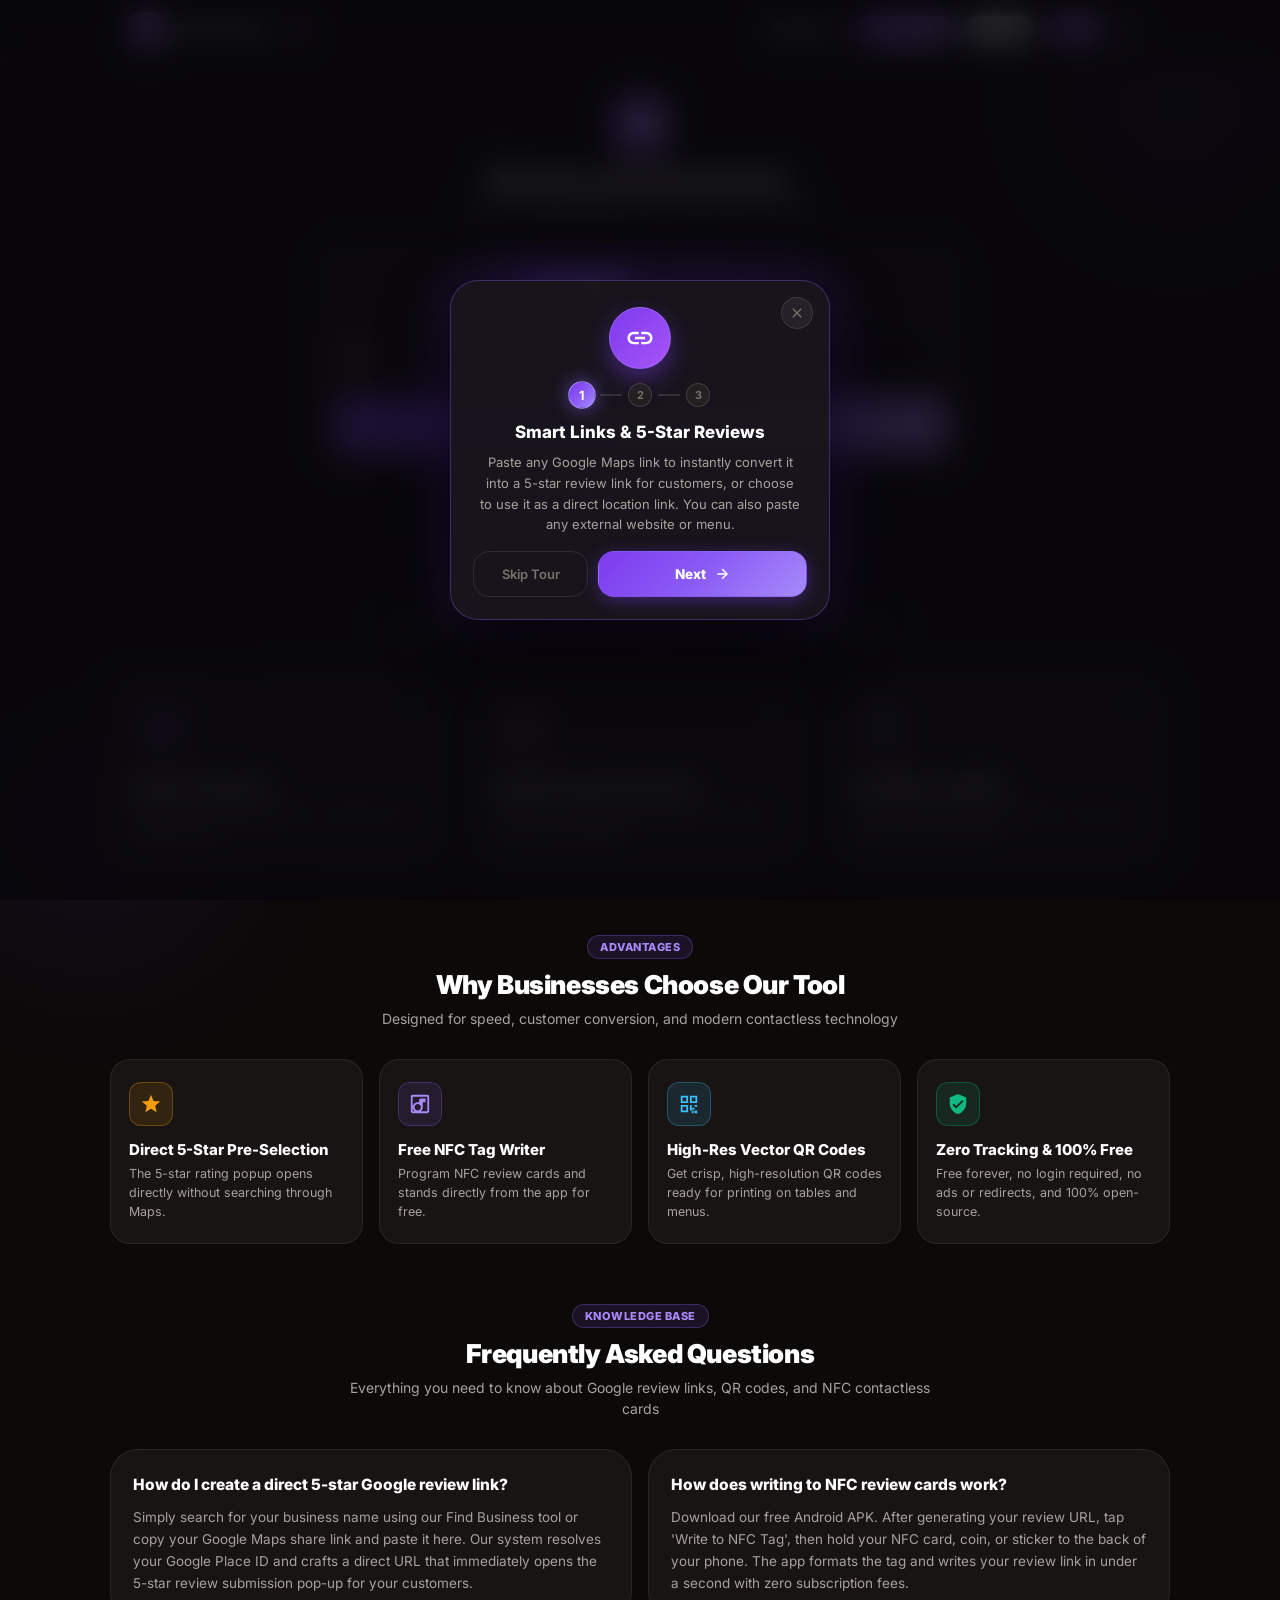
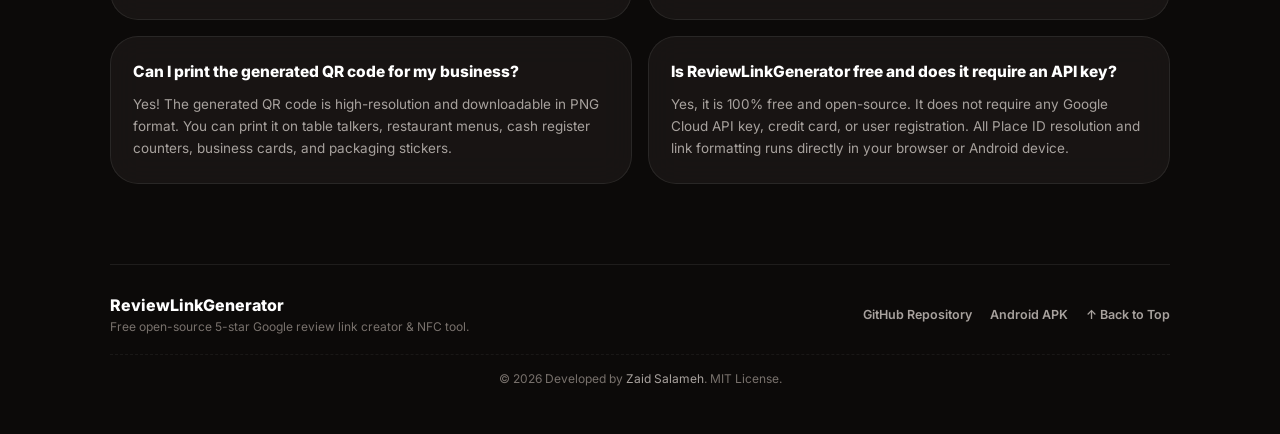
==== index.html @ b3407b0c "Fix dead main-page buttons caused by onboarding slide intercepting taps; isolate onboarding into its" ====
<!DOCTYPE html>
<html lang="en" dir="ltr">
<head>
    <meta name="google-site-verification" content="ryprvQNlRxElwXUHjvS2rnjBGJUtOKJ2hgI6EVrGU4E" />
    <meta charset="UTF-8">
    <meta name="viewport" content="width=device-width, initial-scale=1.0, maximum-scale=1.0, user-scalable=no, viewport-fit=cover">
    <title>ReviewLinkGenerator | رابط تقييم خرائط Google مباشر 5 نجوم & NFC | Direct Google Review Link</title>
    
    <!-- SEO & Metadata -->
    <meta name="description" id="metaDescription" content="Convert any Google Maps link into an instant 5-star review link. Generate QR codes and write to NFC cards. أداة مجانية لتوليد رابط تقييم خرائط Google مباشر 5 نجوم مع رمز QR وكروت NFC.">
    <meta name="keywords" content="رابط تقييم جوجل, تقييم خرائط جوجل 5 نجوم, رابط تقييم مباشر, كروت تقييم nfc, رمز qr تقييم جوجل, انشاء رابط تقييم نشاط تجاري, google review link generator, direct 5 star review link, nfc google review card, qr code review generator, google maps review link, place id review link">
    <meta name="theme-color" content="#7c3aed">
    <link rel="canonical" href="https://zaid-a-salameh.github.io/google-review-link/">
    
    <!-- Open Graph / Social Sharing & Google Rich Results -->
    <meta property="og:title" content="Google Review Link Generator | 5-Star QR & NFC">
    <meta property="og:description" content="Instant 5-star Google Maps review link generator with QR code and NFC tag support.">
    <meta property="og:url" content="https://zaid-a-salameh.github.io/google-review-link/">
    <meta property="og:type" content="website">
    <meta property="og:site_name" content="Review Link Generator">
    <meta property="og:image" content="https://zaid-a-salameh.github.io/google-review-link/og-image.png">
    <meta property="og:image:secure_url" content="https://zaid-a-salameh.github.io/google-review-link/og-image.png">
    <meta property="og:image:type" content="image/png">
    <meta property="og:image:width" content="1200">
    <meta property="og:image:height" content="630">
    <meta property="og:image:alt" content="Review Link Generator Preview">

    <!-- Twitter Card -->
    <meta name="twitter:card" content="summary_large_image">
    <meta name="twitter:title" content="Google Review Link Generator | 5-Star QR & NFC">
    <meta name="twitter:description" content="Instant 5-star Google Maps review link generator with QR code and NFC tag support.">
    <meta name="twitter:image" content="https://zaid-a-salameh.github.io/google-review-link/og-image.png">
    <meta name="thumbnail" content="https://zaid-a-salameh.github.io/google-review-link/favicon-192x192.png">

    <!-- Schema.org JSON-LD Structured Data for Google Search -->
    <script type="application/ld+json">
    [
      {
        "@context": "https://schema.org",
        "@type": "WebSite",
        "name": "Review Link Generator",
        "alternateName": ["ReviewLinkGenerator", "Google Review Link Generator", "مولد رابط تقييم جوجل"],
        "url": "https://zaid-a-salameh.github.io/google-review-link/"
      },
      {
        "@context": "https://schema.org",
        "@type": "WebApplication",
        "name": "Google Review Link Generator",
        "url": "https://zaid-a-salameh.github.io/google-review-link/",
        "image": "https://zaid-a-salameh.github.io/google-review-link/og-image.png",
        "description": "Convert Google Maps links into direct 5-star review URLs, QR codes, and NFC cards.",
        "applicationCategory": "BusinessApplication",
        "operatingSystem": "Web, Android",
        "offers": {
          "@type": "Offer",
          "price": "0",
          "priceCurrency": "USD"
        },
        "author": {
          "@type": "Person",
          "name": "Zaid Salameh",
          "url": "https://github.com/zaid-a-salameh"
        }
      },
      {
        "@context": "https://schema.org",
        "@type": "FAQPage",
        "mainEntity": [
          {
            "@type": "Question",
            "name": "How do I create a direct 5-star Google review link?",
            "acceptedAnswer": {
              "@type": "Answer",
              "text": "Paste your Google Maps business link or search for your place in the app. The tool automatically resolves your Google Place ID and generates a direct review URL that pops open the 5-star rating dialog automatically."
            }
          },
          {
            "@type": "Question",
            "name": "كيف أحصل على رابط تقييم مباشر 5 نجوم لخرائط جوجل؟",
            "acceptedAnswer": {
              "@type": "Answer",
              "text": "ضع رابط نشاطك التجاري من خرائط Google أو ابحث عن اسم المحل، وسيقوم الموقع باستخراج معرّف المكان Place ID وتوليد رابط مباشر يفتح نافذة التقييم الفوري بـ 5 نجوم للعملاء."
            }
          },
          {
            "@type": "Question",
            "name": "How to write Google review links to NFC cards or tags?",
            "acceptedAnswer": {
              "@type": "Answer",
              "text": "Install the free ReviewLinkGenerator Android APK, generate your review link, tap 'Write to NFC Tag', and hold the back of your Android phone against any writable NFC tag (NTAG213, NTAG215, or NTAG216)."
            }
          },
          {
            "@type": "Question",
            "name": "كيف أكتب رابط التقييم على كروت وميداليات NFC؟",
            "acceptedAnswer": {
              "@type": "Answer",
              "text": "حمّل تطبيق الأندرويد المجاني ReviewLinkGenerator، وأنشئ رابط التقييم، ثم اضغط على زر كتابة كارت NFC وقرّب كارت أو استيكر NFC من ظهر الهاتف ليتم قفله وبرمجته فوراً."
            }
          },
          {
            "@type": "Question",
            "name": "Can I generate a printable QR code for Google reviews?",
            "acceptedAnswer": {
              "@type": "Answer",
              "text": "Yes, clicking the QR Code button instantly creates a high-resolution, downloadable QR code image suitable for printing on table tents, storefront stickers, receipts, and marketing stands."
            }
          },
          {
            "@type": "Question",
            "name": "هل يمكن عمل كود QR قابل للطباعة لتقييمات العملاء؟",
            "acceptedAnswer": {
              "@type": "Answer",
              "text": "نعم، يمكنك بنقرة واحدة توليد رمز QR عالي الدقة وتحميله كصورة جاهزة للطباعة على الطاولات، الفواتير، والملصقات في محلك التجاري."
            }
          },
          {
            "@type": "Question",
            "name": "Is ReviewLinkGenerator free and does it require an API key?",
            "acceptedAnswer": {
              "@type": "Answer",
              "text": "Yes, it is 100% free and open-source. It does not require any Google Cloud API key, credit card, or user registration. All Place ID resolution and link formatting runs directly in your browser or Android device."
            }
          },
          {
            "@type": "Question",
            "name": "هل هذه الأداة مجانية وهل تتطلب بطاقة بنكية أو مفتاح API؟",
            "acceptedAnswer": {
              "@type": "Answer",
              "text": "الأداة مجانية ومفتوحة المصدر 100%، ولا تتطلب أي بطاقة بنكية أو حساب Google Cloud أو اشتراكات شهرية، وتعمل بخصوصية تامة دون أي تتبع لروابطك."
            }
          }
        ]
      }
    ]
    </script>

    <!-- Google Search & Browser Favicons (Vector SVG & Static Multi-Resolution) -->
    <link rel="icon" type="image/svg+xml" href="favicon.svg">
    <link rel="icon" type="image/x-icon" href="favicon.ico">
    <link rel="icon" type="image/png" sizes="48x48" href="favicon-48x48.png">
    <link rel="icon" type="image/png" sizes="96x96" href="favicon-96x96.png">
    <link rel="icon" type="image/png" sizes="192x192" href="favicon-192x192.png">
    <link rel="apple-touch-icon" sizes="180x180" href="apple-touch-icon.png">
    
    <link rel="preconnect" href="https://fonts.googleapis.com">
    <link rel="preconnect" href="https://fonts.gstatic.com" crossorigin>
    <link rel="stylesheet" href="https://fonts.googleapis.com/css2?family=Cairo:wght@600;700;800&family=Inter:wght@500;600;700;800&family=JetBrains+Mono:wght@500;600&display=swap" media="print" onload="this.media='all'">
    <noscript>
        <link rel="stylesheet" href="https://fonts.googleapis.com/css2?family=Cairo:wght@600;700;800&family=Inter:wght@500;600;700;800&family=JetBrains+Mono:wght@500;600&display=swap">
    </noscript>

    <!-- QR Code Engine (Local bundled with defer) -->
    <script src="qrcode.min.js" defer></script>

    <!-- Modular Stylesheets (Web) -->
    <link rel="stylesheet" href="src/css/variables.css">
    <link rel="stylesheet" href="src/css/base.css">
    <link rel="stylesheet" href="src/css/components.css">
    <link rel="stylesheet" href="src/css/search-dropdown.css">
    <link rel="stylesheet" href="src/css/modals.css">
    <link rel="stylesheet" href="src/css/onboarding.css">
    <link rel="stylesheet" href="src/css/toast.css">
    <link rel="stylesheet" href="src/css/marketing.css">
</head>
<body>

    <!-- Ambient Lights (Electric Violet) -->
    <div class="ambient-glow glow-top"></div>
    <div class="ambient-glow glow-bottom"></div>

    <!-- Desktop Sticky Navigation Bar -->
    <nav class="desktop-navbar" id="desktopNavbar">
        <div class="navbar-inner">
            <a href="#" class="navbar-brand">
                <div class="brand-logo-mini">
                    <svg viewBox="0 0 24 24">
                        <path fill-rule="evenodd" clip-rule="evenodd" d="M10.5 2C6.91 2 4 4.91 4 8.5c0 4.89 6.5 12.5 6.5 12.5s6.5-7.61 6.5-12.5C17 4.91 14.09 2 10.5 2zm0 10a3.5 3.5 0 1 0 0-7 3.5 3.5 0 0 0 0 7z" fill="#ffffff"/>
                        <path d="M10.5 5.8l.68 1.38 1.53.22-1.11 1.08.26 1.52-1.36-.72-1.36.72.26-1.52-1.11-1.08 1.53-.22z" fill="#ffffff"/>
                        <path d="M17.5 4.5c1.7 1.1 2.8 2.9 2.8 5s-1.1 3.9-2.8 5" fill="none" stroke="#ffffff" stroke-width="1.8" stroke-linecap="round"/>
                        <path d="M20 2c2.6 1.6 4 4.2 4 7.5s-1.4 5.9-4 7.5" fill="none" stroke="#ffffff" stroke-width="1.8" stroke-linecap="round"/>
                    </svg>
                </div>
                <span class="brand-name">ReviewLink</span>
                <span class="brand-badge" id="navBrandBadge" role="button" title="Latest Release v1.2.1">v1.2.1</span>
            </a>
            
            <div class="navbar-actions">
                <!-- GitHub Repository Link -->
                <a href="https://github.com/zaid-a-salameh/google-review-link" target="_blank" rel="noopener noreferrer" class="nav-link-btn btn-nav-github" title="View Source on GitHub">
                    <svg viewBox="0 0 24 24"><path d="M12 0C5.37 0 0 5.37 0 12c0 5.31 3.435 9.795 8.205 11.385.6.105.825-.255.825-.57 0-.285-.015-1.23-.015-2.235-3.015.555-3.795-.735-4.035-1.41-.135-.345-.72-1.41-1.23-1.695-.42-.225-1.02-.78-.015-.795.945-.015 1.62.87 1.845 1.23 1.08 1.815 2.805 1.305 3.495.99.105-.78.42-1.305.765-1.605-2.67-.3-5.46-1.335-5.46-5.925 0-1.305.465-2.385 1.23-3.225-.12-.3-.54-1.53.12-3.18 0 0 1.005-.315 3.3 1.23.96-.27 1.98-.405 3-.405s2.04.135 3 .405c2.295-1.56 3.3-1.23 3.3-1.23.66 1.65.24 2.88.12 3.18.765.84 1.23 1.905 1.23 3.225 0 4.605-2.805 5.625-5.475 5.925.435.375.81 1.095.81 2.22 0 1.605-.015 2.895-.015 3.3 0 .315.225.69.825.57A12.02 12.02 0 0024 12c0-6.63-5.37-12-12-12z"/></svg>
                    <span id="navGithubLabel">GitHub</span>
                </a>

                <!-- Download Android APK -->
                <a href="ReviewLinkGenerator.apk" download="ReviewLinkGenerator.apk" class="nav-link-btn btn-nav-apk" id="navApkBtn">
                    <svg viewBox="0 0 24 24"><path d="M19.35 10.04C18.67 6.59 15.64 4 12 4 9.11 4 6.6 5.64 5.35 8.04 2.34 8.36 0 10.91 0 14c0 3.31 2.69 6 6 6h13c2.76 0 5-2.24 5-5 0-2.64-2.05-4.78-4.65-4.96zM17 13l-5 5-5-5h3V9h4v4h3z"/></svg>
                    <span id="navApkLabel">Get APK</span>
                </a>

                <!-- User Guide / Feature Tour -->
                <button type="button" class="nav-link-btn btn-nav-guide" id="btnNavHelp" title="User Guide / دليل الاستخدام">
                    <svg viewBox="0 0 24 24"><path d="M11 18h2v-2h-2v2zm1-16C6.48 2 2 6.48 2 12s4.48 10 10 10 10-4.48 10-10S17.52 2 12 2zm0 18c-4.41 0-8-3.59-8-8s3.59-8 8-8 8 3.59 8 8-3.59 8-8 8zm0-14c-2.21 0-4 1.79-4 4h2c0-1.1.9-2 2-2s2 .9 2 2c0 2-3 1.75-3 5h2c0-2.25 3-2.5 3-5 0-2.21-1.79-4-4-4z"/></svg>
                    <span id="navHelpLabel">Guide</span>
                </button>

                <!-- Language Toggle Pill -->
                <div class="lang-pill-container" id="navLangPill">
                    <button type="button" class="lang-btn active" id="navBtnEn">EN</button>
                    <button type="button" class="lang-btn" id="navBtnAr">عربي</button>
                    <div class="lang-slider" id="navLangSlider"></div>
                </div>
            </div>
        </div>
    </nav>

    <!-- Main Content Wrapper -->
    <main class="main-wrapper" id="mainWrapper">
        <div class="app-container" id="appContainer">
        
        <!-- Top Bar with APK Download & Language Toggle -->
        <div class="top-bar">
            <a href="ReviewLinkGenerator.apk" download="ReviewLinkGenerator.apk" class="btn-download-apk" id="apkDownloadBtn">
                <svg viewBox="0 0 24 24"><path d="M19.35 10.04C18.67 6.59 15.64 4 12 4 9.11 4 6.6 5.64 5.35 8.04 2.34 8.36 0 10.91 0 14c0 3.31 2.69 6 6 6h13c2.76 0 5-2.24 5-5 0-2.64-2.05-4.78-4.65-4.96zM17 13l-5 5-5-5h3V9h4v4h3z"/></svg>
                <span id="apkDownloadLabel">Get Android App</span>
            </a>
            <div class="top-bar-right">
                <button type="button" class="btn-help-guide" id="btnOpenHelpGuide" title="دليل الاستخدام / User Guide" aria-label="Help Guide">
                    <svg viewBox="0 0 24 24"><path d="M11 18h2v-2h-2v2zm1-16C6.48 2 2 6.48 2 12s4.48 10 10 10 10-4.48 10-10S17.52 2 12 2zm0 18c-4.41 0-8-3.59-8-8s3.59-8 8-8 8 3.59 8 8-3.59 8-8 8zm0-14c-2.21 0-4 1.79-4 4h2c0-1.1.9-2 2-2s2 .9 2 2c0 2-3 1.75-3 5h2c0-2.25 3-2.5 3-5 0-2.21-1.79-4-4-4z"/></svg>
                </button>
                <button type="button" class="btn-version-pill" id="btnCheckUpdate" title="Check for Updates">
                    <span class="version-dot" id="updateDot"></span>
                    <span id="appVersionText">v1.2.1</span>
                </button>
                <div class="lang-pill-container">
                    <button type="button" class="lang-btn active" id="btnEn">EN</button>
                    <button type="button" class="lang-btn" id="btnAr">عربي</button>
                    <div class="lang-slider" id="langSlider"></div>
                </div>
            </div>
        </div>
        <!-- Header -->
        <header>
            <div class="app-icon">
                <svg viewBox="0 0 24 24">
                    <path fill-rule="evenodd" clip-rule="evenodd" d="M10.5 2C6.91 2 4 4.91 4 8.5c0 4.89 6.5 12.5 6.5 12.5s6.5-7.61 6.5-12.5C17 4.91 14.09 2 10.5 2zm0 10a3.5 3.5 0 1 0 0-7 3.5 3.5 0 0 0 0 7z" fill="#ffffff"/>
                    <path d="M10.5 5.8l.68 1.38 1.53.22-1.11 1.08.26 1.52-1.36-.72-1.36.72.26-1.52-1.11-1.08 1.53-.22z" fill="#ffffff"/>
                    <path d="M17.5 4.5c1.7 1.1 2.8 2.9 2.8 5s-1.1 3.9-2.8 5" fill="none" stroke="#ffffff" stroke-width="1.8" stroke-linecap="round"/>
                    <path d="M20 2c2.6 1.6 4 4.2 4 7.5s-1.4 5.9-4 7.5" fill="none" stroke="#ffffff" stroke-width="1.8" stroke-linecap="round"/>
                </svg>
            </div>
            <h1 id="appTitle">Review Link Generator</h1>
            <p id="appSubtitle">Convert Google Maps links to instant review links</p>
        </header>

        <!-- Main Input Card -->
        <div class="glass-card main-input-card" id="mainInputCard">
            
            <!-- Mode Switcher Tabs -->
            <div class="mode-switcher-container">
                <div class="mode-tabs">
                    <div class="mode-tab-slider" id="modeTabSlider"></div>
                    <button type="button" class="mode-tab active" id="tabLinkMode" data-mode="link">
                        <svg viewBox="0 0 24 24"><path d="M3.9 12c0-1.71 1.39-3.1 3.1-3.1h4V7H7c-2.76 0-5 2.24-5 5s2.24 5 5 5h4v-1.9H7c-1.71 0-3.1-1.39-3.1-3.1zM8 13h8v-2H8v2zm9-6h-4v1.9h4c1.71 0 3.1 1.39 3.1 3.1s-1.39 3.1-3.1 3.1h-4V17h4c2.76 0 5-2.24 5-5s-2.24-5-5-5z"/></svg>
                        <span id="tabLinkLabel">Direct Link</span>
                    </button>
                    <button type="button" class="mode-tab" id="tabSearchMode" data-mode="search">
                        <svg viewBox="0 0 24 24"><path d="M15.5 14h-.79l-.28-.27A6.471 6.471 0 0 0 16 9.5 6.5 6.5 0 1 0 9.5 16c1.61 0 3.09-.59 4.23-1.57l.27.28v.79l5 4.99L20.49 19l-4.99-5zm-6 0C7.01 14 5 11.99 5 9.5S7.01 5 9.5 5 14 7.01 14 9.5 11.99 14 9.5 14z"/></svg>
                        <span id="tabSearchLabel">Find Business</span>
                    </button>
                </div>
            </div>

            <!-- Mode Stage Viewport -->
            <div class="mode-stage" id="modeStage">
                <!-- MODE 1: Direct Link Mode Content -->
                <div class="mode-content active" id="modeLinkContent">
                <div class="input-row">
                    <button type="button" class="tool-btn btn-trash" id="clearBtn" title="Clear text">
                        <svg viewBox="0 0 24 24"><path d="M6 19c0 1.1.9 2 2 2h8c1.1 0 2-.9 2-2V7H6v12zM19 4h-3.5l-1-1h-5l-1 1H5v2h14V4z"/></svg>
                    </button>

                    <div class="input-box-wrapper">
                        <input 
                            type="url" 
                            id="urlInput" 
                            class="url-input" 
                            placeholder="Paste link here..." 
                            autocomplete="off" 
                            spellcheck="false"
                        >
                    </div>

                    <button type="button" class="tool-btn btn-paste" id="pasteBtn" title="Paste from clipboard">
                        <svg viewBox="0 0 24 24"><path d="M19 2h-4.18C14.4.84 13.3 0 12 0c-1.3 0-2.4.84-2.82 2H5c-1.1 0-2 .9-2 2v16c0 1.1.9 2 2 2h14c1.1 0 2-.9 2-2V4c0-1.1-.9-2-2-2zm-7 0c.55 0 1 .45 1 1s-.45 1-1 1-1-.45-1-1 .45-1 1-1zm7 18H5V4h2v3h10V4h2v16z"/></svg>
                        <span id="pasteBtnLabel">Paste</span>
                    </button>
                </div>

                <!-- Convert Button -->
                <button type="button" class="btn-convert" id="convertBtn">
                    <div class="spinner" id="btnSpinner"></div>
                    <svg id="btnIcon" viewBox="0 0 24 24"><path d="M12 2l3.09 6.26L22 9.27l-5 4.87 1.18 6.88L12 17.77l-6.18 3.25L7 14.14 2 9.27l6.91-1.01L12 2z"/></svg>
                    <span id="btnText">Convert Link</span>
                </button>
            </div>

            <!-- MODE 2: Search Business Mode Content -->
            <div class="mode-content" id="modeSearchContent">
                <div class="search-field-wrapper" id="searchFieldWrapper">
                    <svg class="search-field-icon" viewBox="0 0 24 24"><path d="M15.5 14h-.79l-.28-.27A6.471 6.471 0 0 0 16 9.5 6.5 6.5 0 1 0 9.5 16c1.61 0 3.09-.59 4.23-1.57l.27.28v.79l5 4.99L20.49 19l-4.99-5zm-6 0C7.01 14 5 11.99 5 9.5S7.01 5 9.5 5 14 7.01 14 9.5 11.99 14 9.5 14z"/></svg>
                    <input 
                        type="text" 
                        id="businessSearchInput" 
                        class="search-input" 
                        placeholder="Search place name & city..." 
                        autocomplete="off"
                        spellcheck="false"
                    >
                    <div class="search-loading-spinner" id="searchSpinner"></div>
                    <button type="button" class="search-clear-btn" id="searchClearBtn" title="Clear">
                        <svg viewBox="0 0 24 24"><path d="M19 6.41L17.59 5 12 10.59 6.41 5 5 6.41 10.59 12 5 17.59 6.41 19 12 13.41 17.59 19 19 17.59 13.41 12z"/></svg>
                    </button>
                    <!-- Floating Places Autocomplete Dropdown -->
                    <div class="places-dropdown" id="placesDropdown" role="listbox"></div>
                </div>
            </div>
            </div>

        </div>

        <!-- Result Card (3 Buttons only) -->
        <div class="glass-card result-section" id="resultCard">
            <div class="result-label">
                <svg viewBox="0 0 24 24"><path d="M9 16.17L4.83 12l-1.42 1.41L9 19 21 7l-1.41-1.41L9 16.17z"/></svg>
                <span id="resultLabelText">Direct Review Link:</span>
            </div>

            <div class="result-link-box" id="resultLinkText"></div>

            <!-- Link Type Segmented Selector (Direct 5-Star Review vs Map Location) -->
            <div class="link-type-selector-wrapper" id="linkTypeSelectorWrapper" style="display: none;">
                <div class="link-type-selector-header">
                    <span id="linkTypeSelectorLabel">نوع الرابط المطلوب برمجته:</span>
                </div>
                <div class="link-type-segmented" id="linkTypeSegmented">
                    <button type="button" class="btn-link-type active" id="btnTypeReview" data-type="review">
                        <svg viewBox="0 0 24 24"><path d="M12 17.27L18.18 21l-1.64-7.03L22 9.24l-7.19-.61L12 2 9.19 8.63 2 9.24l5.46 4.73L5.82 21z"/></svg>
                        <span id="btnTypeReviewLabel">تقييم 5 نجوم</span>
                    </button>
                    <button type="button" class="btn-link-type" id="btnTypeLocation" data-type="location">
                        <svg viewBox="0 0 24 24"><path d="M12 2C8.13 2 5 5.13 5 9c0 5.25 7 13 7 13s7-7.75 7-13c0-3.87-3.13-7-7-7zm0 9.5c-1.38 0-2.5-1.12-2.5-2.5s1.12-2.5 2.5-2.5 2.5 1.12 2.5 2.5-1.12 2.5-2.5 2.5z"/></svg>
                        <span id="btnTypeLocationLabel">الموقع على الخريطة</span>
                    </button>
                </div>
            </div>

            <!-- The Action Buttons (Reordered: 1. NFC, 2. Open, 3. Copy, 4. Share, 5. QR) -->
            <div class="actions-stack">
                <!-- 1. NFC Write Button -->
                <button type="button" class="btn-action btn-nfc" id="nfcBtn">
                    <svg viewBox="0 0 24 24"><path d="M20 2H4c-1.1 0-2 .9-2 2v16c0 1.1.9 2 2 2h16c1.1 0 2-.9 2-2V4c0-1.1-.9-2-2-2zm0 18H4V4h16v16zM18 6h-5c-1.1 0-2 .9-2 2v2.15c-.47-.09-.97-.15-1.5-.15-3.03 0-5.5 2.47-5.5 5.5s2.47 5.5 5.5 5.5c3.03 0 5.5-2.47 5.5-5.5V10h3V6zm-8.5 13c-1.93 0-3.5-1.57-3.5-3.5s1.57-3.5 3.5-3.5 3.5 1.57 3.5 3.5-1.57 3.5-3.5 3.5z"/></svg>
                    <span id="nfcBtnLabel">Write to NFC Tag</span>
                </button>

                <!-- 2. Open Button -->
                <button type="button" class="btn-action btn-open" id="openBtn">
                    <svg viewBox="0 0 24 24"><path d="M19 19H5V5h7V3H5c-1.11 0-2 .9-2 2v14c0 1.1.89 2 2 2h14c1.1 0 2-.9 2-2v-7h-2v7zM14 3v2h3.59l-9.83 9.83 1.41 1.41L19 6.41V10h2V3h-7z"/></svg>
                    <span id="openBtnLabel">Open Link</span>
                </button>

                <!-- 3. Copy Button -->
                <button type="button" class="btn-action btn-copy" id="copyBtn">
                    <svg viewBox="0 0 24 24"><path d="M16 1H4c-1.1 0-2 .9-2 2v14h2V3h12V1zm3 4H8c-1.1 0-2 .9-2 2v14c0 1.1.9 2 2 2h11c1.1 0 2-.9 2-2V7c0-1.1-.9-2-2-2zm0 16H8V7h11v14z"/></svg>
                    <span id="copyBtnLabel">Copy Link</span>
                </button>

                <!-- 4. Share Button -->
                <button type="button" class="btn-action btn-share" id="shareBtn">
                    <svg viewBox="0 0 24 24"><path d="M18 16.08c-.76 0-1.44.3-1.96.77L8.91 12.7c.05-.23.09-.46.09-.7s-.04-.47-.09-.7l7.05-4.11c.54.5 1.25.81 2.04.81 1.66 0 3-1.34 3-3s-1.34-3-3-3-3 1.34-3 3c0 .24.04.47.09.7L8.04 9.81C7.5 9.31 6.79 9 6 9c-1.66 0-3 1.34-3 3s1.34 3 3 3c.79 0 1.5-.31 2.04-.81l7.12 4.16c-.05.21-.08.43-.08.65 0 1.61 1.31 2.92 2.92 2.92s2.92-1.31 2.92-2.92-1.31-2.92-2.92-2.92z"/></svg>
                    <span id="shareBtnLabel">Share Link</span>
                </button>

                <!-- 5. QR Code Button -->
                <button type="button" class="btn-action btn-qr" id="qrBtn">
                    <svg viewBox="0 0 24 24"><path d="M3 3h8v8H3V3zm2 2v4h4V5H5zm8-2h8v8h-8V3zm2 2v4h4V5h-4zM3 13h8v8H3v-8zm2 2v4h4v-4H5zm13-2h3v2h-3v-2zm-5 0h2v3h-2v-3zm2 3h3v2h-3v-2zm3 3h3v3h-3v-3zm-3 0h2v3h-2v-3zm-2-3h2v3h-2v-3z"/></svg>
                    <span id="qrBtnLabel">Generate QR Code</span>
                </button>
            </div>
        </div>

    </div> <!-- /appContainer -->

    <!-- Desktop Marketing & Informational Sections (Web only) -->
    <div class="desktop-marketing" id="desktopMarketing">
        
        <!-- How It Works Section -->
        <section class="marketing-section" id="howItWorksSection">
            <div class="section-header">
                <span class="section-badge" id="tagHowItWorks">Workflow</span>
                <h2 class="section-title" id="titleHowItWorks">How It Works in 3 Simple Steps</h2>
                <p class="section-subtitle" id="subHowItWorks">Generate frictionless review links that skyrocket your 5-star customer feedback</p>
            </div>

            <div class="steps-grid">
                <!-- Step 1 -->
                <div class="step-card">
                    <span class="step-card-num">01</span>
                    <div class="step-illustration-box">
                        <svg viewBox="0 0 40 40" fill="none">
                            <circle cx="20" cy="20" r="16" fill="rgba(139, 92, 246, 0.15)"/>
                            <path d="M20 9C15.58 9 12 12.58 12 17c0 5.25 8 14 8 14s8-8.75 8-14c0-4.42-3.58-8-8-8zm0 11c-1.66 0-3-1.34-3-3s1.34-3 3-3 3 1.34 3 3-1.34 3-3 3z" fill="#8b5cf6"/>
                            <circle cx="27" cy="27" r="4.5" fill="#181412" stroke="#a78bfa" stroke-width="1.8"/>
                            <path d="M30 30l3 3" stroke="#a78bfa" stroke-width="1.8" stroke-linecap="round"/>
                        </svg>
                    </div>
                    <h3 class="step-card-heading" id="step1Title">Copy or Find Link</h3>
                    <p class="step-card-text" id="step1Desc">Copy your Google Maps link or search for your place directly.</p>
                </div>

                <!-- Step 2 -->
                <div class="step-card">
                    <span class="step-card-num">02</span>
                    <div class="step-illustration-box">
                        <svg viewBox="0 0 40 40" fill="none">
                            <circle cx="20" cy="20" r="16" fill="rgba(139, 92, 246, 0.15)"/>
                            <path d="M20 11l2.47 5.01 5.53.8-4 3.9 0.94 5.5-4.94-2.6-4.94 2.6 0.94-5.5-4-3.9 5.53-.8L20 11z" fill="#f59e0b"/>
                            <path d="M10 14l1 2 2.2.3-1.6 1.6.4 2.2-2-1-2 1 .4-2.2-1.6-1.6 2.2-.3 1-2z" fill="#fbbf24" opacity="0.85"/>
                            <path d="M30 14l1 2 2.2.3-1.6 1.6.4 2.2-2-1-2 1 .4-2.2-1.6-1.6 2.2-.3 1-2z" fill="#fbbf24" opacity="0.85"/>
                            <circle cx="29" cy="28" r="1.5" fill="#ffffff"/>
                            <circle cx="11" cy="28" r="1.2" fill="#ffffff"/>
                        </svg>
                    </div>
                    <h3 class="step-card-heading" id="step2Title">Instant 5-Star Conversion</h3>
                    <p class="step-card-text" id="step2Desc">The link automatically converts into an instant 5-star review prompt.</p>
                </div>

                <!-- Step 3 -->
                <div class="step-card">
                    <span class="step-card-num">03</span>
                    <div class="step-illustration-box">
                        <svg viewBox="0 0 40 40" fill="none">
                            <circle cx="20" cy="20" r="16" fill="rgba(139, 92, 246, 0.15)"/>
                            <rect x="10" y="12" width="12" height="12" rx="2" fill="#1c1917" stroke="#a78bfa" stroke-width="1.5"/>
                            <rect x="12" y="14" width="3" height="3" fill="#a78bfa"/>
                            <rect x="17" y="14" width="3" height="3" fill="#a78bfa"/>
                            <rect x="12" y="19" width="3" height="3" fill="#a78bfa"/>
                            <rect x="17" y="19" width="1.5" height="1.5" fill="#a78bfa"/>
                            <path d="M25 15c2.2 1.5 3.5 3.8 3.5 6.5s-1.3 5-3.5 6.5" stroke="#8b5cf6" stroke-width="1.8" stroke-linecap="round"/>
                            <path d="M28 12c3.5 2.2 5.5 5.8 5.5 9.5s-2 7.3-5.5 9.5" stroke="#a78bfa" stroke-width="1.8" stroke-linecap="round" opacity="0.8"/>
                        </svg>
                    </div>
                    <h3 class="step-card-heading" id="step3Title">Print QR or Tap NFC</h3>
                    <p class="step-card-text" id="step3Desc">Download a print-ready QR code or write to an NFC card with one tap.</p>
                </div>
            </div>
        </section>

        <!-- Features Highlights Grid -->
        <section class="marketing-section" id="featuresSection">
            <div class="section-header">
                <span class="section-badge" id="tagFeatures">Advantages</span>
                <h2 class="section-title" id="titleFeatures">Why Businesses Choose Our Tool</h2>
                <p class="section-subtitle" id="subFeatures">Designed for speed, customer conversion, and modern contactless technology</p>
            </div>

            <div class="features-grid">
                <div class="feat-card">
                    <div class="feat-icon-badge feat-badge-star">
                        <svg viewBox="0 0 24 24"><path d="M12 17.27L18.18 21l-1.64-7.03L22 9.24l-7.19-.61L12 2 9.19 8.63 2 9.24l5.46 4.73L5.82 21z"/></svg>
                    </div>
                    <h4 class="feat-card-title" id="feat1Title">Direct 5-Star Pre-Selection</h4>
                    <p class="feat-card-text" id="feat1Desc">The 5-star rating popup opens directly without searching through Maps.</p>
                </div>
                <div class="feat-card">
                    <div class="feat-icon-badge feat-badge-nfc">
                        <svg viewBox="0 0 24 24"><path d="M20 2H4c-1.1 0-2 .9-2 2v16c0 1.1.9 2 2 2h16c1.1 0 2-.9 2-2V4c0-1.1-.9-2-2-2zm0 18H4V4h16v16zM18 6h-5c-1.1 0-2 .9-2 2v2.15c-.47-.09-.97-.15-1.5-.15-3.03 0-5.5 2.47-5.5 5.5s2.47 5.5 5.5 5.5c3.03 0 5.5-2.47 5.5-5.5V10h3V6zm-8.5 13c-1.93 0-3.5-1.57-3.5-3.5s1.57-3.5 3.5-3.5 3.5 1.57 3.5 3.5-1.57 3.5-3.5 3.5z"/></svg>
                    </div>
                    <h4 class="feat-card-title" id="feat2Title">Free NFC Tag Writer</h4>
                    <p class="feat-card-text" id="feat2Desc">Program NFC review cards and stands directly from the app for free.</p>
                </div>
                <div class="feat-card">
                    <div class="feat-icon-badge feat-badge-qr">
                        <svg viewBox="0 0 24 24"><path d="M3 3h8v8H3V3zm2 2v4h4V5H5zm8-2h8v8h-8V3zm2 2v4h4V5h-4zM3 13h8v8H3v-8zm2 2v4h4v-4H5zm13-2h3v2h-3v-2zm-5 0h2v3h-2v-3zm2 3h3v2h-3v-2zm3 3h3v3h-3v-3zm-3 0h2v3h-2v-3zm-2-3h2v3h-2v-3z"/></svg>
                    </div>
                    <h4 class="feat-card-title" id="feat3Title">High-Res Vector QR Codes</h4>
                    <p class="feat-card-text" id="feat3Desc">Get crisp, high-resolution QR codes ready for printing on tables and menus.</p>
                </div>
                <div class="feat-card">
                    <div class="feat-icon-badge feat-badge-shield">
                        <svg viewBox="0 0 24 24"><path d="M12 1L3 5v6c0 5.55 3.84 10.74 9 12 5.16-1.26 9-6.45 9-12V5l-9-4zm-2 16l-4-4 1.41-1.41L10 14.17l6.59-6.59L18 9l-8 8z"/></svg>
                    </div>
                    <h4 class="feat-card-title" id="feat4Title">Zero Tracking & 100% Free</h4>
                    <p class="feat-card-text" id="feat4Desc">Free forever, no login required, no ads or redirects, and 100% open-source.</p>
                </div>
            </div>
        </section>

        <!-- FAQ Knowledge Base Section (SEO & Rich Content) -->
        <section class="marketing-section" id="faqSection">
            <div class="section-header">
                <span class="section-badge" id="tagFaq">Knowledge Base</span>
                <h2 class="section-title" id="titleFaq">Frequently Asked Questions</h2>
                <p class="section-subtitle" id="subFaq">Everything you need to know about Google review links, QR codes, and NFC contactless cards</p>
            </div>

            <div class="faq-grid">
                <div class="faq-item">
                    <h3 class="faq-question" id="faq1Q">How do I create a direct 5-star Google review link?</h3>
                    <p class="faq-answer" id="faq1A">Simply search for your business name using our Find Business tool or copy your Google Maps share link and paste it here. Our system resolves your Google Place ID and crafts a direct URL that immediately opens the 5-star review submission pop-up for your customers.</p>
                </div>
                <div class="faq-item">
                    <h3 class="faq-question" id="faq2Q">How does writing to NFC review cards work?</h3>
                    <p class="faq-answer" id="faq2A">Download our free Android APK. After generating your review URL, tap 'Write to NFC Tag', then hold your NFC card, coin, or sticker to the back of your phone. The app formats the tag and writes your review link in under a second with zero subscription fees.</p>
                </div>
                <div class="faq-item">
                    <h3 class="faq-question" id="faq3Q">Can I print the generated QR code for my business?</h3>
                    <p class="faq-answer" id="faq3A">Yes! The generated QR code is high-resolution and downloadable in PNG format. You can print it on table talkers, restaurant menus, cash register counters, business cards, and packaging stickers.</p>
                </div>
                <div class="faq-item">
                    <h3 class="faq-question" id="faq4Q">Is ReviewLinkGenerator free and does it require an API key?</h3>
                    <p class="faq-answer" id="faq4A">Yes, it is 100% free and open-source. It does not require any Google Cloud API key, credit card, or user registration. All Place ID resolution and link formatting runs directly in your browser or Android device.</p>
                </div>
            </div>
        </section>

        <!-- Footer -->
        <footer class="app-footer">
            <div class="footer-inner">
                <div class="footer-brand-info">
                    <div class="footer-brand-title">ReviewLinkGenerator</div>
                    <p class="footer-brand-desc" id="footerTagline">Free open-source 5-star Google review link creator & NFC tool.</p>
                </div>
                <div class="footer-nav-links">
                    <a href="https://github.com/zaid-a-salameh/google-review-link" target="_blank" rel="noopener noreferrer" id="footerGithubLink">GitHub Repository</a>
                    <a href="ReviewLinkGenerator.apk" download="ReviewLinkGenerator.apk" id="footerApkLink">Android APK</a>
                    <a href="#appContainer" id="footerBackToTop">↑ Back to Top</a>
                </div>
            </div>
            <div class="footer-bottom">
                <p id="footerCopyright">© 2026 Developed by <a href="https://github.com/zaid-a-salameh" target="_blank" rel="noopener noreferrer">Zaid Salameh</a>. MIT License.</p>
            </div>
        </footer>
    </div> <!-- /desktopMarketing -->


</main> <!-- /main-wrapper -->


    <!-- QR Code Modal Dialog -->
    <div class="qr-overlay" id="qrOverlay">
        <div class="qr-modal" id="qrModalBox">
            <div class="qr-title" id="qrModalTitle">Google Review QR Code</div>
            <div class="qr-desc" id="qrModalDesc">Scan with any smartphone camera to leave a review directly</div>
            <div class="qr-box-wrapper">
                <div id="qrCodeContainer"></div>
            </div>
            <div class="qr-actions-row">
                <button type="button" class="btn-qr-download" id="qrDownloadBtn">
                    <svg viewBox="0 0 24 24"><path d="M19 9h-4V3H9v6H5l7 7 7-7zM5 18v2h14v-2H5z"/></svg>
                    <span id="qrDownloadBtnLabel">Download QR Image</span>
                </button>
                <button type="button" class="btn-qr-close" id="qrCloseBtn">Close</button>
            </div>
        </div>
    </div>

    <!-- Onboarding / Welcome Guide Overlay -->
    <div class="onboarding-overlay" id="onboardingOverlay">
        <div class="onboarding-modal" id="onboardingModalBox">
            <button type="button" class="btn-onboarding-close" id="onboardingCloseBtn" aria-label="Close" title="إغلاق">
                <svg viewBox="0 0 24 24"><path d="M19 6.41L17.59 5 12 10.59 6.41 5 5 6.41 10.59 12 5 17.59 6.41 19 12 13.41 17.59 19 19 17.59 13.41 12z"/></svg>
            </button>

            <!-- Top Icon Circle (Smooth Morph / Switch) -->
            <div class="onboarding-icon-wrap theme-purple" id="obTopIconWrap">
                <svg id="obIcon1" class="active" viewBox="0 0 24 24"><path d="M3.9 12c0-1.71 1.39-3.1 3.1-3.1h4V7H7c-2.76 0-5 2.24-5 5s2.24 5 5 5h4v-1.9H7c-1.71 0-3.1-1.39-3.1-3.1zM8 13h8v-2H8v2zm9-6h-4v1.9h4c1.71 0 3.1 1.39 3.1 3.1s-1.39 3.1-3.1 3.1h-4V17h4c2.76 0 5-2.24 5-5s-2.24-5-5-5z"/></svg>
                <svg id="obIcon2" viewBox="0 0 24 24"><path d="M15.5 14h-.79l-.28-.27A6.471 6.471 0 0 0 16 9.5 6.5 6.5 0 1 0 9.5 16c1.61 0 3.09-.59 4.23-1.57l.27.28v.79l5 4.99L20.49 19l-4.99-5zm-6 0C7.01 14 5 11.99 5 9.5S7.01 5 9.5 5 14 7.01 14 9.5 11.99 14 9.5 14z"/></svg>
                <svg id="obIcon3" viewBox="0 0 24 24"><path d="M20 2H4c-1.1 0-2 .9-2 2v16c0 1.1.9 2 2 2h16c1.1 0 2-.9 2-2V4c0-1.1-.9-2-2-2zm0 18H4V4h16v16zM18 6h-5c-1.1 0-2 .9-2 2v2.15c-.47-.09-.97-.15-1.5-.15-3.03 0-5.5 2.47-5.5 5.5s2.47 5.5 5.5 5.5c3.03 0 5.5-2.47 5.5-5.5V10h3V6zm-8.5 13c-1.93 0-3.5-1.57-3.5-3.5s1.57-3.5 3.5-3.5 3.5 1.57 3.5 3.5-1.57 3.5-3.5 3.5z"/></svg>
            </div>

            <!-- Wizard Progress Indicator (1) —— (2) —— (3) -->
            <div class="onboarding-steps-indicator" id="onboardingStepsIndicator">
                <div class="onboarding-step-item active" data-step="1">
                    <span class="onboarding-step-lbl">1</span>
                </div>
                <div class="onboarding-step-line"></div>
                <div class="onboarding-step-item" data-step="2">
                    <span class="onboarding-step-lbl">2</span>
                </div>
                <div class="onboarding-step-line"></div>
                <div class="onboarding-step-item" data-step="3">
                    <span class="onboarding-step-lbl">3</span>
                </div>
            </div>

            <!-- Slides Track (Smooth Directional Carousel Panes) -->
            <div class="onboarding-track" id="onboardingTrack">
                <!-- Slide 1: Direct Link -->
                <div class="onboarding-slide active" data-slide="1">
                    <h3 class="onboarding-title" id="obStep1Title">نظام الروابط والتقييم الذكي</h3>
                    <p class="onboarding-desc" id="obStep1Desc">
                        الصق أي رابط من خرائط Google لتحويله فوراً إلى رابط تقييم مباشر 5 نجوم، أو اختر استخدامه كرابط موقع لفتح المكان على الخريطة. يمكنك أيضاً وضع أي رابط خارجي (موقع، منيو، سوشيال ميديا).
                    </p>
                </div>

                <!-- Slide 2: Search Business -->
                <div class="onboarding-slide slide-next" data-slide="2">
                    <h3 class="onboarding-title" id="obStep2Title">البحث المباشر عن الأنشطة</h3>
                    <p class="onboarding-desc" id="obStep2Desc">
                        لا داعي لفتح تطبيق خرائط Google يدوياً! انتقل لتبويب "بحث عن موقع" واكتب اسم محلك ومدينتك، ثم اختر نشاطك من القائمة ليتم توليد الرابط فوراً بضغطة زر واحدة.
                    </p>
                </div>

                <!-- Slide 3: NFC & Wi-Fi -->
                <div class="onboarding-slide slide-next" data-slide="3">
                    <h3 class="onboarding-title" id="obStep3Title">كروت NFC والـ Wi-Fi والأمان</h3>
                    <p class="onboarding-desc" id="obStep3Desc">
                        اكتب روابطك على بطاقات واستيكرات NFC بملامسة ظهر هاتفك. انسخ واكتب كروت Wi-Fi لضيوفك وزبائنك بكل سهولة، واحمي بطاقاتك بقفل PIN أو قفل عتادي دائم.
                    </p>
                </div>
            </div>

            <!-- Actions Row -->
            <div class="onboarding-actions" id="onboardingActions">
                <button type="button" class="btn-ob-skip" id="btnObSkip">تخطي الشرح</button>
                <button type="button" class="btn-ob-next" id="btnObNext">
                    <span id="btnObNextLabel">التالي</span>
                    <svg class="ob-next-arrow" viewBox="0 0 24 24"><path d="M5 13h11.86l-5.43 5.43 1.42 1.42L21.14 12l-8.29-8.29-1.42 1.42L16.86 11H5v2z"/></svg>
                </button>
            </div>
        </div>
    </div>

    <!-- Toast Notification -->
    <div class="toast" id="toast">
        <span class="toast-icon" id="toastIcon"></span>
        <span class="toast-text" id="toastText"></span>
    </div>


    <!-- Modular Scripts (Web) -->
    <script src="src/js/core/i18n.js" defer></script>
    <script src="src/js/core/toast.js" defer></script>
    <script src="src/js/core/converter.js" defer></script>
    <script src="src/js/core/places.js" defer></script>
    <script src="src/js/core/qr.js" defer></script>
    <script src="src/js/core/onboarding.js" defer></script>
    <script src="src/js/web/marketing.js" defer></script>
    <script src="src/js/web-main.js" defer></script>
</body>
</html>
---- src/css/variables.css ----
/* Design Tokens & Root Variables */
        :root {
            --bg: #0c0a09;
            --card: rgba(28, 25, 23, 0.75);
            --card-elevated: rgba(41, 37, 36, 0.85);
            --border: rgba(255, 255, 255, 0.08);
            --border-glow: rgba(139, 92, 246, 0.45);
            
            --primary: #8b5cf6;
            --primary-light: #a78bfa;
            --primary-gradient: linear-gradient(135deg, #7c3aed, #8b5cf6, #a78bfa);
            --success: #10b981;
            --danger: #ef4444;
            
            --text: #fafaf9;
            --text-sub: #a8a29e;
            --text-muted: #78716c;
            
            --radius-app: 28px;
            --radius-btn: 16px;
            --radius-input: 16px;
            
            --shadow-glass: 0 16px 40px -10px rgba(0, 0, 0, 0.7), inset 0 1px 1px rgba(255, 255, 255, 0.1);
        }

        * {
            margin: 0;
            padding: 0;
            box-sizing: border-box;
            -webkit-tap-highlight-color: transparent;
        }
        /* Custom Text Selection Highlight: Violet text on crisp white background */
        ::selection {
            background-color: #ffffff !important;
            color: #7c3aed !important;
            text-shadow: none !important;
        }
        ::-moz-selection {
            background-color: #ffffff !important;
            color: #7c3aed !important;
            text-shadow: none !important;
        }
        input::selection,
        textarea::selection {
            background-color: #ffffff !important;
            color: #7c3aed !important;
            text-shadow: none !important;
        }


        body {
            font-family: 'Inter', system-ui, -apple-system, BlinkMacSystemFont, 'Segoe UI', Roboto, sans-serif;
            background-color: var(--bg);
            color: var(--text);
            min-height: 100vh;
            min-height: -webkit-fill-available;
            display: flex;
            flex-direction: column;
            align-items: center;
            justify-content: flex-start;
            padding: 0;
            margin: 0;
            position: relative;
            overflow-x: hidden;
            transition: opacity 0.2s ease;
        }

        body.is-native-app {
            padding: 14px 16px 20px;
        }

        html[lang="ar"] body,
        [dir="rtl"] body {
            font-family: 'Cairo', system-ui, -apple-system, BlinkMacSystemFont, 'Segoe UI', Roboto, 'Noto Sans Arabic', 'Tahoma', sans-serif;
        }


        /* Ambient Lighting (GPU-Friendly Radial Gradients without Expensive Blur Filter) */
        .ambient-glow {
            position: fixed;
            width: 520px;
            height: 520px;
            border-radius: 50%;
            pointer-events: none;
            z-index: 0;
            opacity: 0.42;
            transform: translateZ(0);
        }
        .glow-top {
            background: radial-gradient(circle, rgba(139, 92, 246, 0.28) 0%, rgba(139, 92, 246, 0.09) 38%, rgba(139, 92, 246, 0) 70%);
            top: -160px;
            right: -160px;
        }
        .glow-bottom {
            background: radial-gradient(circle, rgba(124, 58, 237, 0.22) 0%, rgba(124, 58, 237, 0.07) 38%, rgba(124, 58, 237, 0) 70%);
            bottom: -180px;
            left: -170px;
        }


        /* ======================================================== */
        /* Language Text Continuous Vertical Roll Animation         */
        /* ======================================================== */
        .lang-slide-text,
        #appTitle,
        #appSubtitle,
        .mode-tab span,
        .btn-card-tool span,
        .result-label,
        .btn-action span,
        .tool-btn span,
        .fab-github-label,
        .qr-title,
        .qr-desc,
        .nfc-title,
        .nfc-desc,
        .perm-lock-modal .qr-title,
        .perm-lock-modal .qr-desc,
        .perm-lock-actions button,
        .btn-qr-download span,
        .btn-qr-close,
        .update-title,
        .update-desc,
        .update-actions button,
        .hero-title,
        .hero-subtitle,
        .feature-card h3,
        .feature-card p,
        .faq-question span,
        .faq-answer p {
            transition: transform 0.22s cubic-bezier(0.22, 1, 0.36, 1), 
                        opacity 0.2s cubic-bezier(0.22, 1, 0.36, 1);
            backface-visibility: hidden;
        }

        body.is-lang-animating .lang-slide-text,
        body.is-lang-animating #appTitle,
        body.is-lang-animating #appSubtitle,
        body.is-lang-animating .mode-tab span,
        body.is-lang-animating .btn-card-tool span,
        body.is-lang-animating .result-label,
        body.is-lang-animating .btn-action span,
        body.is-lang-animating .tool-btn span,
        body.is-lang-animating .fab-github-label {
            will-change: transform, opacity;
        }

        /* Phase 1 (Exit): Outgoing text slides UP and fades out */
        body.is-lang-switching .lang-slide-text,
        body.is-lang-switching #appTitle,
        body.is-lang-switching #appSubtitle,
        body.is-lang-switching .mode-tab span,
        body.is-lang-switching .btn-card-tool span,
        body.is-lang-switching .result-label,
        body.is-lang-switching .btn-action span,
        body.is-lang-switching .tool-btn span,
        body.is-lang-switching .fab-github-label,
        body.is-lang-switching .qr-title,
        body.is-lang-switching .qr-desc,
        body.is-lang-switching .nfc-title,
        body.is-lang-switching .nfc-desc,
        body.is-lang-switching .perm-lock-modal .qr-title,
        body.is-lang-switching .perm-lock-modal .qr-desc,
        body.is-lang-switching .perm-lock-actions button,
        body.is-lang-switching .btn-qr-download span,
        body.is-lang-switching .btn-qr-close,
        body.is-lang-switching .update-title,
        body.is-lang-switching .update-desc,
        body.is-lang-switching .update-actions button,
        body.is-lang-switching .hero-title,
        body.is-lang-switching .hero-subtitle,
        body.is-lang-switching .feature-card h3,
        body.is-lang-switching .feature-card p,
        body.is-lang-switching .faq-question span,
        body.is-lang-switching .faq-answer p {
            opacity: 0 !important;
            transform: translate3d(0, -9px, 0) !important;
            transition: transform 0.11s cubic-bezier(0.4, 0, 1, 1), 
                        opacity 0.11s cubic-bezier(0.4, 0, 1, 1) !important;
        }

        /* Phase 2 (Prepare Incoming): New text positioned BELOW without transition */
        body.is-lang-entering .lang-slide-text,
        body.is-lang-entering #appTitle,
        body.is-lang-entering #appSubtitle,
        body.is-lang-entering .mode-tab span,
        body.is-lang-entering .btn-card-tool span,
        body.is-lang-entering .result-label,
        body.is-lang-entering .btn-action span,
        body.is-lang-entering .tool-btn span,
        body.is-lang-entering .fab-github-label,
        body.is-lang-entering .qr-title,
        body.is-lang-entering .qr-desc,
        body.is-lang-entering .nfc-title,
        body.is-lang-entering .nfc-desc,
        body.is-lang-entering .perm-lock-modal .qr-title,
        body.is-lang-entering .perm-lock-modal .qr-desc,
        body.is-lang-entering .perm-lock-actions button,
        body.is-lang-entering .btn-qr-download span,
        body.is-lang-entering .btn-qr-close,
        body.is-lang-entering .update-title,
        body.is-lang-entering .update-desc,
        body.is-lang-entering .update-actions button,
        body.is-lang-entering .hero-title,
        body.is-lang-entering .hero-subtitle,
        body.is-lang-entering .feature-card h3,
        body.is-lang-entering .feature-card p,
        body.is-lang-entering .faq-question span,
        body.is-lang-entering .faq-answer p {
            opacity: 0 !important;
            transform: translate3d(0, 9px, 0) !important;
            transition: none !important;
        }

        /* Input Placeholders Transition */
        input::placeholder {
            transition: opacity 0.2s ease;
        }
        body.is-lang-switching input::placeholder,
        body.is-lang-entering input::placeholder {
            opacity: 0 !important;
            transition: opacity 0.1s ease !important;
        }


        /* ======================================================== */
        /* Page Opening & Entrance Animations (Smooth GPU Cascade)  */
        /* ======================================================== */
        @keyframes pageGlowBloom {
            0% {
                opacity: 0;
                transform: scale3d(0.85, 0.85, 1);
            }
            100% {
                opacity: 0.42;
                transform: scale3d(1, 1, 1);
            }
        }

        @keyframes pageNavSlideDown {
            0% {
                opacity: 0;
                transform: translate3d(0, -14px, 0);
            }
            100% {
                opacity: 1;
                transform: translate3d(0, 0, 0);
            }
        }

        @keyframes pageFadeSlideUp {
            0% {
                opacity: 0;
                transform: translate3d(0, 12px, 0);
            }
            100% {
                opacity: 1;
                transform: translate3d(0, 0, 0);
            }
        }

        @keyframes pageIconSpring {
            0% {
                opacity: 0;
                transform: scale3d(0.84, 0.84, 1);
            }
            100% {
                opacity: 1;
                transform: scale3d(1, 1, 1);
            }
        }

        @keyframes pageCardFloat {
            0% {
                opacity: 0;
                transform: translate3d(0, 16px, 0) scale3d(0.985, 0.985, 1);
            }
            100% {
                opacity: 1;
                transform: translate3d(0, 0, 0) scale3d(1, 1, 1);
            }
        }

        @keyframes pageSectionCascade {
            0% {
                opacity: 0;
                transform: translate3d(0, 18px, 0);
            }
            100% {
                opacity: 1;
                transform: translate3d(0, 0, 0);
            }
        }

        /* Entrance Assignments with Orchestrated Delays */
        .ambient-glow {
            animation: pageGlowBloom 0.7s cubic-bezier(0.22, 1, 0.36, 1) backwards;
        }

        .desktop-navbar {
            animation: pageNavSlideDown 0.45s cubic-bezier(0.22, 1, 0.36, 1) backwards;
        }

        .top-bar {
            animation: pageFadeSlideUp 0.42s cubic-bezier(0.22, 1, 0.36, 1) 0.03s backwards;
        }

        header {
            animation: pageFadeSlideUp 0.46s cubic-bezier(0.22, 1, 0.36, 1) 0.06s backwards;
        }

        .app-icon {
            animation: pageIconSpring 0.5s cubic-bezier(0.22, 1, 0.36, 1) 0.08s backwards;
        }

        .main-input-card {
            animation: pageCardFloat 0.5s cubic-bezier(0.22, 1, 0.36, 1) 0.11s backwards;
        }

        #howItWorksSection {
            animation: pageSectionCascade 0.55s cubic-bezier(0.22, 1, 0.36, 1) 0.18s backwards;
        }

        #featuresSection {
            animation: pageSectionCascade 0.55s cubic-bezier(0.22, 1, 0.36, 1) 0.24s backwards;
        }

        #faqSection {
            animation: pageSectionCascade 0.55s cubic-bezier(0.22, 1, 0.36, 1) 0.3s backwards;
        }

        .app-footer {
            animation: pageSectionCascade 0.55s cubic-bezier(0.22, 1, 0.36, 1) 0.36s backwards;
        }

        /* Seamless Interruption Handling: When switching languages, cancel entrance keyframes */
        body.is-lang-switching .ambient-glow,
        body.is-lang-switching .desktop-navbar,
        body.is-lang-switching .top-bar,
        body.is-lang-switching header,
        body.is-lang-switching .app-icon,
        body.is-lang-switching .main-input-card,
        body.is-lang-switching .glass-card,
        body.is-lang-switching .marketing-section,
        body.is-lang-switching #faqSection,
        body.is-lang-switching .app-footer {
            animation: none !important;
        }

        /* Accessibility: Respect Reduced Motion Preferences */
        @media (prefers-reduced-motion: reduce) {
            .ambient-glow,
            .desktop-navbar,
            .top-bar,
            header,
            .app-icon,
            .glass-card,
            .marketing-section,
            .app-footer {
                animation: none !important;
                opacity: 1 !important;
                transform: none !important;
                filter: none !important;
            }
        }
---- src/css/base.css ----
/* Base Layout, Containers & Typography */
        /* Custom Dark Scrollbar */
        ::-webkit-scrollbar {
            width: 8px;
            height: 8px;
        }
        ::-webkit-scrollbar-track {
            background: #0d0b0a;
        }
        ::-webkit-scrollbar-thumb {
            background: rgba(139, 92, 246, 0.4);
            border-radius: 8px;
            border: 1px solid rgba(13, 11, 10, 0.8);
        }
        ::-webkit-scrollbar-thumb:hover {
            background: rgba(139, 92, 246, 0.75);
        }
        * {
            scrollbar-width: thin;
            scrollbar-color: rgba(139, 92, 246, 0.4) #0d0b0a;
        }

        /* Main Page Wrapper */
        .main-wrapper {
            width: 100%;
            display: flex;
            flex-direction: column;
            align-items: center;
            padding: 32px 16px 48px;
            position: relative;
            z-index: 10;
        }
        body.is-native-app .main-wrapper {
            padding: 0;
        }

        /* Screen Container */
        .app-container {
            width: 100%;
            max-width: 450px;
            position: relative;
            z-index: 10;
            margin: 0 auto;
        }
        .app-container:has(.places-dropdown.show),
        .app-container.has-dropdown-open {
            z-index: 2000;
        }
        @media (min-width: 768px) {
            .app-container {
                max-width: 660px;
            }
        }
        body.is-native-app .app-container {
            max-width: 450px !important;
        }

        /* Top Bar with Language Switcher & APK Download (Mobile/Native) */
        .top-bar {
            display: none;
            align-items: center;
            justify-content: space-between;
            margin-bottom: 14px;
            width: 100%;
            direction: ltr !important;
        }
        body.is-native-app .top-bar {
            display: flex;
        }


        /* Language Toggle Pill */
        .lang-pill-container {
            position: relative;
            display: inline-flex;
            align-items: center;
            background: rgba(28, 25, 23, 0.92);
            border: 1px solid var(--border);
            border-radius: 50px;
            padding: 3px;
            box-shadow: 0 4px 15px rgba(0, 0, 0, 0.3);
            direction: ltr !important;
            unicode-bidi: isolate;
        }
        .lang-btn {
            position: relative;
            z-index: 2;
            background: transparent;
            border: none;
            color: var(--text-sub);
            font-family: 'Inter', 'Cairo', sans-serif;
            font-size: 11px;
            font-weight: 700;
            width: 48px;
            height: 26px;
            display: flex;
            align-items: center;
            justify-content: center;
            border-radius: 50px;
            cursor: pointer;
            transition: color 0.22s ease, transform 0.12s ease;
            user-select: none;
            -webkit-tap-highlight-color: transparent;
        }
        .lang-btn:active {
            transform: scale(0.92);
        }
        .lang-btn.active {
            color: #ffffff;
            font-weight: 800;
        }
        .lang-slider {
            position: absolute;
            top: 3px;
            left: 3px;
            width: 48px;
            height: 26px;
            background: var(--primary-gradient);
            border-radius: 50px;
            box-shadow: 0 2px 10px rgba(124, 58, 237, 0.45);
            transition: transform 0.26s cubic-bezier(0.22, 1, 0.36, 1);
            z-index: 1;
            pointer-events: none;
        }


        /* Header */
        header {
            text-align: center;
            margin-top: 4px;
            margin-bottom: 22px;
        }
        .app-icon {
            width: 56px;
            height: 56px;
            margin: 0 auto 12px;
            border-radius: 18px;
            background: var(--primary-gradient);
            display: flex;
            align-items: center;
            justify-content: center;
            box-shadow: 0 8px 24px -4px rgba(124, 58, 237, 0.5), inset 0 1px 1px rgba(255, 255, 255, 0.4);
            border: 1px solid rgba(255, 255, 255, 0.15);
        }
        .app-icon svg {
            width: 32px;
            height: 32px;
        }
        header h1 {
            font-size: 22px;
            font-weight: 900;
            letter-spacing: -0.3px;
            color: #ffffff;
            margin-bottom: 4px;
        }
        header p {
            font-size: 13px;
            color: var(--text-sub);
            font-weight: 600;
        }

        /* Glass Cards */
        .glass-card {
            position: relative;
            z-index: 20;
            background: var(--card);
            backdrop-filter: blur(24px) saturate(180%);
            -webkit-backdrop-filter: blur(24px) saturate(180%);
            border: 1px solid var(--border);
            border-radius: var(--radius-app);
            padding: 20px 16px;
            box-shadow: var(--shadow-glass);
            margin-bottom: 16px;
        }
        body.is-native-app .glass-card {
            background: linear-gradient(180deg, rgba(31, 28, 26, 0.96) 0%, rgba(22, 19, 18, 0.97) 100%);
            backdrop-filter: none;
            -webkit-backdrop-filter: none;
        }

        .main-input-card {
            z-index: 50;
        }
        .main-input-card:has(.places-dropdown.show),
        .main-input-card.has-dropdown-open {
            z-index: 2000;
        }


        /* App Version & Update Pill in Top Bar */
        .btn-version-pill {
            display: inline-flex;
            align-items: center;
            gap: 6px;
            padding: 5px 12px;
            background: rgba(28, 25, 23, 0.9);
            border: 1px solid var(--border);
            border-radius: 50px;
            color: var(--text-muted);
            font-family: 'Inter', 'Cairo', sans-serif;
            font-size: 11.5px;
            font-weight: 600;
            cursor: pointer;
            transition: transform 0.16s cubic-bezier(0.22, 1, 0.36, 1), background 0.2s ease, border-color 0.2s ease, color 0.2s ease;
            user-select: none;
        }
        @media (hover: hover) and (pointer: fine) {
            .btn-version-pill:hover {
                background: rgba(139, 92, 246, 0.12);
                border-color: rgba(139, 92, 246, 0.4);
                color: #c4b5fd;
                transform: translateY(-1px);
            }
        }
        .btn-version-pill:active {
            transform: scale3d(0.95, 0.95, 1);
        }
        .btn-version-pill.has-update {
            background: linear-gradient(135deg, rgba(34, 197, 94, 0.22) 0%, rgba(16, 185, 129, 0.35) 100%);
            border: 1.5px solid #22c55e;
            color: #ffffff;
            font-weight: 800;
            box-shadow: 0 0 16px rgba(34, 197, 94, 0.45), 0 2px 8px rgba(0, 0, 0, 0.4);
            animation: badge-attention-glow 2.4s ease-in-out infinite;
        }
        .btn-version-pill.has-update::after {
            content: 'New';
            font-size: 9.5px;
            font-weight: 800;
            background: #22c55e;
            color: #0c0a09;
            padding: 1px 6px;
            border-radius: 20px;
            margin-left: 4px;
            letter-spacing: 0.2px;
            display: inline-block;
        }
        [dir="rtl"] .btn-version-pill.has-update::after,
        html[lang="ar"] .btn-version-pill.has-update::after {
            content: 'تحديث';
            margin-left: 0;
            margin-right: 4px;
        }
        .version-dot {
            width: 7px;
            height: 7px;
            border-radius: 50%;
            background: #78716c;
            display: inline-block;
            transition: background 0.3s;
        }
        .btn-version-pill.has-update .version-dot {
            background: #4ade80;
            box-shadow: 0 0 10px #4ade80;
            animation: ping-radar 1.6s cubic-bezier(0, 0, 0.2, 1) infinite;
        }
        @keyframes ping-radar {
            0% {
                transform: scale(0.9);
                box-shadow: 0 0 0 0 rgba(74, 222, 128, 0.8);
            }
            70% {
                transform: scale(1.25);
                box-shadow: 0 0 0 7px rgba(74, 222, 128, 0);
            }
            100% {
                transform: scale(0.9);
                box-shadow: 0 0 0 0 rgba(74, 222, 128, 0);
            }
        }
        @keyframes badge-attention-glow {
            0%, 100% {
                box-shadow: 0 0 12px rgba(34, 197, 94, 0.35), inset 0 0 6px rgba(34, 197, 94, 0.2);
                border-color: rgba(34, 197, 94, 0.6);
            }
            50% {
                box-shadow: 0 0 22px rgba(34, 197, 94, 0.75), inset 0 0 10px rgba(34, 197, 94, 0.4);
                border-color: #4ade80;
            }
        }

        /* Brand Badge (Navbar) clickable */
        .brand-badge {
            cursor: pointer;
            transition: all 0.2s ease;
        }
        .brand-badge:hover {
            transform: scale(1.05);
            background: rgba(139, 92, 246, 0.25);
            border-color: rgba(139, 92, 246, 0.5);
            color: #c4b5fd;
        }
        .brand-badge.has-update {
            background: linear-gradient(135deg, rgba(34, 197, 94, 0.22) 0%, rgba(16, 185, 129, 0.35) 100%);
            border: 1.5px solid #22c55e;
            color: #ffffff;
            font-weight: 800;
            box-shadow: 0 0 16px rgba(34, 197, 94, 0.45);
            animation: badge-attention-glow 2.4s ease-in-out infinite;
        }
        .brand-badge.has-update::after {
            content: 'New';
            font-size: 9px;
            font-weight: 800;
            background: #22c55e;
            color: #0c0a09;
            padding: 1px 5px;
            border-radius: 20px;
            margin-left: 4px;
        }
        [dir="rtl"] .brand-badge.has-update::after,
        html[lang="ar"] .brand-badge.has-update::after {
            content: 'تحديث';
            margin-left: 0;
            margin-right: 4px;
        }


        /* Responsive adjustments for compact screens */
        @media (max-width: 380px) {
            body {
                padding: 12px 10px 92px;
            }
            body.is-native-app {
                padding: 12px 12px 20px;
            }
            .glass-card {
                padding: 16px 12px;
            }
            .mode-tab {
                padding: 6px 10px;
                font-size: 11.5px;
                gap: 5px;
            }
            .mode-tab svg {
                width: 14px;
                height: 14px;
            }
            .input-row {
                gap: 5px;
            }
            .btn-trash {
                width: 38px;
                min-width: 38px;
            }
            .btn-paste {
                padding: 0 8px;
                font-size: 11px;
            }
            .url-input {
                padding: 0 8px;
            }
            .url-input::placeholder {
                font-size: 10.5px;
            }
            .search-input::placeholder {
                font-size: 11px;
            }
        }
---- src/css/components.css ----
/* Form Controls, Buttons, Tabs & Result Card */
        /* Mode Switcher Tabs */
        .mode-switcher-container {
            display: flex;
            justify-content: center;
            margin-bottom: 20px;
        }
        .mode-tabs {
            position: relative;
            display: inline-flex;
            max-width: 100%;
            background: rgba(18, 16, 15, 0.95);
            border: 1px solid var(--border);
            border-radius: 50px;
            padding: 4px;
            box-shadow: 0 4px 15px rgba(0, 0, 0, 0.3);
        }
        .mode-tab-slider {
            position: absolute;
            top: 4px;
            bottom: 4px;
            left: 0;
            border-radius: 50px;
            background: var(--primary-gradient);
            box-shadow: 0 4px 14px rgba(124, 58, 237, 0.45);
            transition: transform 0.24s cubic-bezier(0.16, 1, 0.3, 1), 
                        width 0.24s cubic-bezier(0.16, 1, 0.3, 1);
            z-index: 1;
            pointer-events: none;
            will-change: transform, width;
            transform: translate3d(0, 0, 0);
        }
        .mode-tab {
            position: relative;
            z-index: 2;
            display: inline-flex;
            align-items: center;
            justify-content: center;
            gap: 6px;
            padding: 7px 14px;
            border-radius: 50px;
            background: transparent !important;
            border: none;
            color: var(--text-sub);
            font-family: inherit;
            font-size: 12.5px;
            font-weight: 700;
            white-space: nowrap;
            flex-shrink: 0;
            cursor: pointer;
            transition: color 0.25s cubic-bezier(0.16, 1, 0.3, 1);
            user-select: none;
        }
        .mode-tab span {
            white-space: nowrap;
        }
        @media (hover: hover) and (pointer: fine) {
            .mode-tab:hover {
                color: #ffffff;
            }
        }
        .mode-tab.active {
            color: #ffffff;
            background: transparent !important;
            box-shadow: none !important;
        }
        .mode-tab svg {
            width: 15px;
            height: 15px;
            fill: currentColor;
            flex-shrink: 0;
        }

        /* Mode Stage & Hardware-Accelerated Sliding Content */
        .mode-stage {
            position: relative;
            display: grid;
            grid-template-columns: 100%;
            grid-template-rows: auto;
            width: 100%;
            z-index: 50;
        }
        .mode-stage:has(.places-dropdown.show),
        .mode-stage:has(.has-dropdown-open),
        .mode-stage.has-dropdown-open {
            z-index: 2001;
        }

        .mode-content {
            grid-column: 1 / 2;
            grid-row: 1 / 2;
            position: relative;
            width: 100%;
            opacity: 0;
            visibility: hidden;
            pointer-events: none;
            transition: opacity 0.18s cubic-bezier(0.22, 1, 0.36, 1), 
                        transform 0.22s cubic-bezier(0.22, 1, 0.36, 1),
                        visibility 0s linear 0.22s;
            -webkit-backface-visibility: hidden;
            backface-visibility: hidden;
        }

        .mode-content:not(.active) {
            position: absolute;
            top: 0;
            left: 0;
            right: 0;
        }
        .mode-content:not(.active),
        .mode-content:not(.active) * {
            pointer-events: none !important;
        }

        /* LTR Slide Offsets */
        #modeLinkContent {
            transform: translate3d(-16px, 0, 0);
        }
        #modeSearchContent {
            transform: translate3d(16px, 0, 0);
        }

        /* RTL Slide Offsets (Arabic Mode) */
        html[lang="ar"] #modeLinkContent,
        [dir="rtl"] #modeLinkContent {
            transform: translate3d(16px, 0, 0);
        }
        html[lang="ar"] #modeSearchContent,
        [dir="rtl"] #modeSearchContent {
            transform: translate3d(-16px, 0, 0);
        }

        /* Active State */
        .mode-content.active {
            opacity: 1;
            visibility: visible;
            pointer-events: auto;
            transform: translate3d(0, 0, 0) !important;
            transition: opacity 0.22s cubic-bezier(0.22, 1, 0.36, 1), 
                        transform 0.24s cubic-bezier(0.22, 1, 0.36, 1),
                        visibility 0s linear 0s;
        }

        .mode-content:has(.places-dropdown.show),
        .mode-content.has-dropdown-open {
            z-index: 2001;
        }


        /* Input Controls Row */
        .input-row {
            display: flex;
            align-items: stretch;
            gap: 6px;
            margin-bottom: 0;
            width: 100%;
        }

        .input-box-wrapper {
            flex: 1;
            min-width: 0;
            height: 52px;
            background: rgba(18, 16, 15, 0.85);
            border: 1.5px solid var(--border);
            border-radius: var(--radius-input);
            display: flex;
            align-items: center;
            transition: all 0.25s ease;
            overflow: hidden;
            box-sizing: border-box;
        }
        .input-box-wrapper:focus-within {
            border-color: var(--primary);
            box-shadow: 0 0 0 4px rgba(139, 92, 246, 0.2);
            background: rgba(18, 16, 15, 0.98);
        }
        .url-input {
            width: 100%;
            min-width: 0;
            height: 100%;
            padding: 0 12px;
            background: transparent;
            border: none;
            outline: none;
            color: #ffffff;
            font-family: 'JetBrains Mono', monospace;
            font-size: 13px;
            font-weight: 500;
            direction: ltr;
            text-align: left;
            line-height: normal;
        }
        .url-input::placeholder {
            font-family: 'Inter', 'Cairo', system-ui, -apple-system, BlinkMacSystemFont, sans-serif;
            color: var(--text-muted);
            font-size: 11.5px;
            font-weight: 400;
            letter-spacing: -0.1px;
            text-overflow: ellipsis;
            white-space: nowrap;
            overflow: hidden;
            opacity: 0.85;
            line-height: normal;
        }
        html[lang="ar"] .url-input::placeholder {
            direction: rtl;
            text-align: right;
            font-family: 'Cairo', system-ui, -apple-system, BlinkMacSystemFont, sans-serif;
        }
        html[lang="en"] .url-input::placeholder {
            direction: ltr;
            text-align: left;
            font-family: 'Inter', system-ui, -apple-system, BlinkMacSystemFont, sans-serif;
        }

        /* Tool Buttons (Trash & Paste) */
        .tool-btn {
            height: 52px;
            border-radius: var(--radius-input);
            font-family: inherit;
            font-size: 12.5px;
            font-weight: 700;
            cursor: pointer;
            display: flex;
            align-items: center;
            justify-content: center;
            gap: 5px;
            flex-shrink: 0;
            transition: all 0.2s ease;
            border: 1.5px solid var(--border);
            box-sizing: border-box;
            margin: 0;
            padding: 0;
        }
        .tool-btn:active {
            transform: scale(0.94);
        }

        /* Trash/Clear Button */
        .btn-trash {
            width: 42px;
            min-width: 42px;
            background: rgba(239, 68, 68, 0.1);
            border-color: rgba(239, 68, 68, 0.25);
            color: #f87171;
        }
        .btn-trash:active {
            background: rgba(239, 68, 68, 0.25);
        }
        .btn-trash svg {
            width: 18px;
            height: 18px;
            fill: currentColor;
            display: block;
        }

        /* Paste Button (Exclusive to Android Native APK) */
        .btn-paste {
            display: none;
            padding: 0 12px;
            background: rgba(139, 92, 246, 0.14);
            border: 1.5px solid rgba(139, 92, 246, 0.35);
            color: #c4b5fd;
            font-size: 12.5px;
            font-weight: 700;
            gap: 5px;
            line-height: 1;
        }
        body.is-native-app .btn-paste {
            display: inline-flex;
            align-items: center;
            justify-content: center;
        }
        .btn-paste:active {
            background: rgba(139, 92, 246, 0.28);
        }
        .btn-paste svg {
            width: 16px;
            height: 16px;
            fill: currentColor;
            flex-shrink: 0;
            display: block;
        }
        .btn-paste span {
            display: inline-flex;
            align-items: center;
            line-height: 1;
        }

        /* Convert Button */
        .btn-convert {
            width: 100%;
            height: 52px;
            margin-top: 14px;
            background: var(--primary-gradient);
            border: none;
            border-radius: var(--radius-btn);
            color: #ffffff;
            font-family: inherit;
            font-size: 15px;
            font-weight: 800;
            cursor: pointer;
            display: flex;
            align-items: center;
            justify-content: center;
            gap: 8px;
            box-shadow: 0 8px 24px -4px rgba(124, 58, 237, 0.45);
            transition: all 0.2s ease;
        }
        .btn-convert:active {
            transform: scale(0.98);
            filter: brightness(0.92);
        }
        .btn-convert:disabled {
            opacity: 0.7;
            cursor: wait;
        }
        .btn-convert svg {
            width: 18px;
            height: 18px;
            fill: currentColor;
        }
        
        .spinner {
            display: none;
            width: 18px;
            height: 18px;
            border: 2px solid rgba(255, 255, 255, 0.3);
            border-top-color: #ffffff;
            border-radius: 50%;
            animation: spin 0.7s linear infinite;
        }
        @keyframes spin {
            to { transform: rotate(360deg); }
        }


        /* Result Section */
        .result-section {
            display: none;
            position: relative;
            z-index: 10;
        }
        .result-section.active {
            display: block;
            animation: resultCardSlideUp 0.22s cubic-bezier(0.16, 1, 0.3, 1) forwards;
            will-change: transform, opacity;
        }
        @keyframes resultCardSlideUp {
            from { opacity: 0; transform: translate3d(0, 8px, 0); }
            to { opacity: 1; transform: translate3d(0, 0, 0); }
        }

        .result-label {
            font-size: 12px;
            font-weight: 700;
            color: var(--primary-light);
            margin-bottom: 8px;
            display: flex;
            align-items: center;
            gap: 6px;
        }
        .result-label svg {
            width: 15px;
            height: 15px;
            fill: var(--primary-light);
        }

        .result-link-box {
            background: rgba(18, 16, 15, 0.9);
            border: 1px solid var(--border);
            border-radius: var(--radius-input);
            padding: 14px 16px;
            margin-bottom: 16px;
            direction: ltr;
            text-align: left;
            word-break: break-all;
            font-family: 'JetBrains Mono', monospace;
            font-size: 12px;
            color: #ffffff;
            line-height: 1.6;
        }

        /* The 3 Action Buttons */
        .actions-stack {
            display: flex;
            flex-direction: column;
            gap: 10px;
        }
        .btn-action {
            width: 100%;
            height: 48px;
            border-radius: var(--radius-btn);
            font-family: inherit;
            font-size: 14px;
            font-weight: 700;
            cursor: pointer;
            display: flex;
            align-items: center;
            justify-content: center;
            gap: 8px;
            transition: all 0.2s ease;
        }
        .btn-action:active {
            transform: scale(0.97);
        }
        .btn-action svg {
            width: 18px;
            height: 18px;
            fill: currentColor;
        }

        /* Button 1: Copy */
        .btn-copy {
            background: rgba(255, 255, 255, 0.05);
            border: 1px solid var(--border);
            color: #ffffff;
        }
        .btn-copy.copied {
            background: rgba(16, 185, 129, 0.2) !important;
            border-color: var(--success) !important;
            color: var(--success) !important;
        }

        /* Button 2: Open */
        .btn-open {
            background: rgba(255, 255, 255, 0.05);
            border: 1px solid var(--border);
            color: #ffffff;
        }

        /* Button 3: Share */
        .btn-share {
            background: rgba(255, 255, 255, 0.05);
            border: 1px solid var(--border);
            color: #ffffff;
        }

        /* Button 4: QR Code */
        .btn-qr {
            background: rgba(255, 255, 255, 0.04);
            border: 1px solid var(--border);
            color: #ffffff;
        }

        /* Button 1 (Hero): Write to NFC (Exclusive to Android Native APK) */
        .btn-nfc {
            display: none;
            background: linear-gradient(135deg, rgba(124, 58, 237, 0.25) 0%, rgba(194, 65, 12, 0.35) 100%);
            border: 1.5px solid rgba(139, 92, 246, 0.6);
            color: #ffedd5;
            box-shadow: 0 4px 18px rgba(124, 58, 237, 0.25);
        }
        body.is-native-app .btn-nfc {
            display: flex;
        }
        .btn-nfc:active {
            box-shadow: 0 2px 10px rgba(124, 58, 237, 0.4);
        }

        /* Bottom Docked Rectangular GitHub Button (App Exclusive) */
        .bottom-github-dock {
            display: none !important;
        }
        body.is-native-app .bottom-github-dock {
            display: flex !important;
            position: relative;
            width: 100%;
            justify-content: center;
            margin: 0 0 20px 0;
            padding: 0;
            background: transparent;
            pointer-events: auto;
            z-index: 20;
            transition: opacity 0.2s ease, transform 0.2s ease;
        }
        body.is-native-app.keyboard-open .bottom-github-dock {
            display: none !important;
        }
        body.is-native-app.keyboard-open .bottom-github-dock * {
            pointer-events: none !important;
        }
        .fab-github {
            pointer-events: auto;
            width: 100%;
            max-width: 450px;
            height: 48px;
            padding: 0 18px;
            border-radius: var(--radius-btn);
            background: linear-gradient(135deg, rgba(34, 30, 28, 0.96) 0%, rgba(22, 19, 18, 0.98) 100%);
            border: 1px solid rgba(255, 255, 255, 0.14);
            color: #fafaf9;
            display: flex;
            align-items: center;
            justify-content: center;
            gap: 10px;
            text-decoration: none;
            font-family: inherit;
            font-size: 13.5px;
            font-weight: 700;
            box-shadow: 0 4px 16px rgba(0, 0, 0, 0.4), inset 0 1px 0 rgba(255, 255, 255, 0.08);
            transition: transform 0.16s cubic-bezier(0.22, 1, 0.36, 1), background 0.2s ease, border-color 0.2s ease, box-shadow 0.2s ease;
            cursor: pointer;
            user-select: none;
            -webkit-tap-highlight-color: transparent;
        }
        .fab-github-logo {
            width: 20px;
            height: 20px;
            fill: currentColor;
            flex-shrink: 0;
            transition: transform 0.2s ease;
        }
        .fab-github-label {
            white-space: nowrap;
            overflow: hidden;
            text-overflow: ellipsis;
        }
        .fab-github-ext {
            width: 15px;
            height: 15px;
            fill: var(--text-sub);
            flex-shrink: 0;
            opacity: 0.78;
            transition: transform 0.2s ease, opacity 0.2s ease, fill 0.2s ease;
        }
        @media (hover: hover) and (pointer: fine) {
            .fab-github:hover {
                transform: translate3d(0, -1px, 0);
                background: linear-gradient(135deg, rgba(44, 39, 36, 0.98) 0%, rgba(28, 25, 23, 0.99) 100%);
                border-color: rgba(167, 139, 250, 0.45);
                box-shadow: 0 10px 28px rgba(0, 0, 0, 0.65), 0 0 18px rgba(139, 92, 246, 0.18);
            }
            .fab-github:hover .fab-github-ext {
                opacity: 1;
                fill: #c4b5fd;
                transform: translate3d(1px, -1px, 0);
            }
        }
        .fab-github:active {
            transform: scale3d(0.975, 0.975, 1);
            border-color: rgba(139, 92, 246, 0.5);
            background: rgba(20, 18, 16, 0.99);
        }

        /* Standalone NFC Card Action Tools */
        .card-tools-row {
            display: grid;
            grid-template-columns: repeat(2, 1fr);
            gap: 10px;
            margin-top: 14px;
            margin-bottom: 2px;
            width: 100%;
            transition: opacity 0.2s ease, transform 0.2s ease;
        }
        .btn-card-tool {
            display: flex;
            flex-direction: column;
            align-items: center;
            justify-content: center;
            gap: 6px;
            background: rgba(18, 16, 15, 0.88);
            border: 1px solid var(--border);
            border-radius: 14px;
            padding: 10px 8px;
            color: var(--text-sub);
            font-size: 11.5px;
            font-weight: 700;
            font-family: inherit;
            cursor: pointer;
            transition: transform 0.16s cubic-bezier(0.22, 1, 0.36, 1), background 0.2s ease, border-color 0.2s ease, color 0.2s ease;
            text-align: center;
            line-height: 1.25;
            min-height: 62px;
            user-select: none;
        }
        @media (hover: hover) and (pointer: fine) {
            .btn-card-tool:hover {
                background: rgba(124, 58, 237, 0.16);
                border-color: rgba(139, 92, 246, 0.45);
                color: #ffffff;
                transform: translate3d(0, -1px, 0);
            }
            .btn-card-tool:hover svg {
                fill: #ffffff;
                transform: scale3d(1.08, 1.08, 1);
            }
            .btn-card-tool.btn-tool-danger:hover {
                background: rgba(245, 39, 125, 0.14);
                border-color: rgba(245, 39, 125, 0.55);
                color: #ffffff;
            }
            .btn-card-tool.btn-tool-wifi:hover {
                background: rgba(245, 158, 11, 0.14);
                border-color: rgba(245, 158, 11, 0.55);
                color: #ffffff;
            }
            .btn-card-tool.btn-tool-wifi:hover svg {
                fill: #fbbf24;
            }
        }
        .btn-card-tool:active {
            background: rgba(124, 58, 237, 0.18);
            border-color: rgba(139, 92, 246, 0.5);
            color: #ffffff;
            transform: scale3d(0.95, 0.95, 1);
        }
        .btn-card-tool svg {
            width: 19px;
            height: 19px;
            fill: #a78bfa;
            transition: transform 0.18s ease, fill 0.18s ease;
            flex-shrink: 0;
        }
        .btn-card-tool.btn-tool-wifi {
            border-color: rgba(245, 158, 11, 0.28);
        }
        .btn-card-tool.btn-tool-wifi:active {
            background: rgba(245, 158, 11, 0.22);
            border-color: rgba(245, 158, 11, 0.65);
            color: #ffffff;
        }
        .btn-card-tool.btn-tool-wifi svg {
            fill: #f59e0b;
        }
        .btn-card-tool.btn-tool-danger {
            border-color: rgba(245, 39, 125, 0.25);
        }
        .btn-card-tool.btn-tool-danger:active {
            background: rgba(245, 39, 125, 0.16);
            border-color: rgba(245, 39, 125, 0.55);
            color: #ffffff;
        }
        .btn-card-tool.btn-tool-danger svg {
            fill: #F5277D;
        }
        .btn-card-tool.morph-active-btn {
            transform: scale3d(0.95, 0.95, 1) !important;
            opacity: 0.78 !important;
            transition: transform 0.18s cubic-bezier(0.22, 1, 0.36, 1), opacity 0.18s ease;
        }
---- src/css/search-dropdown.css ----
/* Places Autocomplete & Search Mode */
        /* Mode 2: Search Business Field & Helper */
        .search-field-wrapper {
            position: relative;
            z-index: 60;
            display: flex;
            align-items: center;
            height: 52px;
            background: rgba(18, 16, 15, 0.85);
            border: 1.5px solid var(--border);
            border-radius: var(--radius-input);
            padding: 0 14px;
            transition: border-color 0.22s ease, box-shadow 0.22s ease, background 0.22s ease;
            margin-bottom: 0;
            box-sizing: border-box;
        }
        #modeSearchContent .search-field-wrapper {
            margin-bottom: 0;
        }
        .search-field-wrapper:has(.places-dropdown.show),
        .search-field-wrapper.has-dropdown-open,
        .search-field-wrapper:focus-within {
            border-color: var(--primary);
            box-shadow: 0 0 0 4px rgba(139, 92, 246, 0.2);
            background: rgba(18, 16, 15, 0.98);
            z-index: 2002;
        }
        .search-field-icon {
            width: 20px;
            height: 20px;
            fill: var(--text-muted);
            flex-shrink: 0;
            margin-right: 10px;
        }
        html[lang="ar"] .search-field-icon {
            margin-right: 0;
            margin-left: 10px;
        }
        .search-input {
            flex: 1;
            min-width: 0;
            height: 100%;
            background: transparent;
            border: none;
            outline: none;
            color: #ffffff;
            font-family: inherit;
            font-size: 13px;
            font-weight: 500;
        }
        .search-input::placeholder {
            color: var(--text-muted);
            font-size: 12px;
            text-overflow: ellipsis;
            white-space: nowrap;
            overflow: hidden;
            opacity: 0.85;
        }
        html[lang="ar"] .search-input::placeholder {
            direction: rtl;
            text-align: right;
            font-family: 'Cairo', system-ui, -apple-system, BlinkMacSystemFont, sans-serif;
        }
        html[lang="en"] .search-input::placeholder {
            direction: ltr;
            text-align: left;
            font-family: 'Inter', system-ui, -apple-system, BlinkMacSystemFont, sans-serif;
        }
        .search-clear-btn {
            background: transparent;
            border: none;
            color: var(--text-muted);
            cursor: pointer;
            display: none;
            align-items: center;
            justify-content: center;
            padding: 4px;
            transition: color 0.2s;
        }
        .search-clear-btn:hover {
            color: #ffffff;
        }
        .search-clear-btn.visible {
            display: flex;
        }
        .search-clear-btn svg {
            width: 16px;
            height: 16px;
            fill: currentColor;
        }

        /* Search Guide Card */
        .search-helper-card {
            background: rgba(41, 37, 36, 0.4);
            border: 1px dashed rgba(139, 92, 246, 0.35);
            border-radius: var(--radius-btn);
            padding: 16px;
            display: flex;
            flex-direction: column;
            gap: 14px;
        }
        .search-steps-list {
            display: flex;
            flex-direction: column;
            gap: 9px;
            font-size: 12.5px;
            color: var(--text-sub);
        }
        .search-step-item {
            display: flex;
            align-items: center;
            gap: 9px;
        }
        .step-num-pill {
            width: 22px;
            height: 22px;
            border-radius: 50%;
            background: rgba(139, 92, 246, 0.2);
            color: #a78bfa;
            font-size: 11px;
            font-weight: 800;
            display: flex;
            align-items: center;
            justify-content: center;
            flex-shrink: 0;
        }
        .search-actions-grid {
            display: grid;
            grid-template-columns: 1fr 1fr;
            gap: 10px;
        }
        @media (max-width: 480px) {
            .search-actions-grid {
                grid-template-columns: 1fr;
            }
        }
        .btn-maps-search {
            height: 48px;
            border-radius: var(--radius-btn);
            background: rgba(255, 255, 255, 0.07);
            border: 1px solid var(--border);
            color: #ffffff;
            font-family: inherit;
            font-size: 13px;
            font-weight: 700;
            cursor: pointer;
            display: flex;
            align-items: center;
            justify-content: center;
            gap: 7px;
            transition: all 0.2s;
        }
        .btn-maps-search:hover {
            background: rgba(255, 255, 255, 0.12);
            border-color: rgba(255, 255, 255, 0.25);
            transform: translateY(-1px);
        }
        .btn-maps-search svg {
            width: 17px;
            height: 17px;
            fill: #38bdf8;
        }
        .btn-autopaste-convert {
            height: 48px;
            border-radius: var(--radius-btn);
            background: var(--primary-gradient);
            border: none;
            color: #ffffff;
            font-family: inherit;
            font-size: 13px;
            font-weight: 800;
            cursor: pointer;
            display: flex;
            align-items: center;
            justify-content: center;
            gap: 7px;
            box-shadow: 0 4px 15px rgba(124, 58, 237, 0.35);
            transition: all 0.2s;
        }
        .btn-autopaste-convert:hover {
            filter: brightness(1.08);
            transform: translateY(-1px);
        }
        .btn-autopaste-convert svg {
            width: 17px;
            height: 17px;
            fill: currentColor;
        }

        /* Mode 2: Real-time Autocomplete Dropdown & Key Settings */
        .search-loading-spinner {
            width: 18px;
            height: 18px;
            border: 2px solid rgba(139, 92, 246, 0.25);
            border-top-color: var(--primary);
            border-radius: 50%;
            animation: spin 0.7s linear infinite;
            display: none;
            margin-right: 8px;
            flex-shrink: 0;
        }
        html[lang="ar"] .search-loading-spinner {
            margin-right: 0;
            margin-left: 8px;
        }
        .search-loading-spinner.active {
            display: block;
        }
        .places-dropdown {
            position: absolute;
            top: calc(100% + 6px);
            left: 0;
            right: 0;
            z-index: 99999;
            background: rgba(24, 20, 18, 0.98);
            backdrop-filter: blur(24px) saturate(180%);
            -webkit-backdrop-filter: blur(24px) saturate(180%);
            border: 1px solid rgba(139, 92, 246, 0.35);
            border-radius: var(--radius-btn);
            box-shadow: 0 16px 40px rgba(0, 0, 0, 0.75), 0 0 25px rgba(139, 92, 246, 0.12);
            max-height: 290px;
            overflow-y: auto;
            display: none;
            flex-direction: column;
            overscroll-behavior: contain;
            scrollbar-width: thin;
            scrollbar-color: rgba(139, 92, 246, 0.45) rgba(18, 16, 15, 0.7);
        }
        .places-dropdown::-webkit-scrollbar {
            width: 6px;
        }
        .places-dropdown::-webkit-scrollbar-track {
            background: rgba(18, 16, 15, 0.7);
            border-radius: 6px;
            margin: 6px 0;
        }
        .places-dropdown::-webkit-scrollbar-thumb {
            background: rgba(139, 92, 246, 0.45);
            border-radius: 6px;
            transition: background 0.2s ease;
        }
        .places-dropdown::-webkit-scrollbar-thumb:hover {
            background: rgba(139, 92, 246, 0.75);
        }
        body.is-native-app .places-dropdown {
            background: #181412;
            backdrop-filter: none;
            -webkit-backdrop-filter: none;
        }
        .places-dropdown.show {
            display: flex;
            animation: dropdownExpandAnim 0.22s cubic-bezier(0.22, 1, 0.36, 1) forwards;
            transform-origin: top center;
        }
        @keyframes dropdownExpandAnim {
            0% {
                opacity: 0;
                transform: translateY(-8px) scaleY(0.94);
            }
            100% {
                opacity: 1;
                transform: translateY(0) scaleY(1);
            }
        }
        .places-dropdown.show .place-suggestion-item {
            animation: suggestionItemFade 0.2s cubic-bezier(0.16, 1, 0.3, 1) both;
        }
        @keyframes suggestionItemFade {
            0% { opacity: 0; transform: translateY(-4px); }
            100% { opacity: 1; transform: translateY(0); }
        }
        .place-suggestion-item {
            display: flex;
            align-items: center;
            gap: 12px;
            padding: 12px 14px;
            cursor: pointer;
            border-bottom: 1px solid rgba(255, 255, 255, 0.05);
            transition: background 0.15s ease;
            text-align: left;
        }
        html[lang="ar"] .place-suggestion-item {
            text-align: right;
        }
        .place-suggestion-item:last-of-type {
            border-bottom: none;
        }
        .place-suggestion-item.selected {
            background: rgba(139, 92, 246, 0.16);
        }
        .place-suggestion-item:active {
            background: rgba(139, 92, 246, 0.22);
        }
        @media (hover: hover) and (pointer: fine) {
            .place-suggestion-item:hover {
                background: rgba(139, 92, 246, 0.16);
            }
        }
        .place-icon {
            width: 30px;
            height: 30px;
            border-radius: 9px;
            background: rgba(139, 92, 246, 0.14);
            border: 1px solid rgba(139, 92, 246, 0.25);
            display: flex;
            align-items: center;
            justify-content: center;
            flex-shrink: 0;
        }
        .place-icon svg {
            width: 16px;
            height: 16px;
            fill: #a78bfa;
        }
        .place-text {
            flex: 1;
            min-width: 0;
            display: flex;
            flex-direction: column;
            gap: 2px;
        }
        .place-main {
            font-size: 13.5px;
            font-weight: 700;
            color: #ffffff;
            white-space: nowrap;
            overflow: hidden;
            text-overflow: ellipsis;
        }
        .place-secondary {
            font-size: 11.5px;
            color: var(--text-muted);
            white-space: nowrap;
            overflow: hidden;
            text-overflow: ellipsis;
        }
        .places-attribution {
            display: flex;
            align-items: center;
            justify-content: flex-end;
            padding: 8px 14px;
            background: rgba(0, 0, 0, 0.25);
            border-top: 1px solid rgba(255, 255, 255, 0.05);
            font-size: 10px;
            color: var(--text-muted);
            gap: 6px;
        }
        html[lang="ar"] .places-attribution {
            justify-content: flex-start;
        }
        .places-attribution svg {
            height: 14px;
            width: auto;
        }

        /* API Key Status Bar */
        .api-key-bar {
            display: flex;
            align-items: center;
            justify-content: space-between;
            padding: 7px 12px;
            background: rgba(41, 37, 36, 0.35);
            border: 1px solid rgba(255, 255, 255, 0.07);
            border-radius: 12px;
            margin-bottom: 14px;
            font-size: 11.5px;
        }
        .api-key-status {
            display: flex;
            align-items: center;
            gap: 8px;
            color: var(--text-sub);
            font-weight: 600;
        }
        .status-dot {
            width: 8px;
            height: 8px;
            border-radius: 50%;
            background: #94a3b8;
            flex-shrink: 0;
            transition: background 0.3s ease;
        }
        .status-dot.connected {
            background: #10b981;
            box-shadow: 0 0 8px rgba(16, 185, 129, 0.6);
        }
        .status-dot.demo {
            background: #38bdf8;
            box-shadow: 0 0 8px rgba(56, 189, 248, 0.6);
        }
        .status-dot.warning {
            background: #f59e0b;
        }
        .btn-key-settings {
            background: transparent;
            border: none;
            color: #a78bfa;
            font-family: inherit;
            font-size: 11.5px;
            font-weight: 700;
            cursor: pointer;
            display: flex;
            align-items: center;
            gap: 5px;
            padding: 4px 8px;
            border-radius: 8px;
            transition: all 0.2s;
        }
        .btn-key-settings:hover {
            background: rgba(139, 92, 246, 0.15);
        }
        .btn-key-settings svg {
            width: 14px;
            height: 14px;
            fill: currentColor;
        }

        /* Google Maps API Key Modal */
        .gmp-key-overlay {
            position: fixed;
            inset: 0;
            background: rgba(0, 0, 0, 0.78);
            backdrop-filter: blur(16px);
            -webkit-backdrop-filter: blur(16px);
            z-index: 1000;
            display: flex;
            align-items: center;
            justify-content: center;
            padding: 20px;
            opacity: 0;
            pointer-events: none;
            visibility: hidden;
            transition: opacity 0.24s cubic-bezier(0.22, 1, 0.36, 1), visibility 0s linear 0.24s;
        }
        body.is-native-app .gmp-key-overlay {
            background: rgba(8, 7, 6, 0.88);
            backdrop-filter: blur(5px);
            -webkit-backdrop-filter: blur(5px);
        }
        .gmp-key-overlay.active {
            opacity: 1;
            pointer-events: auto;
            visibility: visible;
            transition: opacity 0.24s cubic-bezier(0.22, 1, 0.36, 1), visibility 0s;
        }
        .gmp-key-modal {
            width: 100%;
            max-width: 440px;
            background: rgba(28, 25, 23, 0.98);
            border: 1px solid rgba(139, 92, 246, 0.4);
            border-radius: 24px;
            padding: 24px;
            box-shadow: 0 20px 50px rgba(0, 0, 0, 0.85), 0 0 35px rgba(124, 58, 237, 0.2);
            transform: translate3d(0, 14px, 0) scale3d(0.95, 0.95, 1);
            opacity: 0;
            transition: transform 0.28s cubic-bezier(0.22, 1, 0.36, 1), opacity 0.22s ease;
            display: flex;
            flex-direction: column;
            gap: 16px;
        }
        .gmp-key-overlay.active .gmp-key-modal {
            transform: translate3d(0, 0, 0) scale3d(1, 1, 1);
            opacity: 1;
        }
        .gmp-key-header {
            display: flex;
            align-items: center;
            justify-content: space-between;
        }
        .gmp-key-title-row {
            display: flex;
            align-items: center;
            gap: 10px;
        }
        .gmp-key-header-icon {
            width: 22px;
            height: 22px;
            fill: #a78bfa;
        }
        .gmp-key-title {
            font-size: 17px;
            font-weight: 800;
            color: #ffffff;
        }
        .btn-gmp-key-close {
            background: transparent;
            border: none;
            color: var(--text-muted);
            font-size: 24px;
            line-height: 1;
            cursor: pointer;
            padding: 2px 6px;
            transition: color 0.2s;
        }
        .btn-gmp-key-close:hover {
            color: #ffffff;
        }
        .gmp-key-body {
            display: flex;
            flex-direction: column;
            gap: 14px;
        }
        .gmp-key-desc {
            font-size: 12.5px;
            color: var(--text-sub);
            line-height: 1.5;
        }
        .gmp-demo-box {
            background: rgba(56, 189, 248, 0.08);
            border: 1px solid rgba(56, 189, 248, 0.25);
            border-radius: 14px;
            padding: 12px 14px;
            display: flex;
            gap: 10px;
            align-items: flex-start;
        }
        .gmp-demo-icon {
            width: 20px;
            height: 20px;
            fill: #38bdf8;
            flex-shrink: 0;
            margin-top: 1px;
        }
        .gmp-demo-icon svg {
            width: 100%;
            height: 100%;
            fill: currentColor;
        }
        .gmp-demo-content {
            display: flex;
            flex-direction: column;
            gap: 4px;
            font-size: 11.5px;
        }
        .gmp-demo-headline {
            font-weight: 700;
            color: #e0f2fe;
        }
        .gmp-demo-sub {
            color: #94a3b8;
            line-height: 1.4;
        }
        .gmp-demo-link {
            color: #38bdf8;
            font-weight: 700;
            text-decoration: underline;
            margin-top: 3px;
            align-self: flex-start;
        }
        .gmp-input-group {
            display: flex;
            flex-direction: column;
            gap: 6px;
        }
        .gmp-input-group label {
            font-size: 12px;
            font-weight: 700;
            color: var(--text-sub);
        }
        .gmp-input-field {
            height: 46px;
            background: rgba(18, 16, 15, 0.95);
            border: 1.5px solid var(--border);
            border-radius: 12px;
            padding: 0 14px;
            color: #ffffff;
            font-family: monospace;
            font-size: 13px;
            outline: none;
            transition: all 0.2s;
        }
        .gmp-input-field:focus {
            border-color: var(--primary);
            box-shadow: 0 0 0 3px rgba(139, 92, 246, 0.2);
        }
        .gmp-safety-box {
            background: rgba(16, 185, 129, 0.08);
            border: 1px solid rgba(16, 185, 129, 0.25);
            border-radius: 12px;
            padding: 10px 12px;
            display: flex;
            flex-direction: column;
            gap: 6px;
            font-size: 11px;
            color: #d1fae5;
        }
        .gmp-safety-item {
            display: flex;
            align-items: center;
            gap: 6px;
        }
        .safety-check {
            color: #10b981;
            font-weight: bold;
        }
        .gmp-key-actions {
            display: flex;
            gap: 10px;
            margin-top: 4px;
        }
        .btn-gmp-key-clear {
            flex: 1;
            height: 44px;
            background: rgba(255, 255, 255, 0.06);
            border: 1px solid var(--border);
            border-radius: 12px;
            color: var(--text-muted);
            font-family: inherit;
            font-size: 12.5px;
            font-weight: 700;
            cursor: pointer;
            transition: all 0.2s;
        }
        .btn-gmp-key-clear:hover {
            background: rgba(239, 68, 68, 0.15);
            color: #f87171;
            border-color: rgba(239, 68, 68, 0.3);
        }
        .btn-gmp-key-save {
            flex: 2;
            height: 44px;
            background: var(--primary-gradient);
            border: none;
            border-radius: 12px;
            color: #ffffff;
            font-family: inherit;
            font-size: 13px;
            font-weight: 800;
            cursor: pointer;
            box-shadow: 0 4px 15px rgba(124, 58, 237, 0.35);
            transition: all 0.2s;
        }
        .btn-gmp-key-save:hover {
            filter: brightness(1.08);
            transform: translateY(-1px);
        }
---- src/css/modals.css ----
/* Modals: NFC, QR Code & App Update */
        /* NFC Modal / Overlay */
        .nfc-overlay {
            position: fixed;
            top: 0;
            left: 0;
            right: 0;
            bottom: -260px;
            background: rgba(8, 7, 6, 0.82);
            backdrop-filter: blur(12px);
            -webkit-backdrop-filter: blur(12px);
            z-index: 1000;
            display: flex;
            align-items: center;
            justify-content: center;
            padding: 24px 24px 284px;
            opacity: 0;
            visibility: hidden;
            pointer-events: none;
            transform: translate3d(0, var(--kb-shift, 0px), 0);
            transition: opacity 0.19s cubic-bezier(0.4, 0, 0.2, 1), visibility 0s linear 0.19s, transform 0.22s cubic-bezier(0.22, 1, 0.36, 1);
            -webkit-backface-visibility: hidden;
            backface-visibility: hidden;
        }
        body.is-native-app .nfc-overlay,
        body.is-native-app .qr-overlay,
        body.is-native-app .update-overlay,
        body.is-native-app .pwd-overlay,
        body.is-native-app .perm-lock-overlay {
            background: rgba(8, 7, 6, 0.85);
            backdrop-filter: blur(5px);
            -webkit-backdrop-filter: blur(5px);
        }
        .nfc-overlay.active {
            opacity: 1;
            visibility: visible;
            pointer-events: auto;
            transition: opacity 0.22s cubic-bezier(0.22, 1, 0.36, 1), visibility 0s linear 0s, transform 0.22s cubic-bezier(0.22, 1, 0.36, 1);
        }
        .nfc-modal {
            width: 100%;
            max-width: 340px;
            min-height: 336px;
            background: rgba(28, 25, 23, 0.98);
            border: 1px solid rgba(139, 92, 246, 0.4);
            border-radius: 28px;
            padding: 24px 22px 22px;
            text-align: center;
            box-shadow: 0 20px 50px rgba(0, 0, 0, 0.8), 0 0 40px rgba(124, 58, 237, 0.2);
            opacity: 0;
            transform: translate3d(0, 14px, 0) scale3d(0.92, 0.92, 1);
            transition: transform 0.24s cubic-bezier(0.22, 1, 0.36, 1), opacity 0.19s ease, border-color 0.28s ease, box-shadow 0.28s ease;
            -webkit-backface-visibility: hidden;
            backface-visibility: hidden;
            contain: layout style;
            display: grid;
            grid-template-columns: 100%;
            align-items: center;
            position: relative;
            box-sizing: border-box;
            overflow: hidden;
        }
        .nfc-overlay.active .nfc-modal {
            opacity: 1;
            transform: translate3d(0, 0, 0) scale3d(1, 1, 1);
        }
        /* Internal sub-views for seamless in-place view morphing without overlay blinking */
        .nfc-view {
            grid-area: 1 / 1;
            width: 100%;
            opacity: 0;
            visibility: hidden;
            pointer-events: none;
            transform: translate3d(0, 10px, 0) scale3d(0.96, 0.96, 1);
            transition: opacity 0.20s cubic-bezier(0.22, 1, 0.36, 1),
                        transform 0.24s cubic-bezier(0.22, 1, 0.36, 1),
                        visibility 0s linear 0.24s;
            will-change: transform, opacity;
            box-sizing: border-box;
            -webkit-backface-visibility: hidden;
            backface-visibility: hidden;
        }
        .nfc-view.active {
            opacity: 1;
            visibility: inherit;
            pointer-events: none;
            transform: translate3d(0, 0, 0) scale3d(1, 1, 1);
            transition: opacity 0.22s cubic-bezier(0.22, 1, 0.36, 1) 0.02s,
                        transform 0.26s cubic-bezier(0.22, 1, 0.36, 1) 0.02s,
                        visibility 0s linear 0s;
            z-index: 2;
        }
        .nfc-overlay.active .nfc-view.active {
            pointer-events: auto;
        }
        .nfc-view:not(.active),
        .nfc-view:not(.active) * {
            pointer-events: none !important;
        }
        .nfc-overlay:not(.active),
        .nfc-overlay:not(.active) *,
        .qr-overlay:not(.active),
        .qr-overlay:not(.active) *,
        .update-overlay:not(.active),
        .update-overlay:not(.active) *,
        .pwd-overlay:not(.active),
        .pwd-overlay:not(.active) *,
        .perm-lock-overlay:not(.active),
        .perm-lock-overlay:not(.active) * {
            pointer-events: none !important;
        }
        .nfc-view.view-exit {
            opacity: 0;
            visibility: hidden;
            pointer-events: none;
            transform: translate3d(0, -10px, 0) scale3d(0.96, 0.96, 1);
            transition: opacity 0.17s cubic-bezier(0.4, 0, 0.2, 1),
                        transform 0.21s cubic-bezier(0.4, 0, 0.2, 1),
                        visibility 0s linear 0.21s;
            z-index: 1;
        }
        .nfc-wave-container {
            position: relative;
            width: 84px;
            height: 84px;
            margin: 0 auto 22px;
            display: flex;
            align-items: center;
            justify-content: center;
        }
        .nfc-wave-ring {
            position: absolute;
            inset: -8px;
            border-radius: 50%;
            border: 2px solid rgba(139, 92, 246, 0.5);
            animation: nfcPulse 1.8s cubic-bezier(0.25, 0.46, 0.45, 0.94) infinite;
            transform: translateZ(0);
            transition: opacity 0.24s ease, border-color 0.24s ease;
        }
        .nfc-overlay:not(.active) .nfc-wave-ring {
            animation-play-state: paused;
        }
        .nfc-wave-ring:nth-child(2) {
            animation-delay: 0.6s;
        }
        @keyframes nfcPulse {
            0% { transform: scale3d(0.72, 0.72, 1); opacity: 0.88; }
            100% { transform: scale3d(1.58, 1.58, 1); opacity: 0; }
        }
        .nfc-icon-circle {
            position: relative;
            z-index: 2;
            width: 72px;
            height: 72px;
            border-radius: 50%;
            background: var(--primary-gradient);
            border: 2px solid transparent;
            display: flex;
            align-items: center;
            justify-content: center;
            box-shadow: 0 8px 24px rgba(124, 58, 237, 0.5);
            transition: transform 0.24s cubic-bezier(0.22, 1, 0.36, 1), box-shadow 0.25s ease, border-color 0.25s ease, opacity 0.25s ease;
            outline: none;
            -webkit-tap-highlight-color: transparent;
        }
        .nfc-icon-circle svg {
            width: 36px;
            height: 36px;
            fill: #ffffff;
            transition: transform 0.24s cubic-bezier(0.22, 1, 0.36, 1), fill 0.24s ease, opacity 0.24s ease;
        }
        .nfc-modal.success,
        .nfc-modal.perm-lock-thump {
            animation: modalHapticThump 0.42s cubic-bezier(0.22, 1, 0.36, 1);
        }
        @keyframes modalHapticThump {
            0% { transform: scale3d(1, 1, 1); }
            30% { transform: scale3d(1.03, 1.03, 1) translate3d(0, -2px, 0); }
            60% { transform: scale3d(0.99, 0.99, 1) translate3d(0, 1px, 0); }
            100% { transform: scale3d(1, 1, 1); }
        }
        .nfc-modal.success .nfc-wave-ring {
            opacity: 0;
            animation-play-state: paused;
        }
        .nfc-modal.perm-lock-standby {
            border-color: rgba(16, 185, 129, 0.4);
            box-shadow: 0 20px 50px rgba(0, 0, 0, 0.8), 0 0 32px rgba(16, 185, 129, 0.16);
        }
        .nfc-modal.perm-lock-standby .nfc-wave-container {
            cursor: pointer;
        }
        .nfc-modal.perm-lock-standby .nfc-wave-ring {
            opacity: 0;
            animation-play-state: paused;
        }
        .nfc-modal.perm-lock-standby .nfc-icon-circle {
            background: rgba(34, 30, 28, 0.96) !important;
            border: 2px dashed rgba(168, 162, 158, 0.42);
            box-shadow: inset 0 2px 10px rgba(0, 0, 0, 0.65), 0 4px 14px rgba(0, 0, 0, 0.35) !important;
            transform: scale3d(0.95, 0.95, 1);
            cursor: pointer;
        }
        .nfc-modal.perm-lock-standby .nfc-icon-circle svg {
            fill: #a8a29e;
            opacity: 0.48;
            transform: scale3d(0.92, 0.92, 1);
        }
        .nfc-modal.perm-lock-standby .nfc-wave-container:active .nfc-icon-circle {
            transform: scale3d(0.88, 0.88, 1);
            border-color: rgba(245, 39, 125, 0.65);
        }
        .nfc-modal.success .nfc-icon-circle {
            animation: iconCheckPopIn 0.5s cubic-bezier(0.175, 0.885, 0.32, 1.275);
            transform: scale(1.08);
        }
        @keyframes iconCheckPopIn {
            0% { transform: scale(0.5) rotate(-20deg); opacity: 0; }
            65% { transform: scale(1.22) rotate(4deg); opacity: 1; }
            100% { transform: scale(1.08) rotate(0deg); opacity: 1; }
        }
        .nfc-modal.success .nfc-icon-circle svg {
            animation: checkmarkScaleIn 0.4s cubic-bezier(0.16, 1, 0.3, 1);
        }
        @keyframes checkmarkScaleIn {
            0% { transform: scale(0.4); opacity: 0; }
            70% { transform: scale(1.15); opacity: 1; }
            100% { transform: scale(1); opacity: 1; }
        }

        /* ── Per-Theme Success Checkmark & Aura Styling ── */

        /* 1. Review Link Write (Purple Theme) */
        .nfc-modal.theme-link.success,
        .nfc-modal.success:not(.theme-lock):not(.theme-unlock):not(.theme-wifi) {
            border-color: rgba(124, 58, 237, 0.45);
            box-shadow: 0 20px 50px rgba(0, 0, 0, 0.8), 0 0 40px rgba(124, 58, 237, 0.25);
        }
        .nfc-modal.theme-link.success .nfc-icon-circle,
        .nfc-modal.success:not(.theme-lock):not(.theme-unlock):not(.theme-wifi) .nfc-icon-circle {
            background: var(--primary-gradient);
            box-shadow: 0 10px 30px rgba(124, 58, 237, 0.65), 0 0 25px rgba(124, 58, 237, 0.45);
        }
        .nfc-modal.theme-link.success .nfc-icon-circle svg,
        .nfc-modal.success:not(.theme-lock):not(.theme-unlock):not(.theme-wifi) .nfc-icon-circle svg {
            fill: #ffffff;
        }
        .nfc-modal.theme-link .nfc-counter-badge,
        .nfc-modal.success:not(.theme-lock):not(.theme-unlock):not(.theme-wifi) .nfc-counter-badge {
            background: rgba(124, 58, 237, 0.15);
            border-color: rgba(124, 58, 237, 0.4);
            color: #c4b5fd;
        }
        .nfc-modal.theme-link .nfc-counter-dot,
        .nfc-modal.success:not(.theme-lock):not(.theme-unlock):not(.theme-wifi) .nfc-counter-dot {
            background: #a78bfa;
            box-shadow: 0 0 8px rgba(167, 139, 250, 0.85);
        }

        /* 2. Password Lock & Permanent Lock (Pink Theme) */
        .nfc-modal.theme-lock.success {
            border-color: rgba(245, 39, 125, 0.45);
            box-shadow: 0 20px 50px rgba(0, 0, 0, 0.8), 0 0 40px rgba(245, 39, 125, 0.25);
        }
        .nfc-modal.theme-lock.success .nfc-icon-circle {
            background: linear-gradient(135deg, #F5277D 0%, #D81B60 100%);
            box-shadow: 0 10px 30px rgba(245, 39, 125, 0.6), 0 0 25px rgba(245, 39, 125, 0.4);
        }
        .nfc-modal.theme-lock.success .nfc-icon-circle svg {
            fill: #ffffff;
        }
        .nfc-modal.theme-lock .nfc-counter-badge {
            background: rgba(245, 39, 125, 0.15);
            border-color: rgba(245, 39, 125, 0.4);
            color: #fda4af;
        }
        .nfc-modal.theme-lock .nfc-counter-dot {
            background: #f43f5e;
            box-shadow: 0 0 8px rgba(244, 63, 94, 0.85);
        }

        /* 3. Password Unlock (Emerald Green Theme) */
        .nfc-modal.theme-unlock.success {
            border-color: rgba(16, 185, 129, 0.45);
            box-shadow: 0 20px 50px rgba(0, 0, 0, 0.8), 0 0 40px rgba(16, 185, 129, 0.25);
        }
        .nfc-modal.theme-unlock.success .nfc-icon-circle {
            background: linear-gradient(135deg, #10b981 0%, #059669 100%);
            box-shadow: 0 10px 30px rgba(16, 185, 129, 0.6), 0 0 25px rgba(16, 185, 129, 0.35);
        }
        .nfc-modal.theme-unlock.success .nfc-icon-circle svg {
            fill: #ffffff;
        }
        .nfc-modal.theme-unlock .nfc-counter-badge {
            background: rgba(16, 185, 129, 0.15);
            border-color: rgba(16, 185, 129, 0.35);
            color: #34d399;
        }
        .nfc-modal.theme-unlock .nfc-counter-dot {
            background: #10b981;
            box-shadow: 0 0 8px rgba(16, 185, 129, 0.8);
        }

        /* 4. Wi-Fi Card Write (Amber / Yellow Theme) */
        .nfc-modal.theme-wifi.success {
            border-color: rgba(245, 158, 11, 0.45);
            box-shadow: 0 20px 50px rgba(0, 0, 0, 0.8), 0 0 40px rgba(245, 158, 11, 0.25);
        }
        .nfc-modal.theme-wifi.success .nfc-icon-circle {
            background: linear-gradient(135deg, #f59e0b 0%, #d97706 100%);
            box-shadow: 0 10px 30px rgba(245, 158, 11, 0.65), 0 0 25px rgba(245, 158, 11, 0.4);
        }
        .nfc-modal.theme-wifi.success .nfc-icon-circle svg {
            fill: #ffffff;
        }
        .nfc-modal.theme-wifi .nfc-counter-badge {
            background: rgba(245, 158, 11, 0.15);
            border-color: rgba(245, 158, 11, 0.4);
            color: #fbbf24;
        }
        .nfc-modal.theme-wifi .nfc-counter-dot {
            background: #f59e0b;
            box-shadow: 0 0 8px rgba(245, 158, 11, 0.85);
        }

        /* Error state animation inside NFC modal */
        .nfc-modal.error {
            animation: modalErrorShake 0.45s cubic-bezier(0.36, 0.07, 0.19, 0.97);
            border-color: rgba(245, 39, 125, 0.45);
            box-shadow: 0 20px 50px rgba(0, 0, 0, 0.8), 0 0 35px rgba(245, 39, 125, 0.25);
        }
        @keyframes modalErrorShake {
            0%, 100% { transform: scale(1) translateX(0); }
            20%, 60% { transform: scale(1.02) translateX(-6px); }
            40%, 80% { transform: scale(0.99) translateX(6px); }
        }
        .nfc-modal.error .nfc-wave-ring {
            opacity: 0;
            animation-play-state: paused;
        }
        .nfc-modal.error .nfc-icon-circle {
            background: linear-gradient(135deg, #F5277D 0%, #D81B60 100%);
            box-shadow: 0 10px 30px rgba(245, 39, 125, 0.55), 0 0 25px rgba(245, 39, 125, 0.35);
            animation: iconErrorPopIn 0.5s cubic-bezier(0.175, 0.885, 0.32, 1.275);
            transform: scale(1.08);
        }
        @keyframes iconErrorPopIn {
            0% { transform: scale(0.5) rotate(20deg); opacity: 0; }
            65% { transform: scale(1.22) rotate(-4deg); opacity: 1; }
            100% { transform: scale(1.08) rotate(0deg); opacity: 1; }
        }
        .nfc-modal.error .nfc-icon-circle svg {
            animation: checkmarkScaleIn 0.4s cubic-bezier(0.16, 1, 0.3, 1);
        }
        .nfc-modal.morph-to-ready .nfc-icon-circle {
            animation: iconCheckMorphExit 0.35s cubic-bezier(0.4, 0, 0.2, 1) forwards;
        }
        @keyframes iconCheckMorphExit {
            0% { transform: scale(1.08); opacity: 1; }
            50% { transform: scale(0.85); opacity: 0.6; }
            100% { transform: scale(1); opacity: 1; }
        }

        /* Smooth Morph Transition from Read to Wi-Fi */
        .nfc-modal.morph-to-wifi {
            animation: modalHapticThump 0.45s cubic-bezier(0.22, 1, 0.36, 1);
        }
        .nfc-modal.morph-to-wifi .nfc-icon-circle {
            animation: iconWifiMorphIn 0.48s cubic-bezier(0.175, 0.885, 0.32, 1.275);
        }
        .nfc-modal.morph-to-wifi .nfc-icon-circle svg {
            animation: iconWifiSvgPop 0.42s cubic-bezier(0.16, 1, 0.3, 1);
        }
        .nfc-modal.morph-to-wifi .nfc-title {
            animation: modalTextMorphIn 0.38s cubic-bezier(0.16, 1, 0.3, 1);
        }
        .nfc-modal.morph-to-wifi .nfc-desc {
            animation: modalTextMorphIn 0.44s cubic-bezier(0.16, 1, 0.3, 1);
        }
        .nfc-modal.morph-to-wifi .nfc-wave-ring {
            animation: modalWaveBurst 0.5s cubic-bezier(0.16, 1, 0.3, 1);
        }

        @keyframes iconWifiMorphIn {
            0% { transform: scale(0.65) rotate(-14deg); opacity: 0.3; }
            60% { transform: scale(1.16) rotate(3deg); opacity: 1; }
            100% { transform: scale(1) rotate(0deg); opacity: 1; }
        }
        @keyframes iconWifiSvgPop {
            0% { transform: scale(0.35); opacity: 0; }
            70% { transform: scale(1.18); opacity: 1; }
            100% { transform: scale(1); opacity: 1; }
        }
        @keyframes modalTextMorphIn {
            0% { opacity: 0; transform: translateY(8px); }
            100% { opacity: 1; transform: translateY(0); }
        }
        @keyframes modalWaveBurst {
            0% { transform: scale3d(0.8, 0.8, 1); opacity: 0.9; }
            100% { transform: scale3d(1.4, 1.4, 1); opacity: 0; }
        }
        .nfc-counter-badge {
            display: inline-flex;
            align-items: center;
            gap: 6px;
            background: rgba(16, 185, 129, 0.15);
            border: 1px solid rgba(16, 185, 129, 0.35);
            color: #34d399;
            padding: 4px 12px;
            border-radius: 50px;
            font-size: 12px;
            font-weight: 700;
            margin-bottom: 12px;
        }
        .nfc-counter-dot {
            width: 7px;
            height: 7px;
            border-radius: 50%;
            background: #10b981;
            box-shadow: 0 0 8px #10b981;
        }
        .nfc-title {
            font-size: 18px;
            font-weight: 800;
            color: #ffffff;
            margin-bottom: 8px;
        }
        .nfc-desc {
            font-size: 13px;
            color: var(--text-sub);
            line-height: 1.5;
            margin-bottom: 24px;
        }
        .nfc-actions-row {
            display: flex;
            align-items: center;
            justify-content: center;
            gap: 10px;
            width: 100%;
        }
        .btn-nfc-retry {
            display: inline-flex;
            align-items: center;
            justify-content: center;
            gap: 8px;
            flex: 1;
            height: 44px;
            background: var(--primary-gradient);
            border: none;
            border-radius: var(--radius-btn);
            color: #ffffff;
            font-size: 13px;
            font-weight: 700;
            font-family: inherit;
            cursor: pointer;
            transition: all 0.2s cubic-bezier(0.16, 1, 0.3, 1);
            box-shadow: 0 4px 15px rgba(124, 58, 237, 0.4);
        }
        .btn-nfc-retry svg {
            width: 17px;
            height: 17px;
            fill: #ffffff;
        }
        .btn-nfc-retry:hover {
            transform: translateY(-1px);
            box-shadow: 0 6px 20px rgba(124, 58, 237, 0.55);
        }
        .btn-nfc-next {
            display: inline-flex;
            align-items: center;
            justify-content: center;
            gap: 7px;
            flex: 1.35;
            height: 44px;
            border: none;
            border-radius: var(--radius-btn);
            color: #ffffff;
            font-size: 12.5px;
            font-weight: 700;
            font-family: inherit;
            cursor: pointer;
            transition: all 0.2s cubic-bezier(0.16, 1, 0.3, 1);
            white-space: nowrap;
            padding: 0 10px;
        }
        .btn-nfc-next.theme-lock {
            background: linear-gradient(135deg, #F5277D 0%, #D81B60 100%);
            box-shadow: 0 4px 15px rgba(245, 39, 125, 0.45);
        }
        .btn-nfc-next.theme-lock:hover {
            transform: translateY(-1px);
            box-shadow: 0 6px 20px rgba(245, 39, 125, 0.6);
        }
        .btn-nfc-next.theme-unlock {
            background: linear-gradient(135deg, #10b981 0%, #059669 100%);
            box-shadow: 0 4px 15px rgba(16, 185, 129, 0.45);
        }
        .btn-nfc-next.theme-unlock:hover {
            transform: translateY(-1px);
            box-shadow: 0 6px 20px rgba(16, 185, 129, 0.6);
        }
        .btn-nfc-next.theme-wifi {
            background: linear-gradient(135deg, #f59e0b 0%, #d97706 100%);
            box-shadow: 0 4px 15px rgba(245, 158, 11, 0.45);
            color: #0c0a09;
            font-weight: 800;
        }
        .btn-nfc-next.theme-wifi:hover {
            transform: translateY(-1px);
            box-shadow: 0 6px 20px rgba(245, 158, 11, 0.6);
        }
        .btn-nfc-next.theme-wifi svg {
            fill: #0c0a09;
        }
        .btn-nfc-next.theme-link,
        .btn-nfc-next:not(.theme-lock):not(.theme-unlock):not(.theme-wifi) {
            background: var(--primary-gradient);
            box-shadow: 0 4px 15px rgba(124, 58, 237, 0.45);
            color: #ffffff;
            font-weight: 800;
        }
        .btn-nfc-next.theme-link:hover,
        .btn-nfc-next:not(.theme-lock):not(.theme-unlock):not(.theme-wifi):hover {
            transform: translateY(-1px);
            box-shadow: 0 6px 20px rgba(124, 58, 237, 0.6);
        }
        .btn-nfc-next.theme-link svg,
        .btn-nfc-next:not(.theme-lock):not(.theme-unlock):not(.theme-wifi) svg {
            fill: #ffffff;
        }
        .btn-nfc-next:active {
            transform: scale(0.98);
        }
        .btn-nfc-next svg {
            width: 16px;
            height: 16px;
            fill: #ffffff;
            flex-shrink: 0;
        }

        .nfc-modal.has-next-btn.success .btn-nfc-cancel {
            background: rgba(255, 255, 255, 0.08) !important;
            border-color: rgba(255, 255, 255, 0.18) !important;
            color: var(--text-sub) !important;
            box-shadow: none !important;
            flex: 0.85;
        }
        .nfc-modal.has-next-btn.success .btn-nfc-cancel:hover,
        .nfc-modal.has-next-btn.success .btn-nfc-cancel:active {
            background: rgba(255, 255, 255, 0.15) !important;
            color: #ffffff !important;
            border-color: rgba(255, 255, 255, 0.3) !important;
            transform: translateY(-1px);
        }
        .btn-nfc-cancel {
            flex: 1;
            width: 100%;
            height: 44px;
            display: inline-flex;
            align-items: center;
            justify-content: center;
            gap: 6px;
            background: rgba(255, 255, 255, 0.08);
            border: 1px solid var(--border);
            border-radius: var(--radius-btn);
            color: var(--text-sub);
            font-family: inherit;
            font-size: 13px;
            font-weight: 700;
            cursor: pointer;
            transition: transform 0.16s cubic-bezier(0.22, 1, 0.36, 1), background 0.2s ease, border-color 0.2s ease, color 0.2s ease;
        }
        .btn-nfc-cancel:active {
            background: rgba(255, 255, 255, 0.16);
            transform: scale3d(0.97, 0.97, 1);
        }
        .nfc-back-icon {
            display: none;
            width: 16px;
            height: 16px;
            fill: currentColor;
            flex-shrink: 0;
        }
        .btn-nfc-cancel.is-back-btn {
            background: rgba(255, 255, 255, 0.12);
            border-color: rgba(255, 255, 255, 0.26);
            color: #fafaf9;
        }
        .btn-nfc-cancel.is-back-btn .nfc-back-icon {
            display: block;
        }
        [dir="rtl"] .btn-nfc-cancel.is-back-btn .nfc-back-icon,
        html[lang="ar"] .btn-nfc-cancel.is-back-btn .nfc-back-icon {
            transform: scaleX(-1);
        }
        .nfc-modal.perm-lock-standby .btn-nfc-cancel {
            background: linear-gradient(135deg, #10b981 0%, #059669 100%);
            border-color: rgba(16, 185, 129, 0.5);
            color: #ffffff;
            box-shadow: 0 4px 18px rgba(16, 185, 129, 0.35);
        }
        .nfc-modal.perm-lock-standby .btn-nfc-cancel:active {
            background: linear-gradient(135deg, #059669 0%, #047857 100%);
            transform: scale3d(0.97, 0.97, 1);
        }
        .nfc-modal.success:not(.has-next-btn) .btn-nfc-cancel {
            background: linear-gradient(135deg, #10b981 0%, #059669 100%);
            border-color: rgba(16, 185, 129, 0.5);
            color: #ffffff;
            box-shadow: 0 4px 18px rgba(16, 185, 129, 0.4);
        }
        .nfc-modal.theme-lock.success:not(.has-next-btn) .btn-nfc-cancel {
            background: linear-gradient(135deg, #F5277D 0%, #D81B60 100%);
            border-color: rgba(245, 39, 125, 0.5);
            color: #ffffff;
            box-shadow: 0 4px 18px rgba(245, 39, 125, 0.4);
        }
        .nfc-modal.theme-wifi.success:not(.has-next-btn) .btn-nfc-cancel {
            background: linear-gradient(135deg, #f59e0b 0%, #d97706 100%);
            border-color: rgba(245, 158, 11, 0.5);
            color: #0c0a09;
            box-shadow: 0 4px 18px rgba(245, 158, 11, 0.4);
        }
        .nfc-modal.theme-link.success:not(.has-next-btn) .btn-nfc-cancel {
            background: var(--primary-gradient);
            border-color: rgba(124, 58, 237, 0.5);
            color: #ffffff;
            box-shadow: 0 4px 18px rgba(124, 58, 237, 0.4);
        }
        .nfc-modal.success:not(.has-next-btn) .btn-nfc-cancel:hover,
        .nfc-modal.success:not(.has-next-btn) .btn-nfc-cancel:active {
            filter: brightness(0.92);
            transform: scale(0.98);
        }

        /* Dynamic Theming for NFC Waiting Modal */
        .nfc-modal.theme-lock {
            border-color: rgba(245, 39, 125, 0.45);
            box-shadow: 0 20px 50px rgba(0, 0, 0, 0.8), 0 0 40px rgba(245, 39, 125, 0.25);
        }
        .nfc-modal.theme-lock .nfc-wave-ring {
            border-color: rgba(245, 39, 125, 0.55);
        }
        .nfc-modal.theme-lock .nfc-icon-circle {
            background: linear-gradient(135deg, #F5277D 0%, #D81B60 100%);
            box-shadow: 0 10px 30px rgba(245, 39, 125, 0.55), 0 0 25px rgba(245, 39, 125, 0.35);
        }
        .nfc-modal.theme-lock .btn-nfc-cancel:hover,
        .nfc-modal.theme-lock .btn-nfc-cancel:active {
            border-color: rgba(245, 39, 125, 0.45);
            color: #ffffff;
        }

        .nfc-modal.theme-unlock {
            border-color: rgba(16, 185, 129, 0.45);
            box-shadow: 0 20px 50px rgba(0, 0, 0, 0.8), 0 0 40px rgba(16, 185, 129, 0.25);
        }
        .nfc-modal.theme-unlock .nfc-wave-ring {
            border-color: rgba(16, 185, 129, 0.55);
        }
        .nfc-modal.theme-unlock .nfc-icon-circle {
            background: linear-gradient(135deg, #10b981 0%, #059669 100%);
            box-shadow: 0 10px 30px rgba(16, 185, 129, 0.55), 0 0 25px rgba(16, 185, 129, 0.35);
        }
        .nfc-modal.theme-unlock .btn-nfc-cancel:hover,
        .nfc-modal.theme-unlock .btn-nfc-cancel:active {
            border-color: rgba(16, 185, 129, 0.45);
            color: #ffffff;
        }

        .nfc-modal.theme-wifi {
            border-color: rgba(245, 158, 11, 0.45);
            box-shadow: 0 20px 50px rgba(0, 0, 0, 0.8), 0 0 40px rgba(245, 158, 11, 0.25);
        }
        .nfc-modal.theme-wifi .nfc-wave-ring {
            border-color: rgba(245, 158, 11, 0.55);
        }
        .nfc-modal.theme-wifi .nfc-icon-circle {
            background: linear-gradient(135deg, #f59e0b 0%, #d97706 100%);
            box-shadow: 0 10px 30px rgba(245, 158, 11, 0.65), 0 0 25px rgba(245, 158, 11, 0.4);
            border-color: transparent;
        }
        .nfc-modal.theme-wifi .nfc-icon-circle svg {
            fill: #ffffff;
        }
        .nfc-modal.theme-wifi .btn-nfc-cancel:hover,
        .nfc-modal.theme-wifi .btn-nfc-cancel:active {
            border-color: rgba(245, 158, 11, 0.45);
            color: #ffffff;
        }

        /* Error state retry button matching pink theme */
        .nfc-modal.error .btn-nfc-retry {
            background: linear-gradient(135deg, #F5277D 0%, #D81B60 100%);
            box-shadow: 0 4px 15px rgba(245, 39, 125, 0.4);
        }
        .nfc-modal.error .btn-nfc-retry:hover {
            box-shadow: 0 6px 20px rgba(245, 39, 125, 0.55);
        }


        /* QR Code Modal / Overlay */
        .qr-overlay {
            position: fixed;
            inset: 0;
            background: rgba(8, 7, 6, 0.8);
            backdrop-filter: blur(12px);
            -webkit-backdrop-filter: blur(12px);
            z-index: 1000;
            display: flex;
            align-items: center;
            justify-content: center;
            padding: 24px;
            opacity: 0;
            pointer-events: none;
            visibility: hidden;
            transition: opacity 0.19s cubic-bezier(0.4, 0, 0.2, 1), visibility 0s linear 0.19s;
        }
        .qr-overlay.active {
            opacity: 1;
            pointer-events: auto;
            visibility: visible;
            transition: opacity 0.22s cubic-bezier(0.22, 1, 0.36, 1), visibility 0s linear 0s;
        }
        .qr-modal {
            width: 100%;
            max-width: 320px;
            background: rgba(28, 25, 23, 0.98);
            border: 1px solid rgba(139, 92, 246, 0.4);
            border-radius: 28px;
            padding: 28px 24px 24px;
            text-align: center;
            box-shadow: 0 20px 50px rgba(0, 0, 0, 0.8), 0 0 35px rgba(124, 58, 237, 0.2);
            transform: translate3d(0, 14px, 0) scale3d(0.92, 0.92, 1);
            opacity: 0;
            transition: transform 0.24s cubic-bezier(0.22, 1, 0.36, 1), opacity 0.19s ease;
        }
        .qr-overlay.active .qr-modal {
            transform: translate3d(0, 0, 0) scale3d(1, 1, 1);
            opacity: 1;
        }
        .qr-title {
            font-size: 18px;
            font-weight: 800;
            color: #ffffff;
            margin-bottom: 6px;
        }
        .qr-desc {
            font-size: 12px;
            color: var(--text-sub);
            margin-bottom: 20px;
        }
        .qr-box-wrapper {
            background: #ffffff;
            padding: 16px;
            border-radius: 20px;
            display: inline-flex;
            align-items: center;
            justify-content: center;
            margin-bottom: 20px;
            box-shadow: 0 8px 30px rgba(0, 0, 0, 0.5);
        }
        .qr-box-wrapper canvas,
        .qr-box-wrapper img {
            display: block;
            border-radius: 8px;
        }
        .qr-actions-row {
            display: flex;
            flex-direction: column;
            gap: 10px;
        }
        .btn-qr-download {
            width: 100%;
            height: 48px;
            background: var(--primary-gradient);
            border: none;
            border-radius: var(--radius-btn);
            color: #ffffff;
            font-family: inherit;
            font-size: 14px;
            font-weight: 700;
            cursor: pointer;
            display: flex;
            align-items: center;
            justify-content: center;
            gap: 8px;
            box-shadow: 0 4px 16px rgba(124, 58, 237, 0.4);
            transition: transform 0.15s, box-shadow 0.2s;
        }
        .btn-qr-download:active {
            transform: scale(0.97);
        }
        .btn-qr-download svg {
            width: 18px;
            height: 18px;
            fill: #ffffff;
        }
        .btn-qr-close {
            width: 100%;
            height: 42px;
            background: rgba(255, 255, 255, 0.08);
            border: 1px solid var(--border);
            border-radius: var(--radius-btn);
            color: var(--text-sub);
            font-family: inherit;
            font-size: 13px;
            font-weight: 700;
            cursor: pointer;
            transition: background 0.2s;
        }
        .btn-qr-close:active {
            background: rgba(255, 255, 255, 0.15);
        }


        /* App Update Modal Dialog */
        .update-overlay {
            position: fixed;
            inset: 0;
            background: rgba(8, 7, 6, 0.84);
            backdrop-filter: blur(12px);
            -webkit-backdrop-filter: blur(12px);
            z-index: 1050;
            display: flex;
            align-items: center;
            justify-content: center;
            padding: 20px;
            opacity: 0;
            pointer-events: none;
            visibility: hidden;
            transition: opacity 0.19s cubic-bezier(0.4, 0, 0.2, 1), visibility 0s linear 0.19s;
        }
        .update-overlay.active {
            opacity: 1;
            pointer-events: auto;
            visibility: visible;
            transition: opacity 0.22s cubic-bezier(0.22, 1, 0.36, 1), visibility 0s linear 0s;
        }
        .update-modal {
            width: 100%;
            max-width: 400px;
            background: rgba(24, 21, 19, 0.98);
            border: 1px solid rgba(139, 92, 246, 0.45);
            border-radius: 24px;
            padding: 22px 20px 20px;
            box-shadow: 0 20px 50px rgba(0, 0, 0, 0.85), 0 0 35px rgba(124, 58, 237, 0.22);
            transform: translate3d(0, 14px, 0) scale3d(0.92, 0.92, 1);
            opacity: 0;
            transition: transform 0.24s cubic-bezier(0.22, 1, 0.36, 1), opacity 0.19s ease;
            display: flex;
            flex-direction: column;
            gap: 14px;
        }
        .update-overlay.active .update-modal {
            transform: translate3d(0, 0, 0) scale3d(1, 1, 1);
            opacity: 1;
        }
        .update-header {
            display: flex;
            align-items: center;
            justify-content: space-between;
            gap: 12px;
        }
        .update-header-left {
            display: flex;
            align-items: center;
            gap: 12px;
        }
        .update-icon-circle {
            width: 42px;
            height: 42px;
            border-radius: 12px;
            background: rgba(139, 92, 246, 0.15);
            border: 1px solid rgba(139, 92, 246, 0.35);
            display: flex;
            align-items: center;
            justify-content: center;
            flex-shrink: 0;
            color: #a78bfa;
        }
        .update-icon-circle svg {
            width: 22px;
            height: 22px;
            fill: currentColor;
        }
        .update-header-info {
            display: flex;
            flex-direction: column;
            gap: 3px;
        }
        .update-badge {
            display: inline-block;
            font-size: 11px;
            font-weight: 800;
            text-transform: uppercase;
            letter-spacing: 0.5px;
            color: #38bdf8;
        }
        .update-title {
            font-size: 17px;
            font-weight: 800;
            color: #ffffff;
            margin: 0;
        }
        .btn-update-close {
            background: transparent;
            border: none;
            color: var(--text-muted);
            font-size: 26px;
            line-height: 1;
            cursor: pointer;
            padding: 2px 6px;
            transition: color 0.2s;
        }
        .btn-update-close:hover {
            color: #ffffff;
        }

        /* Version comparison chips */
        .update-version-row {
            display: flex;
            align-items: center;
            justify-content: center;
            gap: 12px;
            padding: 12px;
            background: rgba(0, 0, 0, 0.35);
            border: 1px solid var(--border);
            border-radius: 14px;
        }
        .version-chip {
            display: flex;
            flex-direction: column;
            align-items: center;
            gap: 2px;
        }
        .version-chip-label {
            font-size: 10.5px;
            color: var(--text-muted);
            text-transform: uppercase;
            letter-spacing: 0.4px;
        }
        .version-chip-val {
            font-family: monospace;
            font-size: 14px;
            font-weight: 800;
        }
        .version-chip.current .version-chip-val {
            color: #a8a29e;
        }
        .version-chip.latest .version-chip-val {
            color: #4ade80;
        }
        .version-arrow {
            color: var(--primary);
            font-size: 16px;
            font-weight: bold;
        }
        [dir="rtl"] .version-arrow {
            transform: scaleX(-1);
        }

        .update-meta-row {
            display: flex;
            align-items: center;
            justify-content: center;
            gap: 8px;
            font-size: 11.5px;
            color: var(--text-muted);
        }
        .update-meta-divider {
            color: var(--border);
        }

        /* Changelog Card - Hidden for clean, compact modal */
        .update-changelog-card {
            display: none !important;
            background: rgba(14, 12, 11, 0.8);
            border: 1px solid var(--border);
            border-radius: 14px;
            padding: 14px;
            max-height: 180px;
            overflow-y: auto;
            display: flex;
            flex-direction: column;
            gap: 8px;
        }
        .update-changelog-card::-webkit-scrollbar {
            width: 5px;
        }
        .update-changelog-card::-webkit-scrollbar-thumb {
            background: rgba(139, 92, 246, 0.4);
            border-radius: 3px;
        }
        .update-changelog-header {
            font-size: 12px;
            font-weight: 700;
            color: #c4b5fd;
            border-bottom: 1px solid rgba(255, 255, 255, 0.08);
            padding-bottom: 6px;
        }
        .update-changelog-body {
            font-size: 12px;
            line-height: 1.6;
            color: var(--text-sub);
        }
        .update-changelog-body ul {
            margin: 0;
            padding-left: 18px;
            padding-right: 0;
        }
        [dir="rtl"] .update-changelog-body ul {
            padding-left: 0;
            padding-right: 18px;
        }
        .update-changelog-body li {
            margin-bottom: 4px;
        }

        /* Update Action Buttons */
        .update-actions {
            display: flex;
            flex-direction: column;
            gap: 10px;
            margin-top: 4px;
        }
        .btn-update-now {
            width: 100%;
            height: 48px;
            background: var(--primary-gradient);
            border: none;
            border-radius: 14px;
            color: #ffffff;
            font-family: inherit;
            font-size: 13.5px;
            font-weight: 800;
            cursor: pointer;
            box-shadow: 0 4px 18px rgba(124, 58, 237, 0.4);
            transition: all 0.2s;
            display: flex;
            align-items: center;
            justify-content: center;
            gap: 8px;
            text-decoration: none;
        }
        .btn-update-now:hover {
            filter: brightness(1.1);
            transform: translateY(-1px);
        }
        .btn-update-now:active {
            transform: scale(0.98);
        }
        .btn-update-now svg {
            width: 18px;
            height: 18px;
            fill: currentColor;
        }
        .update-sub-actions {
            display: flex;
            gap: 10px;
        }
        .btn-update-github {
            flex: 1;
            height: 40px;
            background: rgba(255, 255, 255, 0.05);
            border: 1px solid var(--border);
            border-radius: 12px;
            color: var(--text-sub);
            font-family: inherit;
            font-size: 12px;
            font-weight: 700;
            text-decoration: none;
            display: flex;
            align-items: center;
            justify-content: center;
            gap: 6px;
            transition: all 0.2s;
        }
        .btn-update-github:hover {
            background: rgba(255, 255, 255, 0.1);
            color: #ffffff;
        }
        .btn-update-github svg {
            width: 14px;
            height: 14px;
            fill: currentColor;
        }
        .btn-update-later {
            flex: 1;
            height: 40px;
            background: transparent;
            border: 1px solid var(--border);
            border-radius: 12px;
            color: var(--text-muted);
            font-family: inherit;
            font-size: 12px;
            font-weight: 600;
            cursor: pointer;
            transition: all 0.2s;
        }
        .btn-update-later:hover {
            background: rgba(255, 255, 255, 0.04);
            color: #ffffff;
        }

        /* Password & Security Modal */
        .pwd-overlay,
        .perm-lock-overlay {
            position: fixed;
            top: 0;
            left: 0;
            right: 0;
            bottom: -260px;
            background: rgba(8, 7, 6, 0.82);
            backdrop-filter: blur(12px);
            -webkit-backdrop-filter: blur(12px);
            z-index: 1000;
            display: flex;
            align-items: center;
            justify-content: center;
            padding: 24px 24px 284px;
            opacity: 0;
            visibility: hidden;
            pointer-events: none;
            transform: translate3d(0, var(--kb-shift, 0px), 0);
            transition: opacity 0.19s cubic-bezier(0.4, 0, 0.2, 1), visibility 0s linear 0.19s, transform 0.22s cubic-bezier(0.22, 1, 0.36, 1);
            -webkit-backface-visibility: hidden;
            backface-visibility: hidden;
            overscroll-behavior: contain;
        }
        .pwd-overlay.active,
        .perm-lock-overlay.active {
            opacity: 1;
            visibility: visible;
            pointer-events: auto;
            transition: opacity 0.22s cubic-bezier(0.22, 1, 0.36, 1), visibility 0s linear 0s, transform 0.22s cubic-bezier(0.22, 1, 0.36, 1);
        }

        /* Seamless Zero-Gap Modal-to-Modal Handoff States */
        .nfc-overlay.handoff-enter,
        .pwd-overlay.handoff-enter,
        .perm-lock-overlay.handoff-enter {
            opacity: 1 !important;
            visibility: visible !important;
            transition: transform 0.22s cubic-bezier(0.22, 1, 0.36, 1) !important;
        }
        .nfc-overlay.handoff-exit,
        .pwd-overlay.handoff-exit,
        .perm-lock-overlay.handoff-exit {
            opacity: 1 !important;
            visibility: visible !important;
            background: transparent !important;
            backdrop-filter: none !important;
            -webkit-backdrop-filter: none !important;
            pointer-events: none !important;
            transition: transform 0.22s cubic-bezier(0.22, 1, 0.36, 1) !important;
        }
        .modal-no-inner-transition,
        .modal-no-inner-transition * {
            transition: none !important;
        }

        .pwd-modal {
            width: 100%;
            max-width: 340px;
            background: rgba(28, 25, 23, 0.98);
            border: 1px solid rgba(245, 39, 125, 0.4);
            border-radius: 28px;
            padding: 22px 20px;
            text-align: center;
            box-shadow: 0 20px 50px rgba(0, 0, 0, 0.8), 0 0 35px rgba(245, 39, 125, 0.22);
            opacity: 0;
            transform: translate3d(0, 14px, 0) scale3d(0.92, 0.92, 1);
            transition: transform 0.24s cubic-bezier(0.22, 1, 0.36, 1), 
                        opacity 0.19s ease, 
                        border-color 0.28s ease, 
                        box-shadow 0.28s ease;
            -webkit-backface-visibility: hidden;
            backface-visibility: hidden;
            contain: layout style;
        }
        .perm-lock-modal {
            width: 100%;
            max-width: 340px;
            background: rgba(28, 25, 23, 0.98);
            border: 1px solid rgba(245, 39, 125, 0.45);
            border-radius: 28px;
            padding: 26px 22px;
            text-align: center;
            box-shadow: 0 20px 50px rgba(0, 0, 0, 0.8), 0 0 35px rgba(245, 39, 125, 0.25);
            opacity: 0;
            transform: translate3d(0, 14px, 0) scale3d(0.92, 0.92, 1);
            transition: transform 0.24s cubic-bezier(0.22, 1, 0.36, 1), 
                        opacity 0.19s ease, 
                        border-color 0.28s ease, 
                        box-shadow 0.28s ease;
            -webkit-backface-visibility: hidden;
            backface-visibility: hidden;
            contain: layout style;
        }
        .pwd-overlay.active .pwd-modal,
        .perm-lock-overlay.active .perm-lock-modal {
            opacity: 1;
            transform: translate3d(0, 0, 0) scale3d(1, 1, 1);
        }

        /* Modal Transform Origin */
        .pwd-modal,
        .perm-lock-modal,
        .nfc-modal,
        .qr-modal,
        .update-modal {
            transform-origin: center center;
        }

        .pwd-modal.unlock-mode {
            border-color: rgba(16, 185, 129, 0.45);
            box-shadow: 0 20px 50px rgba(0, 0, 0, 0.8), 0 0 35px rgba(16, 185, 129, 0.22);
        }

        .pwd-tabs {
            position: relative;
            display: flex;
            background: rgba(18, 16, 15, 0.95);
            border: 1px solid var(--border);
            border-radius: 50px;
            padding: 4px;
            margin-bottom: 12px;
            box-shadow: 0 4px 15px rgba(0, 0, 0, 0.3);
        }
        .pwd-tab-slider {
            position: absolute;
            top: 4px;
            bottom: 4px;
            left: 0;
            border-radius: 50px;
            background: linear-gradient(135deg, #F5277D 0%, #D81B60 100%);
            box-shadow: 0 4px 14px rgba(245, 39, 125, 0.45);
            transition: transform 0.24s cubic-bezier(0.16, 1, 0.3, 1), 
                        width 0.24s cubic-bezier(0.16, 1, 0.3, 1),
                        background 0.28s ease,
                        box-shadow 0.28s ease;
            z-index: 1;
            pointer-events: none;
            will-change: transform, width;
            transform: translate3d(0, 0, 0);
        }
        .pwd-tab-slider.unlock-mode {
            background: linear-gradient(135deg, #10b981 0%, #059669 100%);
            box-shadow: 0 4px 14px rgba(16, 185, 129, 0.45);
        }

        .pwd-tab {
            position: relative;
            z-index: 2;
            flex: 1;
            display: inline-flex;
            align-items: center;
            justify-content: center;
            gap: 6px;
            padding: 7px 12px;
            border-radius: 50px;
            background: transparent !important;
            border: none;
            color: var(--text-sub);
            font-family: inherit;
            font-size: 12.5px;
            font-weight: 700;
            cursor: pointer;
            transition: color 0.24s cubic-bezier(0.16, 1, 0.3, 1);
            user-select: none;
            white-space: nowrap;
        }
        .pwd-tab:hover {
            color: #ffffff;
        }
        .pwd-tab.active {
            color: #ffffff;
            background: transparent !important;
            box-shadow: none !important;
        }

        .pwd-icon-circle-wrapper {
            display: flex;
            align-items: center;
            justify-content: center;
            margin: 2px auto 10px;
        }
        .pwd-icon-circle {
            position: relative;
            width: 62px;
            height: 62px;
            border-radius: 50%;
            background: linear-gradient(135deg, #F5277D 0%, #D81B60 100%);
            display: flex;
            align-items: center;
            justify-content: center;
            box-shadow: 0 8px 24px rgba(245, 39, 125, 0.45);
            transition: box-shadow 0.3s cubic-bezier(0.16, 1, 0.3, 1), 
                        transform 0.3s cubic-bezier(0.34, 1.56, 0.64, 1);
            -webkit-backface-visibility: hidden;
            backface-visibility: hidden;
            transform: translate3d(0, 0, 0);
            will-change: transform, box-shadow;
        }
        .pwd-icon-circle.unlock-mode {
            background: linear-gradient(135deg, #10b981 0%, #059669 100%);
            box-shadow: 0 10px 28px rgba(16, 185, 129, 0.55), 0 0 20px rgba(16, 185, 129, 0.3);
            transform: scale(1.05) translate3d(0, 0, 0);
        }
        .pwd-svg-icon {
            position: absolute;
            width: 32px;
            height: 32px;
            fill: #ffffff;
            transition: transform 0.28s cubic-bezier(0.16, 1, 0.3, 1), 
                        opacity 0.22s cubic-bezier(0.16, 1, 0.3, 1);
            will-change: transform, opacity;
        }
        .pwd-icon-circle:not(.unlock-mode) .icon-lock {
            opacity: 1;
            transform: scale(1) rotate(0deg);
        }
        .pwd-icon-circle:not(.unlock-mode) .icon-unlock {
            opacity: 0;
            transform: scale(0.6) rotate(-35deg);
            pointer-events: none;
        }
        .pwd-icon-circle.unlock-mode .icon-lock {
            opacity: 0;
            transform: scale(0.6) rotate(35deg);
            pointer-events: none;
        }
        .pwd-icon-circle.unlock-mode .icon-unlock {
            opacity: 1;
            transform: scale(1) rotate(0deg);
        }

        /* Continuous Sliding Title */
        .pwd-title-wrapper {
            position: relative;
            height: 26px;
            margin-bottom: 2px;
            overflow: hidden;
        }
        .pwd-mode-title {
            position: absolute;
            inset: 0;
            display: flex;
            align-items: center;
            justify-content: center;
            font-size: 18px;
            font-weight: 800;
            color: #ffffff;
            margin: 0;
            transition: transform 0.26s cubic-bezier(0.16, 1, 0.3, 1), 
                        opacity 0.22s cubic-bezier(0.16, 1, 0.3, 1);
            will-change: transform, opacity;
        }
        .pwd-modal:not(.unlock-mode) .mode-lock-title,
        .nfc-modal:not(.unlock-mode) .mode-lock-title {
            opacity: 1;
            transform: translate3d(0, 0, 0);
        }
        .pwd-modal:not(.unlock-mode) .mode-unlock-title,
        .nfc-modal:not(.unlock-mode) .mode-unlock-title {
            opacity: 0;
            transform: translate3d(0, 14px, 0);
            pointer-events: none;
        }
        .pwd-modal.unlock-mode .mode-lock-title,
        .nfc-modal.unlock-mode .mode-lock-title {
            opacity: 0;
            transform: translate3d(0, -14px, 0);
            pointer-events: none;
        }
        .pwd-modal.unlock-mode .mode-unlock-title,
        .nfc-modal.unlock-mode .mode-unlock-title {
            opacity: 1;
            transform: translate3d(0, 0, 0);
        }

        /* Continuous Sliding Description */
        .pwd-desc-wrapper {
            position: relative;
            min-height: 34px;
            margin-bottom: 10px;
            padding: 0 4px;
        }
        .pwd-mode-desc {
            position: absolute;
            inset: 0;
            display: flex;
            align-items: center;
            justify-content: center;
            font-size: 11.5px;
            line-height: 1.4;
            color: var(--text-sub);
            text-align: center;
            margin: 0;
            transition: transform 0.26s cubic-bezier(0.16, 1, 0.3, 1), 
                        opacity 0.22s cubic-bezier(0.16, 1, 0.3, 1);
            will-change: transform, opacity;
        }
        .pwd-modal:not(.unlock-mode) .mode-lock-desc,
        .nfc-modal:not(.unlock-mode) .mode-lock-desc {
            opacity: 1;
            transform: translate3d(0, 0, 0);
        }
        .pwd-modal:not(.unlock-mode) .mode-unlock-desc,
        .nfc-modal:not(.unlock-mode) .mode-unlock-desc {
            opacity: 0;
            transform: translate3d(0, 10px, 0);
            pointer-events: none;
        }
        .pwd-modal.unlock-mode .mode-lock-desc,
        .nfc-modal.unlock-mode .mode-lock-desc {
            opacity: 0;
            transform: translate3d(0, -10px, 0);
            pointer-events: none;
        }
        .pwd-modal.unlock-mode .mode-unlock-desc,
        .nfc-modal.unlock-mode .mode-unlock-desc {
            opacity: 1;
            transform: translate3d(0, 0, 0);
        }

        .pwd-input-group {
            display: flex;
            align-items: center;
            background: rgba(18, 16, 15, 0.95);
            border: 1.5px solid var(--border);
            border-radius: 16px;
            padding: 4px 12px;
            margin: 10px 0 8px 0;
            gap: 10px;
            transition: border-color 0.25s ease, box-shadow 0.25s ease;
        }
        .pwd-input-group:focus-within {
            border-color: #F5277D;
            box-shadow: 0 0 0 3px rgba(245, 39, 125, 0.25);
        }
        .pwd-modal.unlock-mode .pwd-input-group:focus-within,
        .nfc-modal.unlock-mode .pwd-input-group:focus-within {
            border-color: #10b981;
            box-shadow: 0 0 0 3px rgba(16, 185, 129, 0.25);
        }
        .pwd-input-icon {
            display: inline-flex;
            align-items: center;
            justify-content: center;
            flex-shrink: 0;
        }
        .pwd-input-icon svg {
            width: 18px;
            height: 18px;
            fill: #F5277D;
            transition: fill 0.25s ease;
        }
        .pwd-modal.unlock-mode .pwd-input-icon svg,
        .nfc-modal.unlock-mode .pwd-input-icon svg {
            fill: #10b981;
        }
        .pwd-text-input {
            flex: 1;
            height: 42px;
            background: transparent;
            border: none;
            outline: none;
            color: #ffffff;
            font-size: 15px;
            font-weight: 600;
            font-family: inherit;
            min-width: 0;
            text-align: start;
        }
        /* Theme-aware Text Selection Highlight for Lock & Unlock Modals */
        .unlock-mode .pwd-text-input::selection,
        .nfc-modal.unlock-mode input::selection,
        .nfc-modal.theme-unlock input::selection,
        .pwd-modal.unlock-mode input::selection,
        .unlock-mode ::selection {
            background-color: #ffffff !important;
            color: #10b981 !important;
            text-shadow: none !important;
        }
        .unlock-mode .pwd-text-input::-moz-selection,
        .nfc-modal.unlock-mode input::-moz-selection,
        .nfc-modal.theme-unlock input::-moz-selection,
        .pwd-modal.unlock-mode input::-moz-selection,
        .unlock-mode ::-moz-selection {
            background-color: #ffffff !important;
            color: #10b981 !important;
            text-shadow: none !important;
        }
        .nfc-modal:not(.unlock-mode) .pwd-text-input::selection,
        .nfc-modal.theme-lock input::selection,
        .pwd-modal:not(.unlock-mode) input::selection,
        .nfc-modal:not(.unlock-mode) ::selection {
            background-color: #ffffff !important;
            color: #F5277D !important;
            text-shadow: none !important;
        }
        .nfc-modal:not(.unlock-mode) .pwd-text-input::-moz-selection,
        .nfc-modal.theme-lock input::-moz-selection,
        .pwd-modal:not(.unlock-mode) input::-moz-selection,
        .nfc-modal:not(.unlock-mode) ::-moz-selection {
            background-color: #ffffff !important;
            color: #F5277D !important;
            text-shadow: none !important;
        }
        .pwd-text-input::placeholder {
            color: #78716c;
            font-size: 13px;
            font-weight: 500;
        }
        .btn-pwd-eye {
            background: transparent;
            border: none;
            cursor: pointer;
            padding: 6px;
            display: inline-flex;
            align-items: center;
            justify-content: center;
            color: var(--text-sub);
            transition: color 0.2s ease, transform 0.15s ease;
            flex-shrink: 0;
        }
        .btn-pwd-eye:hover {
            color: #ffffff;
            transform: scale(1.08);
        }
        .btn-pwd-eye svg {
            width: 19px;
            height: 19px;
            fill: currentColor;
        }

        .btn-pwd-info {
            background: transparent;
            border: none;
            cursor: pointer;
            padding: 6px;
            display: inline-flex;
            align-items: center;
            justify-content: center;
            color: var(--text-sub);
            transition: color 0.2s ease, transform 0.15s ease;
            flex-shrink: 0;
        }
        .btn-pwd-info:hover,
        .btn-pwd-info:active {
            color: #F5277D;
            transform: scale(1.12);
        }
        .pwd-modal.unlock-mode .btn-pwd-info:hover,
        .pwd-modal.unlock-mode .btn-pwd-info:active,
        .nfc-modal.unlock-mode .btn-pwd-info:hover,
        .nfc-modal.unlock-mode .btn-pwd-info:active {
            color: #10b981;
        }
        .btn-pwd-info svg {
            width: 19px;
            height: 19px;
            fill: currentColor;
        }

        .pwd-hint {
            display: none;
        }

        .pwd-actions,
        .perm-lock-actions {
            display: flex;
            gap: 8px;
            margin-top: 14px;
        }
        .btn-pwd-submit {
            position: relative;
            flex: 1;
            height: 42px;
            background: linear-gradient(135deg, #F5277D 0%, #D81B60 100%);
            box-shadow: 0 4px 15px rgba(245, 39, 125, 0.4);
            border: none;
            border-radius: 12px;
            color: #ffffff;
            font-size: 12.5px;
            font-weight: 700;
            font-family: inherit;
            cursor: pointer;
            overflow: hidden;
            transition: background 0.3s cubic-bezier(0.16, 1, 0.3, 1), 
                        box-shadow 0.3s cubic-bezier(0.16, 1, 0.3, 1), 
                        transform 0.15s ease;
        }
        .btn-pwd-submit.unlock-mode {
            background: linear-gradient(135deg, #10b981 0%, #059669 100%) !important;
            box-shadow: 0 4px 16px rgba(16, 185, 129, 0.45);
        }
        .btn-pwd-submit:active {
            transform: scale(0.98);
        }
        .pwd-btn-label {
            position: absolute;
            inset: 0;
            display: flex;
            align-items: center;
            justify-content: center;
            transition: transform 0.26s cubic-bezier(0.16, 1, 0.3, 1), 
                        opacity 0.22s cubic-bezier(0.16, 1, 0.3, 1);
            will-change: transform, opacity;
            padding: 0 8px;
            white-space: nowrap;
        }
        .btn-pwd-submit:not(.unlock-mode) .mode-lock-btn-label {
            opacity: 1;
            transform: translate3d(0, 0, 0);
        }
        .btn-pwd-submit:not(.unlock-mode) .mode-unlock-btn-label {
            opacity: 0;
            transform: translate3d(0, 12px, 0);
            pointer-events: none;
        }
        .btn-pwd-submit.unlock-mode .mode-lock-btn-label {
            opacity: 0;
            transform: translate3d(0, -12px, 0);
            pointer-events: none;
        }
        .btn-pwd-submit.unlock-mode .mode-unlock-btn-label {
            opacity: 1;
            transform: translate3d(0, 0, 0);
        }

        .btn-perm-lock-confirm {
            flex: 1;
            height: 42px;
            background: linear-gradient(135deg, #F5277D 0%, #D81B60 100%);
            box-shadow: 0 4px 14px rgba(245, 39, 125, 0.4);
            border: none;
            border-radius: 12px;
            color: #ffffff;
            font-size: 12.5px;
            font-weight: 700;
            font-family: inherit;
            cursor: pointer;
            transition: opacity 0.2s ease, transform 0.15s ease;
        }
        .btn-perm-lock-confirm:active {
            transform: scale(0.98);
        }
        .btn-pwd-cancel,
        .btn-perm-lock-cancel {
            height: 42px;
            padding: 0 16px;
            background: rgba(255, 255, 255, 0.08);
            border: 1px solid var(--border);
            border-radius: 12px;
            color: var(--text-sub);
            font-size: 12px;
            font-weight: 700;
            font-family: inherit;
            cursor: pointer;
            transition: all 0.2s ease;
        }
        .btn-pwd-cancel:hover,
        .btn-perm-lock-cancel:hover {
            color: #ffffff;
            background: rgba(255, 255, 255, 0.12);
        }
        .perm-lock-icon {
            width: 48px;
            height: 48px;
            margin: 0 auto 12px;
            border-radius: 50%;
            background: rgba(245, 39, 125, 0.15);
            border: 1px solid rgba(245, 39, 125, 0.35);
            display: flex;
            align-items: center;
            justify-content: center;
        }
        .perm-lock-icon svg {
            width: 24px;
            height: 24px;
            fill: #F5277D;
        }

        /* == Distinctive Amber / Yellow Wi-Fi Theme == */
        .nfc-modal.theme-wifi {
            overflow: visible;
            contain: none;
        }
        .nfc-modal:has(#nfcWifiView.active) {
            overflow: visible;
            contain: none;
        }
        #nfcWifiView.active {
            overflow: visible;
        }
        .nfc-modal.theme-wifi input::selection,
        #nfcWifiView input::selection {
            background-color: #f59e0b;
            color: #0c0a09;
        }

        /* Wi-Fi Setup Wizard Modal Styles */
        .wifi-icon-circle-wrapper {
            display: flex;
            justify-content: center;
            margin-bottom: 10px;
        }
        .wifi-icon-circle {
            width: 54px;
            height: 54px;
            border-radius: 50%;
            background: rgba(245, 158, 11, 0.12);
            border: 1px solid rgba(245, 158, 11, 0.38);
            display: flex;
            align-items: center;
            justify-content: center;
            box-shadow: 0 0 24px rgba(245, 158, 11, 0.18);
            transition: transform 0.24s cubic-bezier(0.22, 1, 0.36, 1), box-shadow 0.24s ease;
        }
        .wifi-icon-circle svg {
            width: 26px;
            height: 26px;
            fill: #fbbf24;
        }
        .wifi-steps-indicator {
            display: flex;
            align-items: center;
            justify-content: center;
            gap: 6px;
            margin-bottom: 12px;
        }
        .wifi-step-item {
            display: flex;
            align-items: center;
            justify-content: center;
            width: 22px;
            height: 22px;
            border-radius: 50%;
            background: rgba(41, 37, 36, 0.7);
            border: 1px solid rgba(255, 255, 255, 0.12);
            color: var(--text-muted);
            font-size: 10.5px;
            font-weight: 700;
            transition: all 0.24s ease;
        }
        .wifi-step-item.active {
            background: #f59e0b;
            border-color: #fbbf24;
            color: #0c0a09;
            box-shadow: 0 0 14px rgba(245, 158, 11, 0.45);
            transform: scale(1.08);
        }
        .wifi-step-item.completed {
            background: rgba(245, 158, 11, 0.25);
            border-color: rgba(245, 158, 11, 0.55);
            color: #fbbf24;
        }
        .wifi-step-line {
            width: 20px;
            height: 2px;
            background: rgba(255, 255, 255, 0.1);
            border-radius: 2px;
            transition: background 0.24s ease;
        }
        .wifi-step-line.active {
            background: rgba(245, 158, 11, 0.65);
        }
        .wifi-title {
            font-size: 17px;
            font-weight: 700;
            color: #ffffff;
            margin-bottom: 4px;
            line-height: 1.3;
        }
        .wifi-desc {
            font-size: 12px;
            color: var(--text-muted);
            margin-bottom: 14px;
            line-height: 1.4;
            min-height: 32px;
        }
        .wifi-steps-container {
            position: relative;
            width: 100%;
            min-height: 56px;
            margin-bottom: 14px;
            display: grid;
            grid-template-columns: 100%;
            align-items: center;
        }
        .wifi-step-pane {
            grid-column: 1 / 2;
            grid-row: 1 / 2;
            width: 100%;
            opacity: 0;
            visibility: hidden;
            pointer-events: none;
            transition: opacity 0.22s cubic-bezier(0.22, 1, 0.36, 1),
                        transform 0.25s cubic-bezier(0.22, 1, 0.36, 1),
                        visibility 0s linear 0.25s;
            will-change: transform, opacity;
            box-sizing: border-box;
        }
        .wifi-step-pane.pane-prev {
            transform: translate3d(-24px, 0, 0);
        }
        .wifi-step-pane.pane-next {
            transform: translate3d(24px, 0, 0);
        }
        html[lang="ar"] .wifi-step-pane.pane-prev,
        [dir="rtl"] .wifi-step-pane.pane-prev {
            transform: translate3d(24px, 0, 0);
        }
        html[lang="ar"] .wifi-step-pane.pane-next,
        [dir="rtl"] .wifi-step-pane.pane-next {
            transform: translate3d(-24px, 0, 0);
        }
        .wifi-step-pane.active {
            opacity: 1;
            visibility: visible;
            pointer-events: auto;
            transform: translate3d(0, 0, 0) !important;
            transition: opacity 0.24s cubic-bezier(0.22, 1, 0.36, 1),
                        transform 0.26s cubic-bezier(0.22, 1, 0.36, 1),
                        visibility 0s linear 0s;
        }
        @keyframes stepTextFadeIn {
            0% { opacity: 0; transform: translate3d(0, -6px, 0); }
            100% { opacity: 1; transform: translate3d(0, 0, 0); }
        }
        .step-title-animate,
        .step-desc-animate {
            animation: stepTextFadeIn 0.24s cubic-bezier(0.22, 1, 0.36, 1) forwards;
        }
        .wifi-input-group {
            display: flex;
            align-items: center;
            background: rgba(18, 16, 15, 0.95);
            border: 1.5px solid var(--border);
            border-radius: var(--radius-input);
            padding: 0 12px;
            height: 52px;
            box-sizing: border-box;
            transition: border-color 0.2s ease, box-shadow 0.2s ease;
        }
        .wifi-input-group:focus-within {
            border-color: #f59e0b;
            box-shadow: 0 0 0 3px rgba(245, 158, 11, 0.22);
        }
        .wifi-input-icon {
            display: flex;
            align-items: center;
            justify-content: center;
            width: 20px;
            height: 20px;
            margin-right: 10px;
            flex-shrink: 0;
        }
        html[lang="ar"] .wifi-input-icon {
            margin-right: 0;
            margin-left: 10px;
        }
        .wifi-input-icon svg {
            width: 18px;
            height: 18px;
            fill: #f59e0b;
        }
        .wifi-text-input {
            flex: 1;
            min-width: 0;
            height: 100%;
            background: transparent;
            border: none;
            outline: none;
            color: #ffffff;
            font-family: inherit;
            font-size: 13.5px;
            font-weight: 600;
        }
        .wifi-text-input::placeholder {
            color: var(--text-muted);
            font-size: 12px;
            font-weight: 500;
            opacity: 0.85;
        }
        .btn-wifi-clear,
        .btn-wifi-eye {
            background: transparent;
            border: none;
            color: var(--text-muted);
            cursor: pointer;
            display: flex;
            align-items: center;
            justify-content: center;
            padding: 6px;
            border-radius: 8px;
            transition: color 0.2s ease, background 0.2s ease;
            flex-shrink: 0;
        }
        .btn-wifi-clear:hover,
        .btn-wifi-eye:hover {
            color: #ffffff;
            background: rgba(255, 255, 255, 0.08);
        }
        .btn-wifi-clear svg,
        .btn-wifi-eye svg {
            width: 17px;
            height: 17px;
            fill: currentColor;
        }

        /* Wi-Fi Security Dropdown (Places Autocomplete Style) */
        .wifi-dropdown-wrapper {
            position: relative;
            width: 100%;
            z-index: 50;
        }
        .wifi-select-trigger {
            width: 100%;
            height: 52px;
            background: rgba(18, 16, 15, 0.95);
            border: 1.5px solid var(--border);
            border-radius: var(--radius-input);
            padding: 0 12px;
            display: flex;
            align-items: center;
            justify-content: space-between;
            cursor: pointer;
            box-sizing: border-box;
            transition: border-color 0.2s ease, box-shadow 0.2s ease;
            text-align: left;
        }
        html[lang="ar"] .wifi-select-trigger {
            text-align: right;
        }
        .wifi-dropdown-wrapper.open .wifi-select-trigger,
        .wifi-select-trigger:focus {
            border-color: #f59e0b;
            box-shadow: 0 0 0 3px rgba(245, 158, 11, 0.22);
            outline: none;
        }
        .wifi-select-val {
            display: flex;
            align-items: center;
            gap: 10px;
            min-width: 0;
            flex: 1;
        }
        .wifi-select-icon {
            width: 28px;
            height: 28px;
            border-radius: 8px;
            background: rgba(245, 158, 11, 0.14);
            border: 1px solid rgba(245, 158, 11, 0.28);
            display: flex;
            align-items: center;
            justify-content: center;
            flex-shrink: 0;
        }
        .wifi-select-icon svg {
            width: 15px;
            height: 15px;
            fill: #fbbf24;
        }
        .wifi-select-texts {
            display: flex;
            flex-direction: column;
            min-width: 0;
            gap: 1px;
        }
        .wifi-select-main {
            font-size: 13px;
            font-weight: 700;
            color: #ffffff;
            white-space: nowrap;
            overflow: hidden;
            text-overflow: ellipsis;
        }
        .wifi-select-sub {
            font-size: 10.5px;
            color: var(--text-muted);
            white-space: nowrap;
            overflow: hidden;
            text-overflow: ellipsis;
        }
        .wifi-dropdown-arrow {
            width: 18px;
            height: 18px;
            fill: var(--text-muted);
            flex-shrink: 0;
            transition: transform 0.22s ease, fill 0.2s ease;
        }
        .wifi-dropdown-wrapper.open .wifi-dropdown-arrow {
            transform: rotate(180deg);
            fill: #fbbf24;
        }
        .wifi-dropdown-menu {
            position: absolute;
            top: calc(100% + 6px);
            left: 0;
            right: 0;
            z-index: 99999;
            background: #181412;
            border: 1px solid rgba(245, 158, 11, 0.38);
            border-radius: var(--radius-btn);
            box-shadow: 0 16px 40px rgba(0, 0, 0, 0.8), 0 0 25px rgba(245, 158, 11, 0.2);
            display: none;
            flex-direction: column;
            overflow: hidden;
            transform-origin: top center;
        }
        .wifi-dropdown-wrapper.open .wifi-dropdown-menu {
            display: flex;
            animation: dropdownExpandAnim 0.2s cubic-bezier(0.22, 1, 0.36, 1) forwards;
        }
        .wifi-dropdown-item {
            display: flex;
            align-items: center;
            gap: 12px;
            padding: 9.5px 12px;
            cursor: pointer;
            border-bottom: 1px solid rgba(255, 255, 255, 0.05);
            transition: background 0.15s ease;
            text-align: left;
        }
        html[lang="ar"] .wifi-dropdown-item {
            text-align: right;
        }
        .wifi-dropdown-item:last-of-type {
            border-bottom: none;
        }
        .wifi-dropdown-item:hover,
        .wifi-dropdown-item.selected {
            background: rgba(245, 158, 11, 0.16);
        }
        .wifi-dropdown-icon {
            width: 28px;
            height: 28px;
            border-radius: 8px;
            background: rgba(245, 158, 11, 0.14);
            border: 1px solid rgba(245, 158, 11, 0.28);
            display: flex;
            align-items: center;
            justify-content: center;
            flex-shrink: 0;
        }
        .wifi-dropdown-icon svg {
            width: 15px;
            height: 15px;
            fill: #fbbf24;
        }
        .wifi-dropdown-text {
            flex: 1;
            min-width: 0;
            display: flex;
            flex-direction: column;
            gap: 2px;
        }
        .wifi-dropdown-main {
            font-size: 13px;
            font-weight: 700;
            color: #ffffff;
            white-space: nowrap;
            overflow: hidden;
            text-overflow: ellipsis;
        }
        .wifi-dropdown-sub {
            font-size: 11px;
            color: var(--text-muted);
            white-space: nowrap;
            overflow: hidden;
            text-overflow: ellipsis;
        }
        .wifi-check-icon {
            width: 18px;
            height: 18px;
            fill: #fbbf24;
            opacity: 0;
            transform: scale(0.8);
            transition: opacity 0.18s ease, transform 0.18s ease;
            flex-shrink: 0;
        }
        .wifi-dropdown-item.selected .wifi-check-icon {
            opacity: 1;
            transform: scale(1);
        }

        /* Wi-Fi Wizard Action Buttons */
        .wifi-actions {
            display: flex;
            flex-direction: column;
            gap: 8px;
            width: 100%;
            margin-top: 4px;
        }
        .btn-wifi-next {
            width: 100%;
            height: 46px;
            background: linear-gradient(135deg, #f59e0b 0%, #d97706 100%);
            border: 1px solid rgba(251, 191, 36, 0.4);
            border-radius: var(--radius-btn);
            color: #0c0a09;
            font-family: inherit;
            font-size: 14px;
            font-weight: 800;
            cursor: pointer;
            display: flex;
            align-items: center;
            justify-content: center;
            gap: 8px;
            box-shadow: 0 4px 16px rgba(245, 158, 11, 0.35);
            transition: transform 0.16s cubic-bezier(0.22, 1, 0.36, 1), box-shadow 0.2s ease, opacity 0.2s ease;
        }
        .btn-wifi-next:active {
            transform: scale(0.97);
            box-shadow: 0 2px 8px rgba(245, 158, 11, 0.25);
        }
        .wifi-next-arrow {
            width: 18px;
            height: 18px;
            fill: #0c0a09;
            transition: transform 0.18s ease;
        }
        html[lang="ar"] .wifi-next-arrow {
            transform: rotate(180deg);
        }
        .btn-wifi-back {
            width: 100%;
            height: 38px;
            background: transparent;
            border: 1px solid rgba(255, 255, 255, 0.1);
            border-radius: var(--radius-btn);
            color: var(--text-muted);
            font-family: inherit;
            font-size: 13px;
            font-weight: 600;
            cursor: pointer;
            transition: color 0.2s ease, border-color 0.2s ease, background 0.2s ease;
        }
        .btn-wifi-back:hover,
        .btn-wifi-back:active {
            color: #ffffff;
            border-color: rgba(255, 255, 255, 0.25);
            background: rgba(255, 255, 255, 0.04);
        }

        /* ========================================================
           Link Type Segmented Selector (Above NFC Button)
           ======================================================== */
        .link-type-selector-wrapper {
            display: flex;
            flex-direction: column;
            gap: 7px;
            width: 100%;
            margin-bottom: 12px;
            padding: 10px;
            background: rgba(255, 255, 255, 0.025);
            border: 1px solid rgba(139, 92, 246, 0.22);
            border-radius: 18px;
            transition: border-color 0.22s ease, background 0.22s ease;
        }
        .link-type-selector-header {
            display: flex;
            align-items: center;
            justify-content: space-between;
            font-size: 11px;
            font-weight: 700;
            color: var(--text-muted);
            padding: 0 4px;
        }
        .link-type-segmented {
            display: grid;
            grid-template-columns: 1fr 1fr;
            gap: 6px;
            background: rgba(14, 12, 18, 0.65);
            padding: 4px;
            border-radius: 14px;
            border: 1px solid rgba(255, 255, 255, 0.06);
        }
        .btn-link-type {
            display: flex;
            align-items: center;
            justify-content: center;
            gap: 6px;
            min-height: 40px;
            padding: 6px 10px;
            border-radius: 10px;
            background: transparent;
            border: 1px solid transparent;
            color: var(--text-sub);
            font-family: inherit;
            font-size: 11.5px;
            font-weight: 700;
            cursor: pointer;
            transition: all 0.2s cubic-bezier(0.22, 1, 0.36, 1);
            -webkit-tap-highlight-color: transparent;
            text-align: center;
            user-select: none;
        }
        .btn-link-type svg {
            width: 14px;
            height: 14px;
            fill: currentColor;
            flex-shrink: 0;
            transition: transform 0.2s cubic-bezier(0.175, 0.885, 0.32, 1.275);
        }
        .btn-link-type:active {
            transform: scale(0.96);
        }
        .btn-link-type.active[data-type="review"] {
            background: linear-gradient(135deg, rgba(124, 58, 237, 0.28) 0%, rgba(139, 92, 246, 0.38) 100%);
            border-color: rgba(139, 92, 246, 0.6);
            color: #ffffff;
            box-shadow: 0 4px 14px rgba(124, 58, 237, 0.35);
        }
        .btn-link-type.active[data-type="review"] svg {
            fill: #fbbf24;
            transform: scale(1.15);
        }
        .btn-link-type.active[data-type="location"] {
            background: linear-gradient(135deg, rgba(14, 165, 233, 0.25) 0%, rgba(56, 189, 248, 0.35) 100%);
            border-color: rgba(56, 189, 248, 0.6);
            color: #ffffff;
            box-shadow: 0 4px 14px rgba(14, 165, 233, 0.35);
        }
        .btn-link-type.active[data-type="location"] svg {
            fill: #38bdf8;
            transform: scale(1.15);
        }

        /* Top Bar Help / Guide Button */
        .btn-help-guide {
            display: inline-flex;
            align-items: center;
            justify-content: center;
            width: 32px;
            height: 32px;
            background: rgba(28, 25, 23, 0.9);
            border: 1px solid var(--border);
            border-radius: 50%;
            color: var(--text-muted);
            cursor: pointer;
            transition: all 0.2s cubic-bezier(0.22, 1, 0.36, 1);
            -webkit-tap-highlight-color: transparent;
            user-select: none;
            box-shadow: 0 4px 12px rgba(0, 0, 0, 0.25);
            flex-shrink: 0;
        }
        .btn-help-guide svg {
            width: 16px;
            height: 16px;
            fill: currentColor;
            transition: transform 0.2s ease;
        }
        .btn-help-guide:hover {
            color: #c4b5fd;
            border-color: rgba(139, 92, 246, 0.45);
            background: rgba(139, 92, 246, 0.12);
            transform: translateY(-1px);
        }
        .btn-help-guide:active {
            transform: scale3d(0.92, 0.92, 1);
        }

        /* Top Bar Flex Alignment */
        .top-bar-right {
            display: inline-flex;
            align-items: center;
            gap: 8px;
        }
---- src/css/onboarding.css ----
/* ========================================================
           Onboarding / Welcome Feature Tour Modal
           ======================================================== */
        .onboarding-overlay {
            position: fixed;
            inset: 0;
            background: rgba(8, 7, 12, 0.82);
            backdrop-filter: blur(16px);
            -webkit-backdrop-filter: blur(16px);
            z-index: 3000;
            display: flex;
            align-items: center;
            justify-content: center;
            padding: 20px;
            opacity: 0;
            pointer-events: none;
            visibility: hidden;
            transition: opacity 0.32s cubic-bezier(0.16, 1, 0.3, 1),
                        visibility 0s linear 0.32s;
            will-change: opacity;
        }
        .onboarding-overlay.active {
            opacity: 1;
            pointer-events: auto;
            visibility: visible;
            transition: opacity 0.35s cubic-bezier(0.16, 1, 0.3, 1),
                        visibility 0s linear 0s;
        }
        .onboarding-overlay.closing {
            opacity: 0;
            pointer-events: none;
            transition: opacity 0.24s cubic-bezier(0.16, 1, 0.3, 1);
        }
        /* Hard isolation guard: a closed onboarding tour can never intercept input */
        .onboarding-overlay:not(.active) {
            pointer-events: none !important;
            visibility: hidden !important;
        }
        .onboarding-overlay:not(.active) * {
            pointer-events: none !important;
        }

        .onboarding-modal {
            position: relative;
            width: 100%;
            max-width: 380px;
            background: rgba(24, 21, 29, 0.96);
            border: 1px solid rgba(139, 92, 246, 0.35);
            border-radius: 28px;
            padding: 26px 22px 22px;
            box-shadow: 0 25px 60px rgba(0, 0, 0, 0.85), 0 0 45px rgba(124, 58, 237, 0.2);
            text-align: center;
            overflow: hidden;
            transform: scale3d(0.88, 0.88, 1) translateY(24px);
            opacity: 0;
            transition: transform 0.38s cubic-bezier(0.16, 1, 0.3, 1),
                        opacity 0.28s ease,
                        box-shadow 0.38s ease;
            will-change: transform, opacity, box-shadow;
        }
        .onboarding-overlay.active .onboarding-modal {
            opacity: 1;
            transform: scale3d(1, 1, 1) translateY(0);
            box-shadow: 0 25px 65px rgba(0, 0, 0, 0.9), 0 0 55px rgba(124, 58, 237, 0.3);
            animation: modalSpringOpen 0.44s cubic-bezier(0.16, 1, 0.3, 1) forwards;
        }
        .onboarding-overlay.closing .onboarding-modal {
            transform: scale3d(0.9, 0.9, 1) translateY(18px);
            opacity: 0;
            transition: transform 0.24s cubic-bezier(0.16, 1, 0.3, 1), opacity 0.2s ease;
        }
        @keyframes modalSpringOpen {
            0% {
                opacity: 0;
                transform: scale3d(0.86, 0.86, 1) translateY(26px);
            }
            65% {
                transform: scale3d(1.025, 1.025, 1) translateY(-2px);
            }
            100% {
                opacity: 1;
                transform: scale3d(1, 1, 1) translateY(0);
            }
        }

        .btn-onboarding-close {
            position: absolute;
            top: 16px;
            inset-inline-end: 16px;
            width: 32px;
            height: 32px;
            border-radius: 50%;
            background: rgba(255, 255, 255, 0.06);
            border: 1px solid rgba(255, 255, 255, 0.1);
            color: var(--text-muted);
            cursor: pointer;
            display: flex;
            align-items: center;
            justify-content: center;
            transition: all 0.18s ease;
            z-index: 10;
        }
        .btn-onboarding-close:hover {
            color: #ffffff;
            background: rgba(255, 255, 255, 0.12);
            border-color: rgba(255, 255, 255, 0.25);
        }
        .btn-onboarding-close:active {
            transform: scale(0.92);
        }
        .btn-onboarding-close svg {
            width: 16px;
            height: 16px;
            fill: currentColor;
        }

        /* Top Icon Circle with Ambient Theme Glow & Morphing */
        .onboarding-icon-wrap {
            position: relative;
            width: 62px;
            height: 62px;
            border-radius: 50%;
            display: flex;
            align-items: center;
            justify-content: center;
            margin: 0 auto 14px;
            box-shadow: 0 10px 25px rgba(0, 0, 0, 0.4);
            transition: background 0.35s cubic-bezier(0.16, 1, 0.3, 1),
                        box-shadow 0.35s cubic-bezier(0.16, 1, 0.3, 1),
                        border-color 0.35s cubic-bezier(0.16, 1, 0.3, 1);
        }
        .onboarding-overlay.active .onboarding-icon-wrap {
            animation: obIconEntrance 0.48s cubic-bezier(0.175, 0.885, 0.32, 1.275) 0.06s both;
        }
        @keyframes obIconEntrance {
            0% {
                opacity: 0;
                transform: scale3d(0.65, 0.65, 1) translateY(-14px);
            }
            70% {
                transform: scale3d(1.12, 1.12, 1) translateY(2px);
            }
            100% {
                opacity: 1;
                transform: scale3d(1, 1, 1) translateY(0);
            }
        }
        .onboarding-icon-wrap.morphing {
            animation: obIconMorphPulse 0.36s cubic-bezier(0.175, 0.885, 0.32, 1.275);
        }
        @keyframes obIconMorphPulse {
            0% { transform: scale3d(1, 1, 1); }
            40% { transform: scale3d(0.85, 0.85, 1); }
            75% { transform: scale3d(1.12, 1.12, 1); }
            100% { transform: scale3d(1, 1, 1); }
        }
        .onboarding-icon-wrap svg {
            position: absolute;
            width: 30px;
            height: 30px;
            fill: #ffffff;
            opacity: 0;
            transform: scale3d(0.65, 0.65, 1) rotate(-8deg);
            transition: opacity 0.28s cubic-bezier(0.16, 1, 0.3, 1),
                        transform 0.32s cubic-bezier(0.175, 0.885, 0.32, 1.275);
            pointer-events: none;
        }
        .onboarding-icon-wrap svg.active {
            opacity: 1;
            transform: scale3d(1, 1, 1) rotate(0deg);
        }
        .onboarding-icon-wrap.theme-purple {
            background: linear-gradient(135deg, #7c3aed 0%, #a855f7 100%);
            border: 1px solid rgba(167, 139, 250, 0.4);
            box-shadow: 0 10px 25px rgba(124, 58, 237, 0.45);
        }
        .onboarding-icon-wrap.theme-cyan {
            background: linear-gradient(135deg, #0284c7 0%, #38bdf8 100%);
            border: 1px solid rgba(56, 189, 248, 0.4);
            box-shadow: 0 10px 25px rgba(2, 132, 199, 0.45);
        }
        .onboarding-icon-wrap.theme-gold {
            background: linear-gradient(135deg, #f59e0b 0%, #d97706 100%);
            border: 1px solid rgba(251, 191, 36, 0.4);
            box-shadow: 0 10px 25px rgba(245, 158, 11, 0.45);
        }

        /* Numbered Steps Progress Indicator (Wi-Fi modal style with smooth progress line) */
        .onboarding-steps-indicator {
            display: flex;
            align-items: center;
            justify-content: center;
            gap: 6px;
            margin-bottom: 14px;
        }
        .onboarding-overlay.active .onboarding-steps-indicator {
            animation: obElementEntrance 0.38s cubic-bezier(0.16, 1, 0.3, 1) 0.1s both;
        }
        .onboarding-step-item {
            display: flex;
            align-items: center;
            justify-content: center;
            width: 24px;
            height: 24px;
            border-radius: 50%;
            background: rgba(41, 37, 36, 0.7);
            border: 1px solid rgba(255, 255, 255, 0.14);
            color: var(--text-muted);
            font-size: 11px;
            font-weight: 700;
            cursor: pointer;
            transition: transform 0.28s cubic-bezier(0.175, 0.885, 0.32, 1.275),
                        background 0.26s ease,
                        border-color 0.26s ease,
                        color 0.26s ease,
                        box-shadow 0.28s ease;
        }
        .onboarding-step-item:active {
            transform: scale(0.92);
        }
        .onboarding-step-item.active {
            background: var(--primary-gradient);
            border-color: #a78bfa;
            color: #ffffff;
            box-shadow: 0 0 16px rgba(139, 92, 246, 0.6);
            transform: scale(1.15);
        }
        .onboarding-step-item.completed {
            background: rgba(139, 92, 246, 0.28);
            border-color: rgba(167, 139, 250, 0.55);
            color: #c4b5fd;
            transform: scale(1);
        }
        .onboarding-step-line {
            position: relative;
            width: 22px;
            height: 2.5px;
            background: rgba(255, 255, 255, 0.12);
            border-radius: 3px;
            overflow: hidden;
        }
        .onboarding-step-line::after {
            content: '';
            position: absolute;
            inset: 0;
            background: linear-gradient(90deg, #7c3aed, #a78bfa);
            transform: scaleX(0);
            transform-origin: left;
            transition: transform 0.28s cubic-bezier(0.16, 1, 0.3, 1);
        }
        html[lang="ar"] .onboarding-step-line::after,
        [dir="rtl"] .onboarding-step-line::after {
            transform-origin: right;
        }
        .onboarding-step-line.active::after {
            transform: scaleX(1);
        }

        /* Directional Carousel Panes for Slide Content */
        .onboarding-track {
            position: relative;
            width: 100%;
            min-height: 125px;
            display: grid;
            grid-template-columns: 100%;
            align-items: center;
            overflow: hidden;
        }
        .onboarding-overlay.active .onboarding-track {
            animation: obElementEntrance 0.42s cubic-bezier(0.16, 1, 0.3, 1) 0.15s both;
        }
        .onboarding-slide {
            grid-column: 1 / 2;
            grid-row: 1 / 2;
            width: 100%;
            display: flex;
            flex-direction: column;
            align-items: center;
            opacity: 0;
            visibility: hidden;
            pointer-events: none;
            transition: opacity 0.28s cubic-bezier(0.16, 1, 0.3, 1),
                        transform 0.32s cubic-bezier(0.16, 1, 0.3, 1),
                        visibility 0s linear 0.32s;
            will-change: transform, opacity;
            box-sizing: border-box;
        }
        .onboarding-slide.slide-prev {
            transform: translate3d(-30px, 0, 0);
        }
        .onboarding-slide.slide-next {
            transform: translate3d(30px, 0, 0);
        }
        html[lang="ar"] .onboarding-slide.slide-prev,
        [dir="rtl"] .onboarding-slide.slide-prev {
            transform: translate3d(30px, 0, 0);
        }
        html[lang="ar"] .onboarding-slide.slide-next,
        [dir="rtl"] .onboarding-slide.slide-next {
            transform: translate3d(-30px, 0, 0);
        }
        .onboarding-slide.active {
            opacity: 1;
            /* inherit (never force visible/auto): when the overlay is closed
               its hidden/none state must win, otherwise this slide would sit
               invisibly on top of the main page and swallow taps. */
            visibility: inherit;
            pointer-events: inherit;
            transform: translate3d(0, 0, 0) !important;
            transition: opacity 0.3s cubic-bezier(0.16, 1, 0.3, 1),
                        transform 0.34s cubic-bezier(0.16, 1, 0.3, 1),
                        visibility 0s linear 0s;
        }

        .onboarding-title {
            font-size: 17px;
            font-weight: 800;
            color: #ffffff;
            margin-bottom: 8px;
            line-height: 1.35;
        }
        .onboarding-desc {
            font-size: 13px;
            color: var(--text-sub);
            line-height: 1.6;
            margin-bottom: 16px;
            max-width: 320px;
        }

        .onboarding-actions {
            display: flex;
            align-items: center;
            gap: 10px;
            width: 100%;
            transition: gap 0.28s cubic-bezier(0.16, 1, 0.3, 1);
        }
        .onboarding-overlay.active .onboarding-actions {
            animation: obElementEntrance 0.44s cubic-bezier(0.16, 1, 0.3, 1) 0.2s both;
        }
        @keyframes obElementEntrance {
            0% {
                opacity: 0;
                transform: translate3d(0, 16px, 0);
            }
            100% {
                opacity: 1;
                transform: translate3d(0, 0, 0);
            }
        }

        .btn-ob-skip {
            flex: 1;
            min-height: 46px;
            height: auto;
            background: transparent;
            border: 1px solid rgba(255, 255, 255, 0.1);
            border-radius: var(--radius-btn);
            color: var(--text-muted);
            font-family: inherit;
            font-size: 13px;
            font-weight: 600;
            cursor: pointer;
            padding: 10px 14px;
            white-space: nowrap;
            display: flex;
            align-items: center;
            justify-content: center;
            transition: all 0.28s cubic-bezier(0.16, 1, 0.3, 1);
        }
        .btn-ob-skip:hover {
            color: #ffffff;
            border-color: rgba(255, 255, 255, 0.25);
            background: rgba(255, 255, 255, 0.04);
        }
        .btn-ob-skip:active {
            transform: scale(0.97);
        }
        .btn-ob-next {
            flex: 2;
            min-height: 46px;
            height: auto;
            background: var(--primary-gradient);
            border: 1px solid rgba(139, 92, 246, 0.4);
            border-radius: var(--radius-btn);
            color: #ffffff;
            font-family: inherit;
            font-size: 13.5px;
            font-weight: 800;
            cursor: pointer;
            display: flex;
            align-items: center;
            justify-content: center;
            gap: 8px;
            padding: 10px 18px;
            white-space: nowrap;
            box-shadow: 0 4px 18px rgba(124, 58, 237, 0.4);
            transition: transform 0.16s ease,
                        box-shadow 0.2s ease,
                        flex 0.3s cubic-bezier(0.16, 1, 0.3, 1),
                        width 0.3s cubic-bezier(0.16, 1, 0.3, 1);
        }
        .btn-ob-next:active {
            transform: scale(0.97);
            box-shadow: 0 2px 8px rgba(124, 58, 237, 0.3);
        }
        .onboarding-actions.is-last-step .btn-ob-skip {
            display: none !important;
        }
        .onboarding-actions.is-last-step .btn-ob-next {
            flex: 1 !important;
            width: 100% !important;
        }
        .ob-next-arrow {
            width: 16px;
            height: 16px;
            fill: #ffffff;
            transition: transform 0.24s cubic-bezier(0.16, 1, 0.3, 1);
        }
        html[lang="ar"] .ob-next-arrow {
            transform: rotate(180deg);
        }
        .ob-next-arrow {
            width: 16px;
            height: 16px;
            fill: #ffffff;
            transition: transform 0.2s ease;
        }
        html[lang="ar"] .ob-next-arrow {
            transform: rotate(180deg);
        }
---- src/css/toast.css ----
/* Toast Notification */
        /* Toast Message */
        .toast {
            position: fixed;
            bottom: max(76px, calc(env(safe-area-inset-bottom, 16px) + 64px));
            left: 50%;
            transform: translate3d(-50%, 40px, 0);
            background: rgba(28, 25, 23, 0.97);
            border: 1px solid var(--border-glow);
            color: #ffffff;
            padding: 10px 18px;
            border-radius: 50px;
            font-size: 13px;
            font-weight: 700;
            box-shadow: 0 10px 25px rgba(0, 0, 0, 0.65);
            z-index: 999;
            opacity: 0;
            pointer-events: none;
            transition: transform 0.24s cubic-bezier(0.22, 1, 0.36, 1), opacity 0.2s ease;
            max-width: min(90vw, 360px);
            width: max-content;
            box-sizing: border-box;
            display: inline-flex;
            align-items: center;
            justify-content: center;
            gap: 8px;
            text-align: center;
            line-height: 1.35;
        }
        .toast.show {
            transform: translate3d(-50%, 0, 0);
            opacity: 1;
        }
        .toast.error {
            border-color: rgba(245, 39, 125, 0.45);
            box-shadow: 0 10px 25px rgba(0, 0, 0, 0.6), 0 0 22px rgba(245, 39, 125, 0.3);
        }
        .toast-icon {
            display: inline-flex;
            align-items: center;
            justify-content: center;
            flex-shrink: 0;
        }
        .toast-icon svg {
            width: 17px;
            height: 17px;
            display: block;
        }
        .toast-text {
            word-break: break-word;
            white-space: normal;
        }

        /* Mobile & Native App: Slide in from the TOP so it never covers action buttons */
        @media (max-width: 640px) {
            .toast {
                top: max(16px, env(safe-area-inset-top, 16px));
                bottom: auto;
                transform: translate3d(-50%, -80px, 0);
                z-index: 99999;
            }
            .toast.show {
                transform: translate3d(-50%, 0, 0);
                opacity: 1;
            }
        }
        body.is-native-app .toast {
            top: 14px;
            bottom: auto;
            transform: translate3d(-50%, -64px, 0);
            z-index: 99999;
        }
        body.is-native-app .toast.show {
            transform: translate3d(-50%, 0, 0);
            opacity: 1;
        }
---- src/css/marketing.css ----
/* Desktop Marketing, Navbar, FAQ & Footer (Web Only) */
        /* Desktop Sticky Navbar */
        .desktop-navbar {
            width: 100%;
            position: sticky;
            top: 0;
            z-index: 100;
            background: rgba(12, 10, 9, 0.85);
            backdrop-filter: blur(20px) saturate(180%);
            -webkit-backdrop-filter: blur(20px) saturate(180%);
            border-bottom: 1px solid var(--border);
            transition: background 0.3s ease, border-color 0.3s ease;
        }
        body.is-native-app .desktop-navbar {
            display: none !important;
        }
        .navbar-inner {
            max-width: 1060px;
            margin: 0 auto;
            padding: 12px 20px;
            display: flex;
            align-items: center;
            justify-content: space-between;
        }
        .navbar-brand {
            display: flex;
            align-items: center;
            gap: 10px;
            text-decoration: none;
            color: #ffffff;
            user-select: none;
        }
        .brand-logo-mini {
            width: 34px;
            height: 34px;
            border-radius: 11px;
            background: var(--primary-gradient);
            display: flex;
            align-items: center;
            justify-content: center;
            box-shadow: 0 4px 14px rgba(124, 58, 237, 0.4);
            border: 1px solid rgba(255, 255, 255, 0.2);
            flex-shrink: 0;
        }
        .brand-logo-mini svg {
            width: 20px;
            height: 20px;
        }
        .brand-name {
            font-size: 16px;
            font-weight: 800;
            letter-spacing: -0.3px;
            color: #ffffff;
        }
        .brand-badge {
            font-size: 10px;
            font-weight: 800;
            padding: 2px 7px;
            border-radius: 50px;
            background: rgba(139, 92, 246, 0.15);
            color: #c4b5fd;
            border: 1px solid rgba(139, 92, 246, 0.3);
        }
        .navbar-actions {
            display: flex;
            align-items: center;
            gap: 10px;
        }
        .nav-link-btn {
            display: inline-flex;
            align-items: center;
            gap: 6px;
            padding: 6px 14px;
            border-radius: 50px;
            font-family: inherit;
            font-size: 12px;
            font-weight: 700;
            text-decoration: none;
            transition: all 0.2s ease;
            user-select: none;
        }
        .btn-nav-github {
            background: rgba(255, 255, 255, 0.06);
            border: 1px solid var(--border);
            color: #d6d3d1;
        }
        .btn-nav-github:hover {
            background: rgba(255, 255, 255, 0.12);
            border-color: rgba(255, 255, 255, 0.2);
            color: #ffffff;
            transform: translateY(-1px);
        }
        .btn-nav-github svg {
            width: 15px;
            height: 15px;
            fill: currentColor;
        }
        .btn-nav-apk {
            background: var(--primary-gradient);
            color: #ffffff;
            box-shadow: 0 4px 15px rgba(124, 58, 237, 0.35);
        }
        .btn-nav-apk:hover {
            transform: translateY(-1px);
            box-shadow: 0 6px 20px rgba(124, 58, 237, 0.5);
        }
        .btn-nav-apk svg {
            width: 14px;
            height: 14px;
            fill: currentColor;
        }
        @media (max-width: 600px) {
            .brand-name, .brand-badge {
                display: none;
            }
            .nav-link-btn span {
                display: none;
            }
            .nav-link-btn {
                padding: 6px 10px;
            }
        }


        /* Download APK Button (Visible on Web only, hidden in native app) */
        .btn-download-apk {
            display: inline-flex;
            align-items: center;
            gap: 6px;
            padding: 5px 12px;
            background: rgba(139, 92, 246, 0.12);
            border: 1px solid rgba(139, 92, 246, 0.35);
            border-radius: 50px;
            color: #c4b5fd;
            font-family: 'Inter', 'Cairo', sans-serif;
            font-size: 11px;
            font-weight: 700;
            text-decoration: none;
            backdrop-filter: blur(12px);
            box-shadow: 0 2px 10px rgba(0, 0, 0, 0.2);
            transition: all 0.2s ease;
            user-select: none;
        }
        .btn-download-apk:hover {
            background: rgba(139, 92, 246, 0.22);
            border-color: rgba(139, 92, 246, 0.6);
            color: #ffffff;
            transform: translateY(-1px);
        }
        .btn-download-apk:active {
            transform: scale(0.96);
        }
        .btn-download-apk svg {
            width: 13px;
            height: 13px;
            fill: currentColor;
        }
        body.is-native-app .btn-download-apk {
            display: none !important;
        }


        /* Marketing Sections (Desktop Web) */
        .desktop-marketing {
            width: 100%;
            max-width: 1060px;
            margin-top: 50px;
            display: flex;
            flex-direction: column;
            gap: 60px;
            position: relative;
            z-index: 5;
        }
        .marketing-section {
            position: relative;
            z-index: 5;
        }
        body.is-native-app .desktop-marketing {
            display: none !important;
        }
        .section-header {
            text-align: center;
            margin-bottom: 30px;
        }
        .section-badge {
            display: inline-block;
            padding: 4px 12px;
            border-radius: 50px;
            background: rgba(139, 92, 246, 0.12);
            color: #a78bfa;
            border: 1px solid rgba(139, 92, 246, 0.3);
            font-size: 11px;
            font-weight: 800;
            text-transform: uppercase;
            letter-spacing: 0.5px;
            margin-bottom: 10px;
        }
        .section-title {
            font-size: 26px;
            font-weight: 900;
            color: #ffffff;
            letter-spacing: -0.4px;
            margin-bottom: 8px;
        }
        .section-subtitle {
            font-size: 14px;
            color: var(--text-sub);
            max-width: 580px;
            margin: 0 auto;
            line-height: 1.5;
        }

        /* Steps Grid */
        .steps-grid {
            display: grid;
            grid-template-columns: repeat(3, 1fr);
            gap: 20px;
        }
        @media (max-width: 768px) {
            .steps-grid {
                grid-template-columns: 1fr;
            }
        }
        .step-card {
            background: var(--card);
            border: 1px solid var(--border);
            border-radius: var(--radius-app);
            padding: 28px 22px;
            backdrop-filter: blur(20px);
            -webkit-backdrop-filter: blur(20px);
            position: relative;
            transition: all 0.3s ease;
            display: flex;
            flex-direction: column;
        }
        .step-card:hover {
            border-color: rgba(139, 92, 246, 0.4);
            transform: translateY(-3px);
            box-shadow: 0 12px 30px rgba(0, 0, 0, 0.4);
        }
        .step-card-num {
            position: absolute;
            top: 20px;
            right: 22px;
            font-size: 20px;
            font-weight: 900;
            color: rgba(255, 255, 255, 0.12);
            font-family: 'JetBrains Mono', monospace;
        }
        html[lang="ar"] .step-card-num {
            right: auto;
            left: 22px;
        }
        .step-illustration-box {
            width: 60px;
            height: 60px;
            border-radius: 18px;
            background: rgba(139, 92, 246, 0.1);
            border: 1px solid rgba(139, 92, 246, 0.25);
            display: flex;
            align-items: center;
            justify-content: center;
            margin-bottom: 18px;
        }
        .step-illustration-box svg {
            width: 32px;
            height: 32px;
        }
        .step-card-heading {
            font-size: 16px;
            font-weight: 800;
            color: #ffffff;
            margin-bottom: 8px;
        }
        .step-card-text {
            font-size: 13px;
            color: var(--text-sub);
            line-height: 1.6;
        }

        /* Features Grid */
        .features-grid {
            display: grid;
            grid-template-columns: repeat(4, 1fr);
            gap: 16px;
        }
        @media (max-width: 900px) {
            .features-grid {
                grid-template-columns: repeat(2, 1fr);
            }
        }
        @media (max-width: 520px) {
            .features-grid {
                grid-template-columns: 1fr;
            }
        }
        .feat-card {
            background: var(--card);
            border: 1px solid var(--border);
            border-radius: 20px;
            padding: 22px 18px;
            backdrop-filter: blur(16px);
            -webkit-backdrop-filter: blur(16px);
            transition: all 0.25s;
        }
        .feat-card:hover {
            border-color: rgba(139, 92, 246, 0.35);
            transform: translateY(-2px);
        }
        .feat-icon-badge {
            width: 44px;
            height: 44px;
            border-radius: 12px;
            background: rgba(255, 255, 255, 0.05);
            border: 1px solid var(--border);
            display: flex;
            align-items: center;
            justify-content: center;
            margin-bottom: 14px;
            transition: all 0.25s ease;
        }
        .feat-icon-badge svg {
            width: 22px;
            height: 22px;
        }
        .feat-badge-star {
            background: rgba(245, 158, 11, 0.12);
            border-color: rgba(245, 158, 11, 0.3);
            fill: #f59e0b;
        }
        .feat-badge-nfc {
            background: rgba(139, 92, 246, 0.12);
            border-color: rgba(139, 92, 246, 0.3);
            fill: #a78bfa;
        }
        .feat-badge-qr {
            background: rgba(56, 189, 248, 0.12);
            border-color: rgba(56, 189, 248, 0.3);
            fill: #38bdf8;
        }
        .feat-badge-shield {
            background: rgba(16, 185, 129, 0.12);
            border-color: rgba(16, 185, 129, 0.3);
            fill: #10b981;
        }
        .feat-card-title {
            font-size: 15px;
            font-weight: 800;
            color: #ffffff;
            margin-bottom: 6px;
        }
        .feat-card-text {
            font-size: 12.5px;
            color: var(--text-sub);
            line-height: 1.5;
        }

        /* FAQ Section */
        .faq-grid {
            display: grid;
            grid-template-columns: repeat(2, 1fr);
            gap: 16px;
        }
        @media (max-width: 768px) {
            .faq-grid {
                grid-template-columns: 1fr;
            }
        }
        .faq-item {
            background: var(--card);
            border: 1px solid var(--border);
            border-radius: var(--radius-app);
            padding: 24px 22px;
            backdrop-filter: blur(16px);
            -webkit-backdrop-filter: blur(16px);
            transition: all 0.25s ease;
        }
        .faq-item:hover {
            border-color: rgba(139, 92, 246, 0.4);
            transform: translateY(-2px);
            box-shadow: 0 10px 25px rgba(0, 0, 0, 0.3);
        }
        .faq-question {
            font-size: 15.5px;
            font-weight: 800;
            color: #ffffff;
            margin-bottom: 10px;
            line-height: 1.4;
        }
        .faq-answer {
            font-size: 13.5px;
            color: var(--text-sub);
            line-height: 1.65;
        }

        /* Footer */
        .app-footer {
            width: 100%;
            margin-top: 20px;
            padding-top: 30px;
            border-top: 1px solid var(--border);
        }
        .footer-inner {
            display: flex;
            align-items: center;
            justify-content: space-between;
            margin-bottom: 20px;
            flex-wrap: wrap;
            gap: 16px;
        }
        .footer-brand-title {
            font-size: 16px;
            font-weight: 800;
            color: #ffffff;
            margin-bottom: 4px;
        }
        .footer-brand-desc {
            font-size: 12px;
            color: var(--text-muted);
        }
        .footer-nav-links {
            display: flex;
            align-items: center;
            gap: 18px;
        }
        .footer-nav-links a {
            color: var(--text-sub);
            text-decoration: none;
            font-size: 12.5px;
            font-weight: 600;
            transition: color 0.2s;
        }
        .footer-nav-links a:hover {
            color: #a78bfa;
        }
        .footer-bottom {
            text-align: center;
            font-size: 12px;
            color: var(--text-muted);
            padding-top: 16px;
            border-top: 1px dashed rgba(255, 255, 255, 0.06);
        }
        .footer-bottom a {
            color: var(--text-sub);
            text-decoration: none;
        }
        .footer-bottom a:hover {
            color: #a78bfa;
        }

        /* Desktop Layout Overrides */
        @media (min-width: 768px) {
            header h1 {
                font-size: 28px;
            }
            header p {
                font-size: 14.5px;
            }
            .glass-card {
                padding: 26px 22px;
            }
            .search-field-wrapper {
                height: 56px;
            }
            .input-box-wrapper {
                height: 56px;
            }
            .tool-btn {
                height: 56px;
            }
            .btn-convert {
                height: 56px;
                font-size: 16px;
            }
        }

        /* Scroll-driven Reveal Animations for Marketing Cards & Sections */
        .reveal-on-scroll {
            opacity: 0;
            transform: translateY(28px) scale(0.98);
            transition: opacity 0.65s cubic-bezier(0.16, 1, 0.3, 1), 
                        transform 0.65s cubic-bezier(0.16, 1, 0.3, 1),
                        border-color 0.3s ease,
                        box-shadow 0.3s ease;
            will-change: opacity, transform;
        }
        .reveal-on-scroll.is-revealed {
            opacity: 1;
            transform: translateY(0) scale(1);
        }
        .steps-grid .step-card:nth-child(1) { transition-delay: 0.05s; }
        .steps-grid .step-card:nth-child(2) { transition-delay: 0.16s; }
        .steps-grid .step-card:nth-child(3) { transition-delay: 0.27s; }

        .features-grid .feat-card:nth-child(1) { transition-delay: 0.05s; }
        .features-grid .feat-card:nth-child(2) { transition-delay: 0.13s; }
        .features-grid .feat-card:nth-child(3) { transition-delay: 0.21s; }
        .features-grid .feat-card:nth-child(4) { transition-delay: 0.29s; }
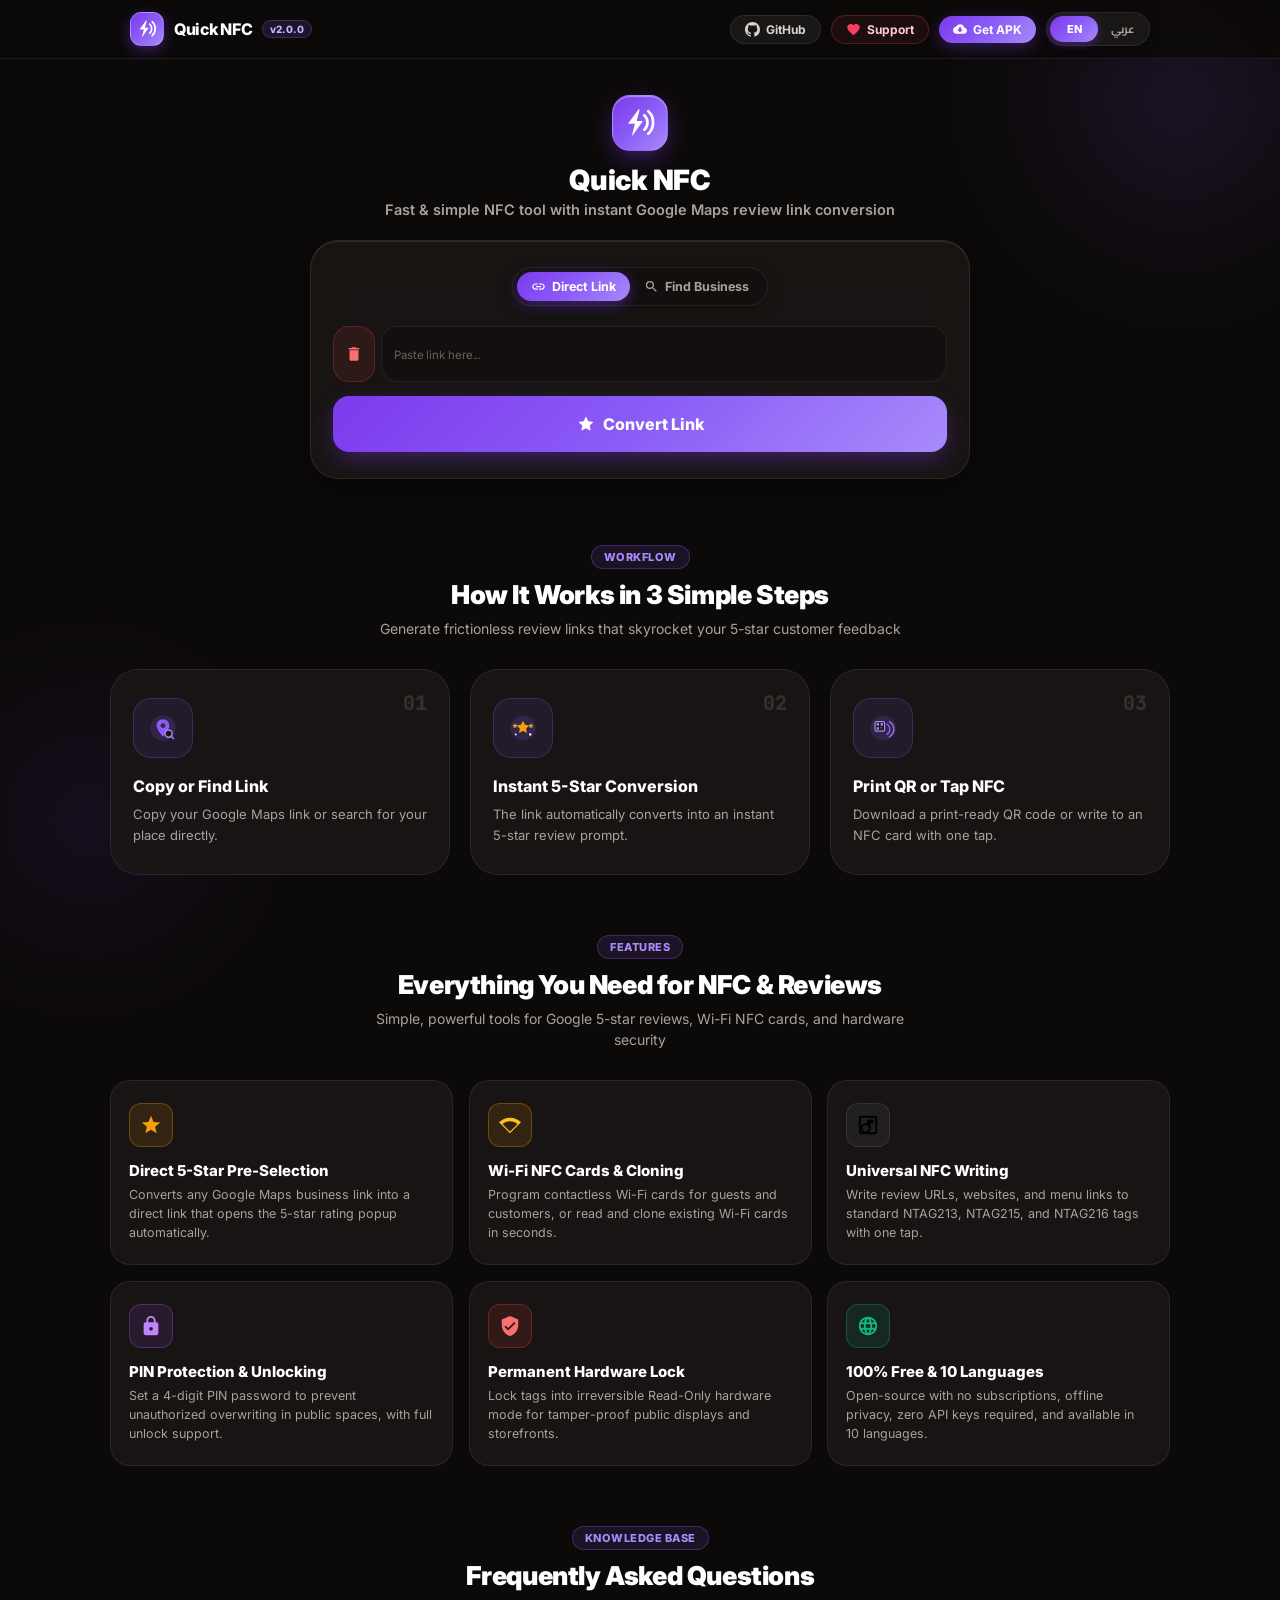
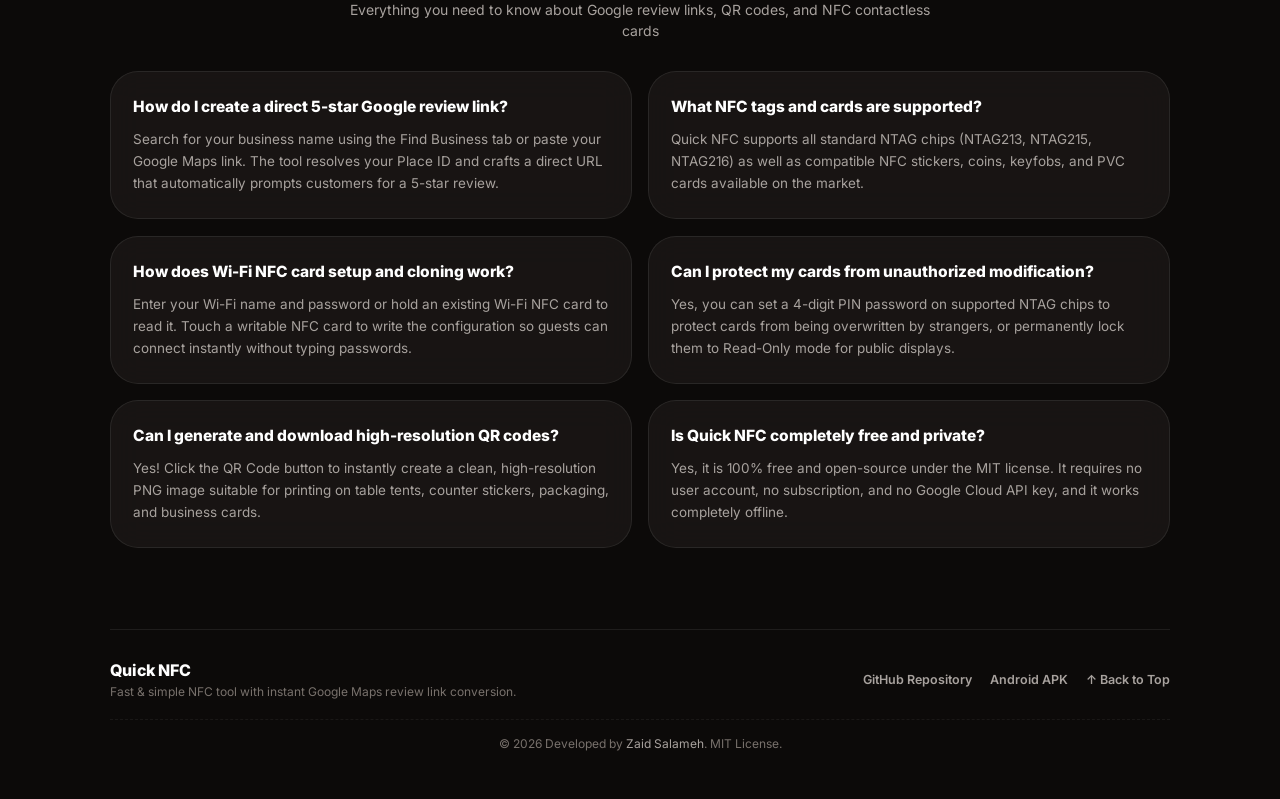
==== commit 17124027: "feat: release Quick NFC v2.0.0 with Flutter migration, Wi-Fi cards, and PIN protection" ====
--- a/index.html
+++ b/index.html
@@ -4,33 +4,33 @@
     <meta name="google-site-verification" content="ryprvQNlRxElwXUHjvS2rnjBGJUtOKJ2hgI6EVrGU4E" />
     <meta charset="UTF-8">
     <meta name="viewport" content="width=device-width, initial-scale=1.0, maximum-scale=1.0, user-scalable=no, viewport-fit=cover">
-    <title>ReviewLinkGenerator | رابط تقييم خرائط Google مباشر 5 نجوم & NFC | Direct Google Review Link</title>
+    <title>Quick NFC | Instant Google Reviews, Wi-Fi Cards & NFC Programming</title>
     
     <!-- SEO & Metadata -->
-    <meta name="description" id="metaDescription" content="Convert any Google Maps link into an instant 5-star review link. Generate QR codes and write to NFC cards. أداة مجانية لتوليد رابط تقييم خرائط Google مباشر 5 نجوم مع رمز QR وكروت NFC.">
-    <meta name="keywords" content="رابط تقييم جوجل, تقييم خرائط جوجل 5 نجوم, رابط تقييم مباشر, كروت تقييم nfc, رمز qr تقييم جوجل, انشاء رابط تقييم نشاط تجاري, google review link generator, direct 5 star review link, nfc google review card, qr code review generator, google maps review link, place id review link">
+    <meta name="description" id="metaDescription" content="Quick NFC - Free & open-source NFC tool and Google Maps 5-star review link generator. Program NFC cards, Wi-Fi tags, PIN locks, and high-resolution QR codes.">
+    <meta name="keywords" content="quick nfc, كويك ان اف سي, google review link, رابط تقييم جوجل, nfc wifi card, كروت nfc واي فاي, nfc pin lock, قفل nfc برمز, ntag213, ntag215, ntag216, write nfc cards, برمجة كروت nfc, تقييم خرائط جوجل 5 نجوم, رابط تقييم مباشر">
     <meta name="theme-color" content="#7c3aed">
-    <link rel="canonical" href="https://zaid-a-salameh.github.io/google-review-link/">
+    <link rel="canonical" href="https://zaid-a-salameh.github.io/quick-nfc/">
     
     <!-- Open Graph / Social Sharing & Google Rich Results -->
-    <meta property="og:title" content="Google Review Link Generator | 5-Star QR & NFC">
-    <meta property="og:description" content="Instant 5-star Google Maps review link generator with QR code and NFC tag support.">
-    <meta property="og:url" content="https://zaid-a-salameh.github.io/google-review-link/">
+    <meta property="og:title" content="Quick NFC | Fast NFC & Google Review Tool">
+    <meta property="og:description" content="Direct Google Maps 5-star review link generator, Wi-Fi NFC card setup, PIN lock security, and high-resolution QR codes.">
+    <meta property="og:url" content="https://zaid-a-salameh.github.io/quick-nfc/">
     <meta property="og:type" content="website">
-    <meta property="og:site_name" content="Review Link Generator">
-    <meta property="og:image" content="https://zaid-a-salameh.github.io/google-review-link/og-image.png">
-    <meta property="og:image:secure_url" content="https://zaid-a-salameh.github.io/google-review-link/og-image.png">
+    <meta property="og:site_name" content="Quick NFC">
+    <meta property="og:image" content="https://zaid-a-salameh.github.io/quick-nfc/og-image.png">
+    <meta property="og:image:secure_url" content="https://zaid-a-salameh.github.io/quick-nfc/og-image.png">
     <meta property="og:image:type" content="image/png">
     <meta property="og:image:width" content="1200">
     <meta property="og:image:height" content="630">
-    <meta property="og:image:alt" content="Review Link Generator Preview">
+    <meta property="og:image:alt" content="Quick NFC Preview">
 
     <!-- Twitter Card -->
     <meta name="twitter:card" content="summary_large_image">
-    <meta name="twitter:title" content="Google Review Link Generator | 5-Star QR & NFC">
-    <meta name="twitter:description" content="Instant 5-star Google Maps review link generator with QR code and NFC tag support.">
-    <meta name="twitter:image" content="https://zaid-a-salameh.github.io/google-review-link/og-image.png">
-    <meta name="thumbnail" content="https://zaid-a-salameh.github.io/google-review-link/favicon-192x192.png">
+    <meta name="twitter:title" content="Quick NFC | Fast NFC & Google Review Tool">
+    <meta name="twitter:description" content="Direct Google Maps 5-star review link generator, Wi-Fi NFC card setup, PIN lock security, and high-resolution QR codes.">
+    <meta name="twitter:image" content="https://zaid-a-salameh.github.io/quick-nfc/og-image.png">
+    <meta name="thumbnail" content="https://zaid-a-salameh.github.io/quick-nfc/favicon-192x192.png">
 
     <!-- Schema.org JSON-LD Structured Data for Google Search -->
     <script type="application/ld+json">
@@ -38,17 +38,17 @@
       {
         "@context": "https://schema.org",
         "@type": "WebSite",
-        "name": "Review Link Generator",
-        "alternateName": ["ReviewLinkGenerator", "Google Review Link Generator", "مولد رابط تقييم جوجل"],
-        "url": "https://zaid-a-salameh.github.io/google-review-link/"
+        "name": "Quick NFC",
+        "alternateName": ["QuickNFC", "ReviewLinkGenerator", "Google Review Link Generator", "مولد رابط تقييم جوجل"],
+        "url": "https://zaid-a-salameh.github.io/quick-nfc/"
       },
       {
         "@context": "https://schema.org",
         "@type": "WebApplication",
-        "name": "Google Review Link Generator",
-        "url": "https://zaid-a-salameh.github.io/google-review-link/",
-        "image": "https://zaid-a-salameh.github.io/google-review-link/og-image.png",
-        "description": "Convert Google Maps links into direct 5-star review URLs, QR codes, and NFC cards.",
+        "name": "Quick NFC",
+        "url": "https://zaid-a-salameh.github.io/quick-nfc/",
+        "image": "https://zaid-a-salameh.github.io/quick-nfc/og-image.png",
+        "description": "Fast & simple NFC tool with instant Google Maps review link conversion, QR codes, and contactless card management.",
         "applicationCategory": "BusinessApplication",
         "operatingSystem": "Web, Android",
         "offers": {
@@ -87,7 +87,7 @@
             "name": "How to write Google review links to NFC cards or tags?",
             "acceptedAnswer": {
               "@type": "Answer",
-              "text": "Install the free ReviewLinkGenerator Android APK, generate your review link, tap 'Write to NFC Tag', and hold the back of your Android phone against any writable NFC tag (NTAG213, NTAG215, or NTAG216)."
+              "text": "Install the free Quick NFC Android APK, generate your review link, tap 'Write to NFC Tag', and hold the back of your Android phone against any writable NFC tag (NTAG213, NTAG215, or NTAG216)."
             }
           },
           {
@@ -95,7 +95,7 @@
             "name": "كيف أكتب رابط التقييم على كروت وميداليات NFC؟",
             "acceptedAnswer": {
               "@type": "Answer",
-              "text": "حمّل تطبيق الأندرويد المجاني ReviewLinkGenerator، وأنشئ رابط التقييم، ثم اضغط على زر كتابة كارت NFC وقرّب كارت أو استيكر NFC من ظهر الهاتف ليتم قفله وبرمجته فوراً."
+              "text": "حمّل تطبيق الأندرويد المجاني Quick NFC، وأنشئ رابط التقييم، ثم اضغط على زر كتابة كارت NFC وقرّب كارت أو استيكر NFC من ظهر الهاتف ليتم قفله وبرمجته فوراً."
             }
           },
           {
@@ -116,7 +116,7 @@
           },
           {
             "@type": "Question",
-            "name": "Is ReviewLinkGenerator free and does it require an API key?",
+            "name": "Is Quick NFC free and does it require an API key?",
             "acceptedAnswer": {
               "@type": "Answer",
               "text": "Yes, it is 100% free and open-source. It does not require any Google Cloud API key, credit card, or user registration. All Place ID resolution and link formatting runs directly in your browser or Android device."
@@ -136,12 +136,12 @@
     </script>
 
     <!-- Google Search & Browser Favicons (Vector SVG & Static Multi-Resolution) -->
-    <link rel="icon" type="image/svg+xml" href="favicon.svg">
-    <link rel="icon" type="image/x-icon" href="favicon.ico">
-    <link rel="icon" type="image/png" sizes="48x48" href="favicon-48x48.png">
-    <link rel="icon" type="image/png" sizes="96x96" href="favicon-96x96.png">
-    <link rel="icon" type="image/png" sizes="192x192" href="favicon-192x192.png">
-    <link rel="apple-touch-icon" sizes="180x180" href="apple-touch-icon.png">
+    <link rel="icon" type="image/svg+xml" href="favicon.svg?v=2.0.0">
+    <link rel="icon" type="image/x-icon" href="favicon.ico?v=2.0.0">
+    <link rel="icon" type="image/png" sizes="48x48" href="favicon-48x48.png?v=2.0.0">
+    <link rel="icon" type="image/png" sizes="96x96" href="favicon-96x96.png?v=2.0.0">
+    <link rel="icon" type="image/png" sizes="192x192" href="favicon-192x192.png?v=2.0.0">
+    <link rel="apple-touch-icon" sizes="180x180" href="apple-touch-icon.png?v=2.0.0">
     
     <link rel="preconnect" href="https://fonts.googleapis.com">
     <link rel="preconnect" href="https://fonts.gstatic.com" crossorigin>
@@ -157,9 +157,9 @@
     <link rel="stylesheet" href="src/css/variables.css">
     <link rel="stylesheet" href="src/css/base.css">
     <link rel="stylesheet" href="src/css/components.css">
+    <link rel="stylesheet" href="src/css/link-type-switcher.css">
     <link rel="stylesheet" href="src/css/search-dropdown.css">
-    <link rel="stylesheet" href="src/css/modals.css">
-    <link rel="stylesheet" href="src/css/onboarding.css">
+    <link rel="stylesheet" href="src/css/qr-modal.css">
     <link rel="stylesheet" href="src/css/toast.css">
     <link rel="stylesheet" href="src/css/marketing.css">
 </head>
@@ -172,37 +172,36 @@
     <!-- Desktop Sticky Navigation Bar -->
     <nav class="desktop-navbar" id="desktopNavbar">
         <div class="navbar-inner">
-            <a href="#" class="navbar-brand">
+            <a href="./" class="navbar-brand">
                 <div class="brand-logo-mini">
                     <svg viewBox="0 0 24 24">
-                        <path fill-rule="evenodd" clip-rule="evenodd" d="M10.5 2C6.91 2 4 4.91 4 8.5c0 4.89 6.5 12.5 6.5 12.5s6.5-7.61 6.5-12.5C17 4.91 14.09 2 10.5 2zm0 10a3.5 3.5 0 1 0 0-7 3.5 3.5 0 0 0 0 7z" fill="#ffffff"/>
-                        <path d="M10.5 5.8l.68 1.38 1.53.22-1.11 1.08.26 1.52-1.36-.72-1.36.72.26-1.52-1.11-1.08 1.53-.22z" fill="#ffffff"/>
-                        <path d="M17.5 4.5c1.7 1.1 2.8 2.9 2.8 5s-1.1 3.9-2.8 5" fill="none" stroke="#ffffff" stroke-width="1.8" stroke-linecap="round"/>
-                        <path d="M20 2c2.6 1.6 4 4.2 4 7.5s-1.4 5.9-4 7.5" fill="none" stroke="#ffffff" stroke-width="1.8" stroke-linecap="round"/>
+                        <path fill="#ffffff" d="M10.8 1.8L3 12.5H8.2L5.8 22.2L14.2 10.5H9.5L11.8 1.8Z"/>
+                        <path d="M15.2 6.2C16.8 7.6 17.6 9.4 17.6 11.6C17.6 13.8 16.8 15.6 15.2 17" stroke="#ffffff" stroke-width="2" stroke-linecap="round" fill="none"/>
+                        <path d="M18.2 3.2C20.7 5.3 21.8 8.2 21.8 11.6C21.8 15 20.7 17.9 18.2 20" stroke="#ffffff" stroke-width="2" stroke-linecap="round" fill="none"/>
                     </svg>
                 </div>
-                <span class="brand-name">ReviewLink</span>
-                <span class="brand-badge" id="navBrandBadge" role="button" title="Latest Release v1.2.1">v1.2.1</span>
+                <span class="brand-name">Quick NFC</span>
+                <span class="brand-badge" id="navBrandBadge" role="button" title="Latest Release v2.0.0">v2.0.0</span>
             </a>
             
             <div class="navbar-actions">
                 <!-- GitHub Repository Link -->
-                <a href="https://github.com/zaid-a-salameh/google-review-link" target="_blank" rel="noopener noreferrer" class="nav-link-btn btn-nav-github" title="View Source on GitHub">
+                <a href="https://github.com/zaid-a-salameh/quick-nfc" target="_blank" rel="noopener noreferrer" class="nav-link-btn btn-nav-github" title="View Source on GitHub">
                     <svg viewBox="0 0 24 24"><path d="M12 0C5.37 0 0 5.37 0 12c0 5.31 3.435 9.795 8.205 11.385.6.105.825-.255.825-.57 0-.285-.015-1.23-.015-2.235-3.015.555-3.795-.735-4.035-1.41-.135-.345-.72-1.41-1.23-1.695-.42-.225-1.02-.78-.015-.795.945-.015 1.62.87 1.845 1.23 1.08 1.815 2.805 1.305 3.495.99.105-.78.42-1.305.765-1.605-2.67-.3-5.46-1.335-5.46-5.925 0-1.305.465-2.385 1.23-3.225-.12-.3-.54-1.53.12-3.18 0 0 1.005-.315 3.3 1.23.96-.27 1.98-.405 3-.405s2.04.135 3 .405c2.295-1.56 3.3-1.23 3.3-1.23.66 1.65.24 2.88.12 3.18.765.84 1.23 1.905 1.23 3.225 0 4.605-2.805 5.625-5.475 5.925.435.375.81 1.095.81 2.22 0 1.605-.015 2.895-.015 3.3 0 .315.225.69.825.57A12.02 12.02 0 0024 12c0-6.63-5.37-12-12-12z"/></svg>
                     <span id="navGithubLabel">GitHub</span>
                 </a>
 
+                                <!-- Support Button (Inactive placeholder for now) -->
+                <button type="button" class="nav-link-btn btn-nav-support" id="navSupportBtn" title="Support Project">
+                    <svg viewBox="0 0 24 24"><path fill="#f43f5e" d="M12 21.35l-1.45-1.32C5.4 15.36 2 12.28 2 8.5 2 5.42 4.42 3 7.5 3c1.74 0 3.41.81 4.5 2.09C13.09 3.81 14.76 3 16.5 3 19.58 3 22 5.42 22 8.5c0 3.78-3.4 6.86-8.55 11.54L12 21.35z"/></svg>
+                    <span id="navSupportLabel">Support</span>
+                </button>
+
                 <!-- Download Android APK -->
-                <a href="ReviewLinkGenerator.apk" download="ReviewLinkGenerator.apk" class="nav-link-btn btn-nav-apk" id="navApkBtn">
+                <a href="QuickNFC.apk" download="QuickNFC.apk" class="nav-link-btn btn-nav-apk" id="navApkBtn">
                     <svg viewBox="0 0 24 24"><path d="M19.35 10.04C18.67 6.59 15.64 4 12 4 9.11 4 6.6 5.64 5.35 8.04 2.34 8.36 0 10.91 0 14c0 3.31 2.69 6 6 6h13c2.76 0 5-2.24 5-5 0-2.64-2.05-4.78-4.65-4.96zM17 13l-5 5-5-5h3V9h4v4h3z"/></svg>
                     <span id="navApkLabel">Get APK</span>
                 </a>
-
-                <!-- User Guide / Feature Tour -->
-                <button type="button" class="nav-link-btn btn-nav-guide" id="btnNavHelp" title="User Guide / دليل الاستخدام">
-                    <svg viewBox="0 0 24 24"><path d="M11 18h2v-2h-2v2zm1-16C6.48 2 2 6.48 2 12s4.48 10 10 10 10-4.48 10-10S17.52 2 12 2zm0 18c-4.41 0-8-3.59-8-8s3.59-8 8-8 8 3.59 8 8-3.59 8-8 8zm0-14c-2.21 0-4 1.79-4 4h2c0-1.1.9-2 2-2s2 .9 2 2c0 2-3 1.75-3 5h2c0-2.25 3-2.5 3-5 0-2.21-1.79-4-4-4z"/></svg>
-                    <span id="navHelpLabel">Guide</span>
-                </button>
 
                 <!-- Language Toggle Pill -->
                 <div class="lang-pill-container" id="navLangPill">
@@ -220,17 +219,14 @@
         
         <!-- Top Bar with APK Download & Language Toggle -->
         <div class="top-bar">
-            <a href="ReviewLinkGenerator.apk" download="ReviewLinkGenerator.apk" class="btn-download-apk" id="apkDownloadBtn">
+            <a href="QuickNFC.apk" download="QuickNFC.apk" class="btn-download-apk" id="apkDownloadBtn">
                 <svg viewBox="0 0 24 24"><path d="M19.35 10.04C18.67 6.59 15.64 4 12 4 9.11 4 6.6 5.64 5.35 8.04 2.34 8.36 0 10.91 0 14c0 3.31 2.69 6 6 6h13c2.76 0 5-2.24 5-5 0-2.64-2.05-4.78-4.65-4.96zM17 13l-5 5-5-5h3V9h4v4h3z"/></svg>
                 <span id="apkDownloadLabel">Get Android App</span>
             </a>
             <div class="top-bar-right">
-                <button type="button" class="btn-help-guide" id="btnOpenHelpGuide" title="دليل الاستخدام / User Guide" aria-label="Help Guide">
-                    <svg viewBox="0 0 24 24"><path d="M11 18h2v-2h-2v2zm1-16C6.48 2 2 6.48 2 12s4.48 10 10 10 10-4.48 10-10S17.52 2 12 2zm0 18c-4.41 0-8-3.59-8-8s3.59-8 8-8 8 3.59 8 8-3.59 8-8 8zm0-14c-2.21 0-4 1.79-4 4h2c0-1.1.9-2 2-2s2 .9 2 2c0 2-3 1.75-3 5h2c0-2.25 3-2.5 3-5 0-2.21-1.79-4-4-4z"/></svg>
-                </button>
                 <button type="button" class="btn-version-pill" id="btnCheckUpdate" title="Check for Updates">
                     <span class="version-dot" id="updateDot"></span>
-                    <span id="appVersionText">v1.2.1</span>
+                    <span id="appVersionText">v2.0.0</span>
                 </button>
                 <div class="lang-pill-container">
                     <button type="button" class="lang-btn active" id="btnEn">EN</button>
@@ -243,14 +239,13 @@
         <header>
             <div class="app-icon">
                 <svg viewBox="0 0 24 24">
-                    <path fill-rule="evenodd" clip-rule="evenodd" d="M10.5 2C6.91 2 4 4.91 4 8.5c0 4.89 6.5 12.5 6.5 12.5s6.5-7.61 6.5-12.5C17 4.91 14.09 2 10.5 2zm0 10a3.5 3.5 0 1 0 0-7 3.5 3.5 0 0 0 0 7z" fill="#ffffff"/>
-                    <path d="M10.5 5.8l.68 1.38 1.53.22-1.11 1.08.26 1.52-1.36-.72-1.36.72.26-1.52-1.11-1.08 1.53-.22z" fill="#ffffff"/>
-                    <path d="M17.5 4.5c1.7 1.1 2.8 2.9 2.8 5s-1.1 3.9-2.8 5" fill="none" stroke="#ffffff" stroke-width="1.8" stroke-linecap="round"/>
-                    <path d="M20 2c2.6 1.6 4 4.2 4 7.5s-1.4 5.9-4 7.5" fill="none" stroke="#ffffff" stroke-width="1.8" stroke-linecap="round"/>
+                    <path fill="#ffffff" d="M10.8 1.8L3 12.5H8.2L5.8 22.2L14.2 10.5H9.5L11.8 1.8Z"/>
+                    <path d="M15.2 6.2C16.8 7.6 17.6 9.4 17.6 11.6C17.6 13.8 16.8 15.6 15.2 17" stroke="#ffffff" stroke-width="2" stroke-linecap="round" fill="none"/>
+                    <path d="M18.2 3.2C20.7 5.3 21.8 8.2 21.8 11.6C21.8 15 20.7 17.9 18.2 20" stroke="#ffffff" stroke-width="2" stroke-linecap="round" fill="none"/>
                 </svg>
             </div>
-            <h1 id="appTitle">Review Link Generator</h1>
-            <p id="appSubtitle">Convert Google Maps links to instant review links</p>
+            <h1 id="appTitle">Quick NFC</h1>
+            <p id="appSubtitle">Fast & simple NFC tool with instant Google Maps review link conversion</p>
         </header>
 
         <!-- Main Input Card -->
@@ -344,13 +339,12 @@
                     <span id="linkTypeSelectorLabel">نوع الرابط المطلوب برمجته:</span>
                 </div>
                 <div class="link-type-segmented" id="linkTypeSegmented">
+                    <div class="link-type-slider" id="linkTypeSlider"></div>
                     <button type="button" class="btn-link-type active" id="btnTypeReview" data-type="review">
-                        <svg viewBox="0 0 24 24"><path d="M12 17.27L18.18 21l-1.64-7.03L22 9.24l-7.19-.61L12 2 9.19 8.63 2 9.24l5.46 4.73L5.82 21z"/></svg>
                         <span id="btnTypeReviewLabel">تقييم 5 نجوم</span>
                     </button>
                     <button type="button" class="btn-link-type" id="btnTypeLocation" data-type="location">
-                        <svg viewBox="0 0 24 24"><path d="M12 2C8.13 2 5 5.13 5 9c0 5.25 7 13 7 13s7-7.75 7-13c0-3.87-3.13-7-7-7zm0 9.5c-1.38 0-2.5-1.12-2.5-2.5s1.12-2.5 2.5-2.5 2.5 1.12 2.5 2.5-1.12 2.5-2.5 2.5z"/></svg>
-                        <span id="btnTypeLocationLabel">الموقع على الخريطة</span>
+                        <span id="btnTypeLocationLabel">موقع الخريطة</span>
                     </button>
                 </div>
             </div>
@@ -464,34 +458,59 @@
                 <p class="section-subtitle" id="subFeatures">Designed for speed, customer conversion, and modern contactless technology</p>
             </div>
 
-            <div class="features-grid">
+                        <div class="features-grid">
+                <!-- Feature 1: Direct 5-Star Reviews -->
                 <div class="feat-card">
                     <div class="feat-icon-badge feat-badge-star">
                         <svg viewBox="0 0 24 24"><path d="M12 17.27L18.18 21l-1.64-7.03L22 9.24l-7.19-.61L12 2 9.19 8.63 2 9.24l5.46 4.73L5.82 21z"/></svg>
                     </div>
                     <h4 class="feat-card-title" id="feat1Title">Direct 5-Star Pre-Selection</h4>
-                    <p class="feat-card-text" id="feat1Desc">The 5-star rating popup opens directly without searching through Maps.</p>
-                </div>
+                    <p class="feat-card-text" id="feat1Desc">Converts any Google Maps business link into a direct link that opens the 5-star rating popup automatically.</p>
+                </div>
+
+                <!-- Feature 2: Wi-Fi NFC Cards -->
+                <div class="feat-card">
+                    <div class="feat-icon-badge feat-badge-wifi">
+                        <svg viewBox="0 0 24 24"><path d="M12 4C7.31 4 3.07 5.9 0 8.98L12 21 24 8.98A16.88 16.88 0 0 0 12 4zm0 4c3.08 0 5.89 1.15 8.04 3.05L12 19.1 3.96 11.05C6.11 9.15 8.92 8 12 8z"/></svg>
+                    </div>
+                    <h4 class="feat-card-title" id="feat2Title">Wi-Fi NFC Cards & Cloning</h4>
+                    <p class="feat-card-text" id="feat2Desc">Program contactless Wi-Fi cards for guests and customers, or read and clone existing Wi-Fi cards in seconds.</p>
+                </div>
+
+                <!-- Feature 3: Contactless NFC Programming -->
                 <div class="feat-card">
                     <div class="feat-icon-badge feat-badge-nfc">
                         <svg viewBox="0 0 24 24"><path d="M20 2H4c-1.1 0-2 .9-2 2v16c0 1.1.9 2 2 2h16c1.1 0 2-.9 2-2V4c0-1.1-.9-2-2-2zm0 18H4V4h16v16zM18 6h-5c-1.1 0-2 .9-2 2v2.15c-.47-.09-.97-.15-1.5-.15-3.03 0-5.5 2.47-5.5 5.5s2.47 5.5 5.5 5.5c3.03 0 5.5-2.47 5.5-5.5V10h3V6zm-8.5 13c-1.93 0-3.5-1.57-3.5-3.5s1.57-3.5 3.5-3.5 3.5 1.57 3.5 3.5-1.57 3.5-3.5 3.5z"/></svg>
                     </div>
-                    <h4 class="feat-card-title" id="feat2Title">Free NFC Tag Writer</h4>
-                    <p class="feat-card-text" id="feat2Desc">Program NFC review cards and stands directly from the app for free.</p>
-                </div>
+                    <h4 class="feat-card-title" id="feat3Title">Universal NFC Writing</h4>
+                    <p class="feat-card-text" id="feat3Desc">Write review URLs, websites, and menu links to standard NTAG213, NTAG215, and NTAG216 tags with one tap.</p>
+                </div>
+
+                <!-- Feature 4: PIN Security -->
                 <div class="feat-card">
-                    <div class="feat-icon-badge feat-badge-qr">
-                        <svg viewBox="0 0 24 24"><path d="M3 3h8v8H3V3zm2 2v4h4V5H5zm8-2h8v8h-8V3zm2 2v4h4V5h-4zM3 13h8v8H3v-8zm2 2v4h4v-4H5zm13-2h3v2h-3v-2zm-5 0h2v3h-2v-3zm2 3h3v2h-3v-2zm3 3h3v3h-3v-3zm-3 0h2v3h-2v-3zm-2-3h2v3h-2v-3z"/></svg>
-                    </div>
-                    <h4 class="feat-card-title" id="feat3Title">High-Res Vector QR Codes</h4>
-                    <p class="feat-card-text" id="feat3Desc">Get crisp, high-resolution QR codes ready for printing on tables and menus.</p>
-                </div>
+                    <div class="feat-icon-badge feat-badge-lock">
+                        <svg viewBox="0 0 24 24"><path d="M18 8h-1V6c0-2.76-2.24-5-5-5S7 3.24 7 6v2H6c-1.1 0-2 .9-2 2v10c0 1.1.9 2 2 2h12c1.1 0 2-.9 2-2V10c0-1.1-.9-2-2-2zm-6 9c-1.1 0-2-.9-2-2s.9-2 2-2 2 .9 2 2-.9 2-2 2zm3.1-9H8.9V6c0-1.71 1.39-3.1 3.1-3.1 1.71 0 3.1 1.39 3.1 3.1v2z"/></svg>
+                    </div>
+                    <h4 class="feat-card-title" id="feat4Title">PIN Protection & Unlocking</h4>
+                    <p class="feat-card-text" id="feat4Desc">Set a 4-digit PIN password to prevent unauthorized overwriting in public spaces, with full unlock support.</p>
+                </div>
+
+                <!-- Feature 5: Permanent Hardware Lock -->
                 <div class="feat-card">
                     <div class="feat-icon-badge feat-badge-shield">
                         <svg viewBox="0 0 24 24"><path d="M12 1L3 5v6c0 5.55 3.84 10.74 9 12 5.16-1.26 9-6.45 9-12V5l-9-4zm-2 16l-4-4 1.41-1.41L10 14.17l6.59-6.59L18 9l-8 8z"/></svg>
                     </div>
-                    <h4 class="feat-card-title" id="feat4Title">Zero Tracking & 100% Free</h4>
-                    <p class="feat-card-text" id="feat4Desc">Free forever, no login required, no ads or redirects, and 100% open-source.</p>
+                    <h4 class="feat-card-title" id="feat5Title">Permanent Hardware Lock</h4>
+                    <p class="feat-card-text" id="feat5Desc">Lock tags into irreversible Read-Only hardware mode for tamper-proof public displays and storefronts.</p>
+                </div>
+
+                <!-- Feature 6: Free & 10 Languages -->
+                <div class="feat-card">
+                    <div class="feat-icon-badge feat-badge-open">
+                        <svg viewBox="0 0 24 24"><path d="M11.99 2C6.47 2 2 6.48 2 12s4.47 10 9.99 10C17.52 22 22 17.52 22 12S17.52 2 11.99 2zm6.93 6h-2.95a15.65 15.65 0 0 0-1.38-3.56A8.03 8.03 0 0 1 18.92 8zM12 4.04c.83 1.2 1.48 2.53 1.91 3.96h-3.82c.43-1.43 1.08-2.76 1.91-3.96zM4.26 14C4.1 13.36 4 12.69 4 12s.1-1.36.26-2h3.38c-.08.66-.14 1.32-.14 2 0 .68.06 1.34.14 2H4.26zm.82 2h2.95c.32 1.25.78 2.45 1.38 3.56A7.987 7.987 0 0 1 5.08 16zm2.95-8H5.08a7.987 7.987 0 0 1 3.35-3.56A15.65 15.65 0 0 0 8.03 8zM12 19.96c-.83-1.2-1.48-2.53-1.91-3.96h3.82c-.43 1.43-1.08 2.76-1.91 3.96zM14.34 14H9.66c-.09-.66-.16-1.32-.16-2 0-.68.07-1.35.16-2h4.68c.09.65.16 1.32.16 2 0 .68-.07 1.34-.16 2zm.25 5.56c.6-1.11 1.06-2.31 1.38-3.56h2.95a8.03 8.03 0 0 1-4.33 3.56zM16.36 14c.08-.66.14-1.32.14-2 0-.68-.06-1.34-.14-2h3.38c.16.64.26 1.31.26 2s-.1 1.36-.26 2h-3.38z"/></svg>
+                    </div>
+                    <h4 class="feat-card-title" id="feat6Title">100% Free & 10 Languages</h4>
+                    <p class="feat-card-text" id="feat6Desc">Open-source with no subscriptions, offline privacy, zero API keys required, and available in 10 languages.</p>
                 </div>
             </div>
         </section>
@@ -504,22 +523,30 @@
                 <p class="section-subtitle" id="subFaq">Everything you need to know about Google review links, QR codes, and NFC contactless cards</p>
             </div>
 
-            <div class="faq-grid">
+                        <div class="faq-grid">
                 <div class="faq-item">
                     <h3 class="faq-question" id="faq1Q">How do I create a direct 5-star Google review link?</h3>
-                    <p class="faq-answer" id="faq1A">Simply search for your business name using our Find Business tool or copy your Google Maps share link and paste it here. Our system resolves your Google Place ID and crafts a direct URL that immediately opens the 5-star review submission pop-up for your customers.</p>
+                    <p class="faq-answer" id="faq1A">Search for your business name using the Find Business tab or paste your Google Maps link. The tool resolves your Place ID and crafts a direct URL that automatically prompts customers for a 5-star review.</p>
                 </div>
                 <div class="faq-item">
-                    <h3 class="faq-question" id="faq2Q">How does writing to NFC review cards work?</h3>
-                    <p class="faq-answer" id="faq2A">Download our free Android APK. After generating your review URL, tap 'Write to NFC Tag', then hold your NFC card, coin, or sticker to the back of your phone. The app formats the tag and writes your review link in under a second with zero subscription fees.</p>
+                    <h3 class="faq-question" id="faq2Q">What NFC tags and cards are supported?</h3>
+                    <p class="faq-answer" id="faq2A">Quick NFC supports all standard NTAG chips (NTAG213, NTAG215, NTAG216) as well as compatible NFC stickers, coins, keyfobs, and PVC cards available on the market.</p>
                 </div>
                 <div class="faq-item">
-                    <h3 class="faq-question" id="faq3Q">Can I print the generated QR code for my business?</h3>
-                    <p class="faq-answer" id="faq3A">Yes! The generated QR code is high-resolution and downloadable in PNG format. You can print it on table talkers, restaurant menus, cash register counters, business cards, and packaging stickers.</p>
+                    <h3 class="faq-question" id="faq3Q">How does Wi-Fi NFC card setup and cloning work?</h3>
+                    <p class="faq-answer" id="faq3A">Enter your Wi-Fi name and password or hold an existing Wi-Fi NFC card to read it. Touch a writable NFC card to write the configuration so guests can connect instantly without typing passwords.</p>
                 </div>
                 <div class="faq-item">
-                    <h3 class="faq-question" id="faq4Q">Is ReviewLinkGenerator free and does it require an API key?</h3>
-                    <p class="faq-answer" id="faq4A">Yes, it is 100% free and open-source. It does not require any Google Cloud API key, credit card, or user registration. All Place ID resolution and link formatting runs directly in your browser or Android device.</p>
+                    <h3 class="faq-question" id="faq4Q">Can I protect my cards from unauthorized modification?</h3>
+                    <p class="faq-answer" id="faq4A">Yes, you can set a 4-digit PIN password on supported NTAG chips to protect cards from being overwritten by strangers, or permanently lock them to Read-Only mode for public displays.</p>
+                </div>
+                <div class="faq-item">
+                    <h3 class="faq-question" id="faq5Q">Can I generate and download high-resolution QR codes?</h3>
+                    <p class="faq-answer" id="faq5A">Yes! Click the QR Code button to instantly create a clean, high-resolution PNG image suitable for printing on table tents, counter stickers, packaging, and business cards.</p>
+                </div>
+                <div class="faq-item">
+                    <h3 class="faq-question" id="faq6Q">Is Quick NFC completely free and private?</h3>
+                    <p class="faq-answer" id="faq6A">Yes, it is 100% free and open-source under the MIT license. It requires no user account, no subscription, and no Google Cloud API key, and it works completely offline.</p>
                 </div>
             </div>
         </section>
@@ -528,12 +555,12 @@
         <footer class="app-footer">
             <div class="footer-inner">
                 <div class="footer-brand-info">
-                    <div class="footer-brand-title">ReviewLinkGenerator</div>
-                    <p class="footer-brand-desc" id="footerTagline">Free open-source 5-star Google review link creator & NFC tool.</p>
+                    <div class="footer-brand-title">Quick NFC</div>
+                    <p class="footer-brand-desc" id="footerTagline">Fast & simple NFC tool with instant Google Maps review link conversion.</p>
                 </div>
                 <div class="footer-nav-links">
-                    <a href="https://github.com/zaid-a-salameh/google-review-link" target="_blank" rel="noopener noreferrer" id="footerGithubLink">GitHub Repository</a>
-                    <a href="ReviewLinkGenerator.apk" download="ReviewLinkGenerator.apk" id="footerApkLink">Android APK</a>
+                    <a href="https://github.com/zaid-a-salameh/quick-nfc" target="_blank" rel="noopener noreferrer" id="footerGithubLink">GitHub Repository</a>
+                    <a href="QuickNFC.apk" download="QuickNFC.apk" id="footerApkLink">Android APK</a>
                     <a href="#appContainer" id="footerBackToTop">↑ Back to Top</a>
                 </div>
             </div>
@@ -565,73 +592,6 @@
         </div>
     </div>
 
-    <!-- Onboarding / Welcome Guide Overlay -->
-    <div class="onboarding-overlay" id="onboardingOverlay">
-        <div class="onboarding-modal" id="onboardingModalBox">
-            <button type="button" class="btn-onboarding-close" id="onboardingCloseBtn" aria-label="Close" title="إغلاق">
-                <svg viewBox="0 0 24 24"><path d="M19 6.41L17.59 5 12 10.59 6.41 5 5 6.41 10.59 12 5 17.59 6.41 19 12 13.41 17.59 19 19 17.59 13.41 12z"/></svg>
-            </button>
-
-            <!-- Top Icon Circle (Smooth Morph / Switch) -->
-            <div class="onboarding-icon-wrap theme-purple" id="obTopIconWrap">
-                <svg id="obIcon1" class="active" viewBox="0 0 24 24"><path d="M3.9 12c0-1.71 1.39-3.1 3.1-3.1h4V7H7c-2.76 0-5 2.24-5 5s2.24 5 5 5h4v-1.9H7c-1.71 0-3.1-1.39-3.1-3.1zM8 13h8v-2H8v2zm9-6h-4v1.9h4c1.71 0 3.1 1.39 3.1 3.1s-1.39 3.1-3.1 3.1h-4V17h4c2.76 0 5-2.24 5-5s-2.24-5-5-5z"/></svg>
-                <svg id="obIcon2" viewBox="0 0 24 24"><path d="M15.5 14h-.79l-.28-.27A6.471 6.471 0 0 0 16 9.5 6.5 6.5 0 1 0 9.5 16c1.61 0 3.09-.59 4.23-1.57l.27.28v.79l5 4.99L20.49 19l-4.99-5zm-6 0C7.01 14 5 11.99 5 9.5S7.01 5 9.5 5 14 7.01 14 9.5 11.99 14 9.5 14z"/></svg>
-                <svg id="obIcon3" viewBox="0 0 24 24"><path d="M20 2H4c-1.1 0-2 .9-2 2v16c0 1.1.9 2 2 2h16c1.1 0 2-.9 2-2V4c0-1.1-.9-2-2-2zm0 18H4V4h16v16zM18 6h-5c-1.1 0-2 .9-2 2v2.15c-.47-.09-.97-.15-1.5-.15-3.03 0-5.5 2.47-5.5 5.5s2.47 5.5 5.5 5.5c3.03 0 5.5-2.47 5.5-5.5V10h3V6zm-8.5 13c-1.93 0-3.5-1.57-3.5-3.5s1.57-3.5 3.5-3.5 3.5 1.57 3.5 3.5-1.57 3.5-3.5 3.5z"/></svg>
-            </div>
-
-            <!-- Wizard Progress Indicator (1) —— (2) —— (3) -->
-            <div class="onboarding-steps-indicator" id="onboardingStepsIndicator">
-                <div class="onboarding-step-item active" data-step="1">
-                    <span class="onboarding-step-lbl">1</span>
-                </div>
-                <div class="onboarding-step-line"></div>
-                <div class="onboarding-step-item" data-step="2">
-                    <span class="onboarding-step-lbl">2</span>
-                </div>
-                <div class="onboarding-step-line"></div>
-                <div class="onboarding-step-item" data-step="3">
-                    <span class="onboarding-step-lbl">3</span>
-                </div>
-            </div>
-
-            <!-- Slides Track (Smooth Directional Carousel Panes) -->
-            <div class="onboarding-track" id="onboardingTrack">
-                <!-- Slide 1: Direct Link -->
-                <div class="onboarding-slide active" data-slide="1">
-                    <h3 class="onboarding-title" id="obStep1Title">نظام الروابط والتقييم الذكي</h3>
-                    <p class="onboarding-desc" id="obStep1Desc">
-                        الصق أي رابط من خرائط Google لتحويله فوراً إلى رابط تقييم مباشر 5 نجوم، أو اختر استخدامه كرابط موقع لفتح المكان على الخريطة. يمكنك أيضاً وضع أي رابط خارجي (موقع، منيو، سوشيال ميديا).
-                    </p>
-                </div>
-
-                <!-- Slide 2: Search Business -->
-                <div class="onboarding-slide slide-next" data-slide="2">
-                    <h3 class="onboarding-title" id="obStep2Title">البحث المباشر عن الأنشطة</h3>
-                    <p class="onboarding-desc" id="obStep2Desc">
-                        لا داعي لفتح تطبيق خرائط Google يدوياً! انتقل لتبويب "بحث عن موقع" واكتب اسم محلك ومدينتك، ثم اختر نشاطك من القائمة ليتم توليد الرابط فوراً بضغطة زر واحدة.
-                    </p>
-                </div>
-
-                <!-- Slide 3: NFC & Wi-Fi -->
-                <div class="onboarding-slide slide-next" data-slide="3">
-                    <h3 class="onboarding-title" id="obStep3Title">كروت NFC والـ Wi-Fi والأمان</h3>
-                    <p class="onboarding-desc" id="obStep3Desc">
-                        اكتب روابطك على بطاقات واستيكرات NFC بملامسة ظهر هاتفك. انسخ واكتب كروت Wi-Fi لضيوفك وزبائنك بكل سهولة، واحمي بطاقاتك بقفل PIN أو قفل عتادي دائم.
-                    </p>
-                </div>
-            </div>
-
-            <!-- Actions Row -->
-            <div class="onboarding-actions" id="onboardingActions">
-                <button type="button" class="btn-ob-skip" id="btnObSkip">تخطي الشرح</button>
-                <button type="button" class="btn-ob-next" id="btnObNext">
-                    <span id="btnObNextLabel">التالي</span>
-                    <svg class="ob-next-arrow" viewBox="0 0 24 24"><path d="M5 13h11.86l-5.43 5.43 1.42 1.42L21.14 12l-8.29-8.29-1.42 1.42L16.86 11H5v2z"/></svg>
-                </button>
-            </div>
-        </div>
-    </div>
-
     <!-- Toast Notification -->
     <div class="toast" id="toast">
         <span class="toast-icon" id="toastIcon"></span>
@@ -645,7 +605,6 @@
     <script src="src/js/core/converter.js" defer></script>
     <script src="src/js/core/places.js" defer></script>
     <script src="src/js/core/qr.js" defer></script>
-    <script src="src/js/core/onboarding.js" defer></script>
     <script src="src/js/web/marketing.js" defer></script>
     <script src="src/js/web-main.js" defer></script>
 </body>
--- a/src/css/variables.css
+++ b/src/css/variables.css
@@ -114,8 +114,8 @@
         .qr-desc,
         .nfc-title,
         .nfc-desc,
-        .perm-lock-modal .qr-title,
-        .perm-lock-modal .qr-desc,
+        #permLockTitle,
+        #permLockDesc,
         .perm-lock-actions button,
         .btn-qr-download span,
         .btn-qr-close,
@@ -159,8 +159,8 @@
         body.is-lang-switching .qr-desc,
         body.is-lang-switching .nfc-title,
         body.is-lang-switching .nfc-desc,
-        body.is-lang-switching .perm-lock-modal .qr-title,
-        body.is-lang-switching .perm-lock-modal .qr-desc,
+        body.is-lang-switching #permLockTitle,
+        body.is-lang-switching #permLockDesc,
         body.is-lang-switching .perm-lock-actions button,
         body.is-lang-switching .btn-qr-download span,
         body.is-lang-switching .btn-qr-close,
@@ -193,8 +193,8 @@
         body.is-lang-entering .qr-desc,
         body.is-lang-entering .nfc-title,
         body.is-lang-entering .nfc-desc,
-        body.is-lang-entering .perm-lock-modal .qr-title,
-        body.is-lang-entering .perm-lock-modal .qr-desc,
+        body.is-lang-entering #permLockTitle,
+        body.is-lang-entering #permLockDesc,
         body.is-lang-entering .perm-lock-actions button,
         body.is-lang-entering .btn-qr-download span,
         body.is-lang-entering .btn-qr-close,
--- a/src/css/components.css
+++ b/src/css/components.css
@@ -379,6 +379,18 @@
             font-size: 12px;
             color: #ffffff;
             line-height: 1.6;
+            overflow: hidden;
+            will-change: height, opacity, transform;
+            transition: height 0.28s cubic-bezier(0.16, 1, 0.3, 1),
+                        border-color 0.2s ease,
+                        background 0.2s ease,
+                        opacity 0.18s ease,
+                        transform 0.18s ease;
+        }
+
+        .result-link-box.switching {
+            opacity: 0.3;
+            transform: scale(0.992);
         }
 
         /* The 3 Action Buttons */
--- a/src/css/link-type-switcher.css
+++ b/src/css/link-type-switcher.css
@@ -0,0 +1,147 @@
+/* ========================================================
+   Link Type Segmented Selector & Top Bar Help Button
+   (Shared: Web + Native Android App)
+   ======================================================== */
+
+.link-type-selector-wrapper {
+    display: flex;
+    flex-direction: column;
+    gap: 7px;
+    width: 100%;
+    margin-bottom: 12px;
+    padding: 10px;
+    background: rgba(255, 255, 255, 0.025);
+    border: 1px solid rgba(139, 92, 246, 0.22);
+    border-radius: 18px;
+    transition: border-color 0.22s ease, background 0.22s ease;
+}
+
+.link-type-selector-header {
+    display: flex;
+    align-items: center;
+    justify-content: space-between;
+    font-size: 11px;
+    font-weight: 700;
+    color: var(--text-muted);
+    padding: 0 4px;
+}
+
+.link-type-segmented {
+    position: relative;
+    display: flex;
+    background: rgba(14, 12, 18, 0.65);
+    padding: 4px;
+    border-radius: 14px;
+    border: 1px solid rgba(255, 255, 255, 0.06);
+    user-select: none;
+}
+
+.link-type-slider {
+    position: absolute;
+    top: 4px;
+    bottom: 4px;
+    left: 0;
+    border-radius: 10px;
+    background: linear-gradient(135deg, rgba(124, 58, 237, 0.32) 0%, rgba(139, 92, 246, 0.45) 100%);
+    border: 1px solid rgba(139, 92, 246, 0.7);
+    box-shadow: 0 4px 14px rgba(124, 58, 237, 0.35);
+    transition: transform 0.25s cubic-bezier(0.16, 1, 0.3, 1),
+                width 0.25s cubic-bezier(0.16, 1, 0.3, 1),
+                background 0.28s ease,
+                border-color 0.28s ease,
+                box-shadow 0.28s ease;
+    z-index: 1;
+    pointer-events: none;
+    will-change: transform, width;
+    transform: translate3d(0, 0, 0);
+}
+
+.link-type-slider.location-mode {
+    background: linear-gradient(135deg, rgba(14, 165, 233, 0.28) 0%, rgba(56, 189, 248, 0.42) 100%);
+    border-color: rgba(56, 189, 248, 0.7);
+    box-shadow: 0 4px 14px rgba(14, 165, 233, 0.35);
+}
+
+.btn-link-type {
+    position: relative;
+    z-index: 2;
+    flex: 1;
+    display: flex;
+    align-items: center;
+    justify-content: center;
+    min-height: 40px;
+    padding: 8px 12px;
+    border-radius: 10px;
+    background: transparent !important;
+    border: none !important;
+    box-shadow: none !important;
+    color: var(--text-sub);
+    font-family: inherit;
+    font-size: 12.5px;
+    font-weight: 700;
+    cursor: pointer;
+    transition: color 0.2s cubic-bezier(0.16, 1, 0.3, 1), transform 0.16s ease;
+    -webkit-tap-highlight-color: transparent;
+    text-align: center;
+    user-select: none;
+    white-space: nowrap;
+}
+
+.btn-link-type span {
+    white-space: nowrap;
+    overflow: hidden;
+    text-overflow: ellipsis;
+}
+
+.btn-link-type.active {
+    color: #ffffff !important;
+    font-weight: 800;
+}
+
+.btn-link-type:active {
+    transform: scale(0.97);
+}
+
+/* Top Bar Help / Guide Button */
+.btn-help-guide {
+    display: inline-flex;
+    align-items: center;
+    justify-content: center;
+    width: 32px;
+    height: 32px;
+    background: rgba(28, 25, 23, 0.9);
+    border: 1px solid var(--border);
+    border-radius: 50%;
+    color: var(--text-muted);
+    cursor: pointer;
+    transition: all 0.2s cubic-bezier(0.22, 1, 0.36, 1);
+    -webkit-tap-highlight-color: transparent;
+    user-select: none;
+    box-shadow: 0 4px 12px rgba(0, 0, 0, 0.25);
+    flex-shrink: 0;
+}
+
+.btn-help-guide svg {
+    width: 16px;
+    height: 16px;
+    fill: currentColor;
+    transition: transform 0.2s ease;
+}
+
+.btn-help-guide:hover {
+    color: #c4b5fd;
+    border-color: rgba(139, 92, 246, 0.45);
+    background: rgba(139, 92, 246, 0.12);
+    transform: translateY(-1px);
+}
+
+.btn-help-guide:active {
+    transform: scale3d(0.92, 0.92, 1);
+}
+
+/* Top Bar Flex Alignment */
+.top-bar-right {
+    display: inline-flex;
+    align-items: center;
+    gap: 8px;
+}
--- a/src/css/qr-modal.css
+++ b/src/css/qr-modal.css
@@ -0,0 +1,170 @@
+/* ========================================================
+   QR Code Modal Stylesheet (Review Link & Amber Wi-Fi Theme)
+   (Shared: Web + Native Android App)
+   ======================================================== */
+
+.qr-overlay {
+    position: fixed;
+    inset: 0;
+    background: rgba(8, 7, 6, 0.8);
+    backdrop-filter: blur(12px);
+    -webkit-backdrop-filter: blur(12px);
+    z-index: 1100;
+    display: flex;
+    align-items: center;
+    justify-content: center;
+    padding: 24px;
+    opacity: 0;
+    pointer-events: none;
+    visibility: hidden;
+    transition: opacity 0.19s cubic-bezier(0.4, 0, 0.2, 1), visibility 0s linear 0.19s;
+    -webkit-backface-visibility: hidden;
+    backface-visibility: hidden;
+}
+
+body.is-native-app .qr-overlay {
+    background: rgba(8, 7, 6, 0.85);
+    backdrop-filter: blur(5px);
+    -webkit-backdrop-filter: blur(5px);
+}
+
+.qr-overlay.active {
+    opacity: 1;
+    pointer-events: auto;
+    visibility: visible;
+    transition: opacity 0.22s cubic-bezier(0.22, 1, 0.36, 1), visibility 0s linear 0s;
+}
+
+/* Defensive isolation when closed */
+.qr-overlay:not(.active),
+.qr-overlay:not(.active) * {
+    pointer-events: none !important;
+}
+
+.qr-overlay:not(.active):not(.closing):not(.handoff-enter):not(.handoff-exit) {
+    visibility: hidden !important;
+    opacity: 0 !important;
+}
+
+.qr-modal {
+    width: 100%;
+    max-width: 320px;
+    background: rgba(28, 25, 23, 0.98);
+    border: 1px solid rgba(139, 92, 246, 0.4);
+    border-radius: 28px;
+    padding: 28px 24px 24px;
+    text-align: center;
+    box-shadow: 0 20px 50px rgba(0, 0, 0, 0.8), 0 0 35px rgba(124, 58, 237, 0.2);
+    transform: translate3d(0, 14px, 0) scale3d(0.92, 0.92, 1);
+    transform-origin: center center;
+    opacity: 0;
+    transition: transform 0.24s cubic-bezier(0.22, 1, 0.36, 1), opacity 0.19s ease, border-color 0.24s ease, box-shadow 0.24s ease;
+}
+
+.qr-overlay.active .qr-modal {
+    transform: translate3d(0, 0, 0) scale3d(1, 1, 1);
+    opacity: 1;
+}
+
+.qr-modal.theme-wifi {
+    border-color: rgba(245, 158, 11, 0.5);
+    box-shadow: 0 20px 50px rgba(0, 0, 0, 0.8), 0 0 35px rgba(245, 158, 11, 0.25);
+}
+
+.qr-modal.theme-wifi .btn-qr-download {
+    background: linear-gradient(135deg, #f59e0b 0%, #d97706 100%);
+    box-shadow: 0 4px 16px rgba(245, 158, 11, 0.35);
+    color: #0c0a09;
+    font-weight: 800;
+}
+
+.qr-modal.theme-wifi .btn-qr-download svg {
+    fill: #0c0a09;
+}
+
+.qr-modal.theme-wifi .btn-qr-download:active {
+    box-shadow: 0 2px 8px rgba(245, 158, 11, 0.25);
+}
+
+.qr-title {
+    font-size: 18px;
+    font-weight: 800;
+    color: #ffffff;
+    margin-bottom: 6px;
+}
+
+.qr-desc {
+    font-size: 12px;
+    color: var(--text-sub);
+    margin-bottom: 20px;
+}
+
+.qr-box-wrapper {
+    background: #ffffff;
+    padding: 16px;
+    border-radius: 20px;
+    display: inline-flex;
+    align-items: center;
+    justify-content: center;
+    margin-bottom: 20px;
+    box-shadow: 0 8px 30px rgba(0, 0, 0, 0.5);
+}
+
+.qr-box-wrapper canvas,
+.qr-box-wrapper img {
+    display: block;
+    border-radius: 8px;
+}
+
+.qr-actions-row {
+    display: flex;
+    flex-direction: column;
+    gap: 10px;
+}
+
+.btn-qr-download {
+    width: 100%;
+    height: 48px;
+    background: var(--primary-gradient);
+    border: none;
+    border-radius: var(--radius-btn);
+    color: #ffffff;
+    font-family: inherit;
+    font-size: 14px;
+    font-weight: 700;
+    cursor: pointer;
+    display: flex;
+    align-items: center;
+    justify-content: center;
+    gap: 8px;
+    box-shadow: 0 4px 16px rgba(124, 58, 237, 0.4);
+    transition: transform 0.15s, box-shadow 0.2s;
+}
+
+.btn-qr-download:active {
+    transform: scale(0.97);
+}
+
+.btn-qr-download svg {
+    width: 18px;
+    height: 18px;
+    fill: #ffffff;
+}
+
+.btn-qr-close {
+    width: 100%;
+    height: 42px;
+    background: rgba(255, 255, 255, 0.08);
+    border: 1px solid var(--border);
+    border-radius: var(--radius-btn);
+    color: var(--text-sub);
+    font-family: inherit;
+    font-size: 13px;
+    font-weight: 700;
+    cursor: pointer;
+    transition: background 0.2s;
+}
+
+.btn-qr-close:active {
+    background: rgba(255, 255, 255, 0.15);
+}
--- a/src/css/marketing.css
+++ b/src/css/marketing.css
@@ -94,6 +94,22 @@
             width: 15px;
             height: 15px;
             fill: currentColor;
+        }
+        .btn-nav-support {
+            background: rgba(244, 63, 94, 0.08);
+            border: 1px solid rgba(244, 63, 94, 0.25);
+            color: #fecdd3;
+            cursor: pointer;
+        }
+        .btn-nav-support:hover {
+            background: rgba(244, 63, 94, 0.16);
+            border-color: rgba(244, 63, 94, 0.45);
+            color: #ffffff;
+            transform: translateY(-1px);
+        }
+        .btn-nav-support svg {
+            width: 15px;
+            height: 15px;
         }
         .btn-nav-apk {
             background: var(--primary-gradient);
@@ -281,7 +297,7 @@
         /* Features Grid */
         .features-grid {
             display: grid;
-            grid-template-columns: repeat(4, 1fr);
+            grid-template-columns: repeat(3, 1fr);
             gap: 16px;
         }
         @media (max-width: 900px) {
@@ -328,17 +344,27 @@
             border-color: rgba(245, 158, 11, 0.3);
             fill: #f59e0b;
         }
-        .feat-badge-nfc {
-            background: rgba(139, 92, 246, 0.12);
-            border-color: rgba(139, 92, 246, 0.3);
-            fill: #a78bfa;
-        }
-        .feat-badge-qr {
-            background: rgba(56, 189, 248, 0.12);
-            border-color: rgba(56, 189, 248, 0.3);
-            fill: #38bdf8;
+        .feat-badge-wifi {
+            background: rgba(245, 158, 11, 0.12);
+            border-color: rgba(245, 158, 11, 0.3);
+            fill: #fbbf24;
+        }
+        .feat-badge-lock {
+            background: rgba(168, 85, 247, 0.12);
+            border-color: rgba(168, 85, 247, 0.3);
+            fill: #c084fc;
         }
         .feat-badge-shield {
+            background: rgba(239, 68, 68, 0.12);
+            border-color: rgba(239, 68, 68, 0.3);
+            fill: #f87171;
+        }
+        .feat-badge-trash {
+            background: rgba(244, 63, 94, 0.12);
+            border-color: rgba(244, 63, 94, 0.3);
+            fill: #fb7185;
+        }
+        .feat-badge-open {
             background: rgba(16, 185, 129, 0.12);
             border-color: rgba(16, 185, 129, 0.3);
             fill: #10b981;
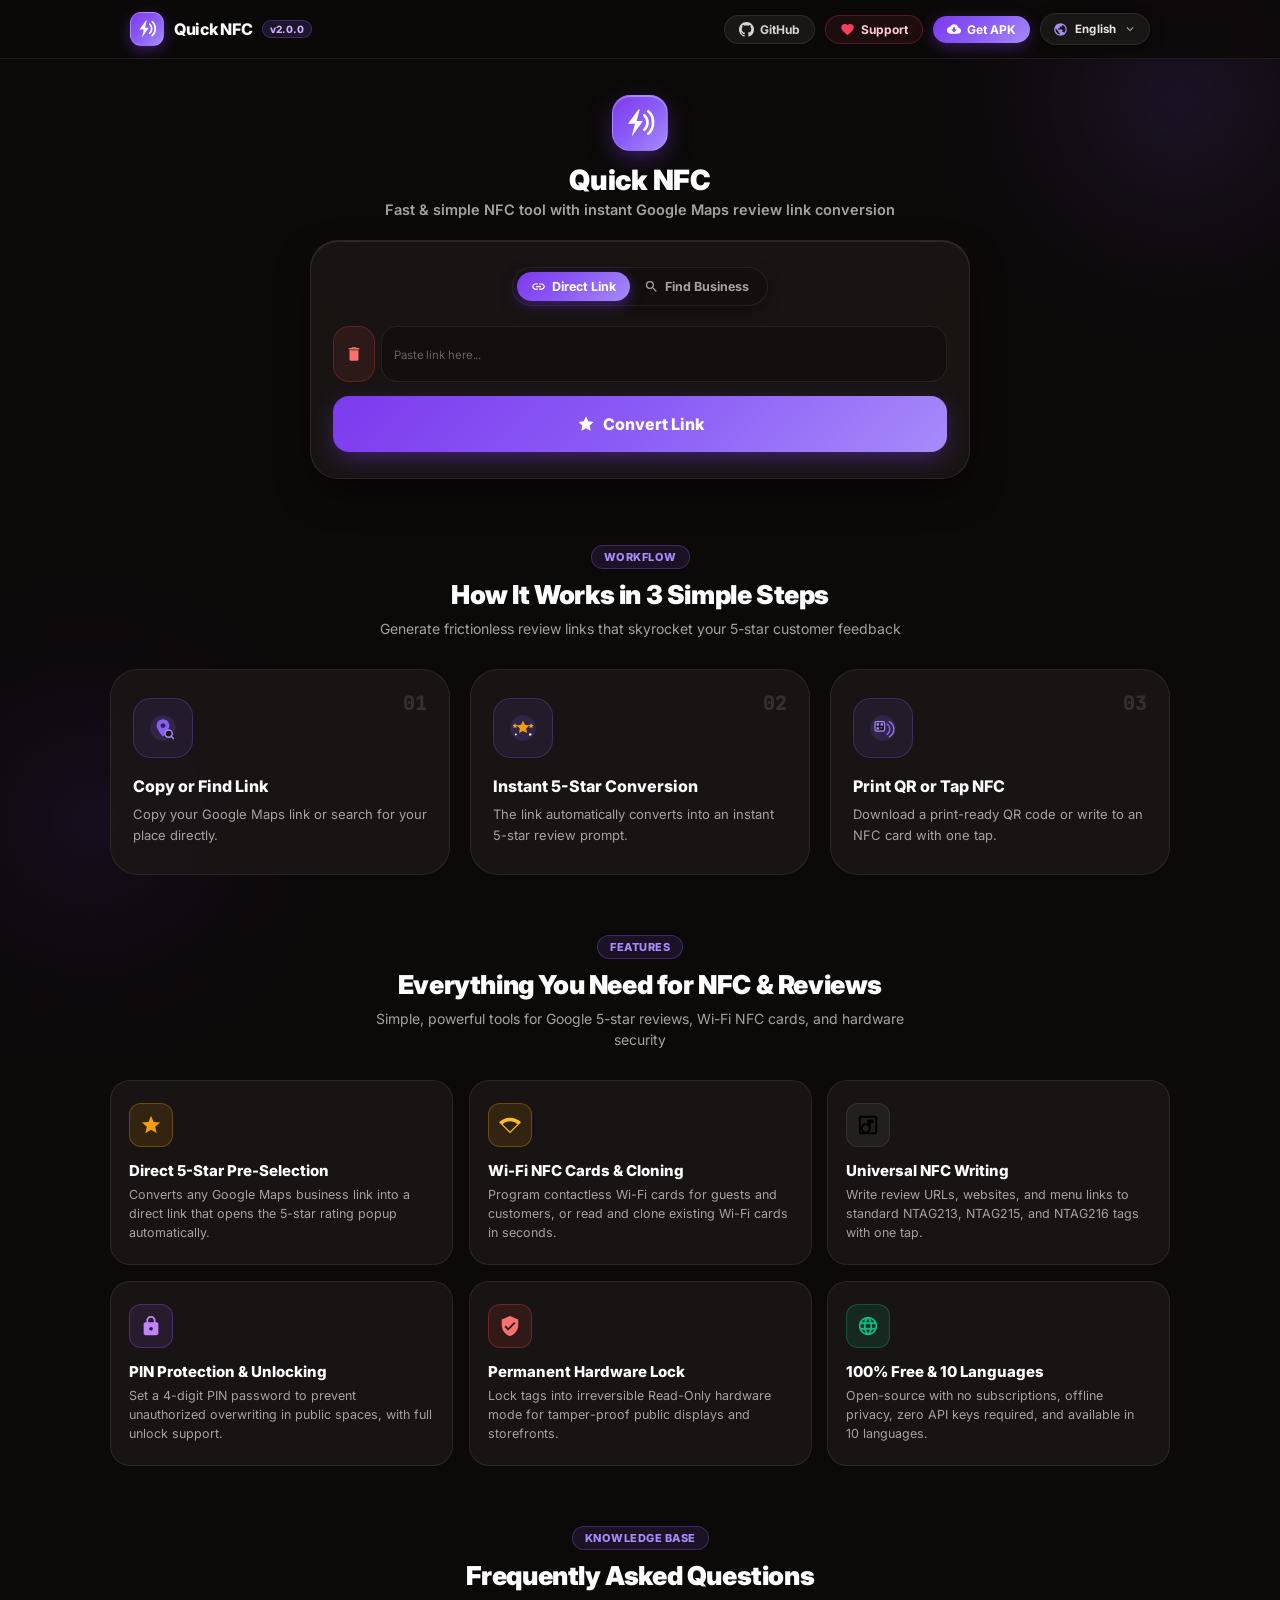
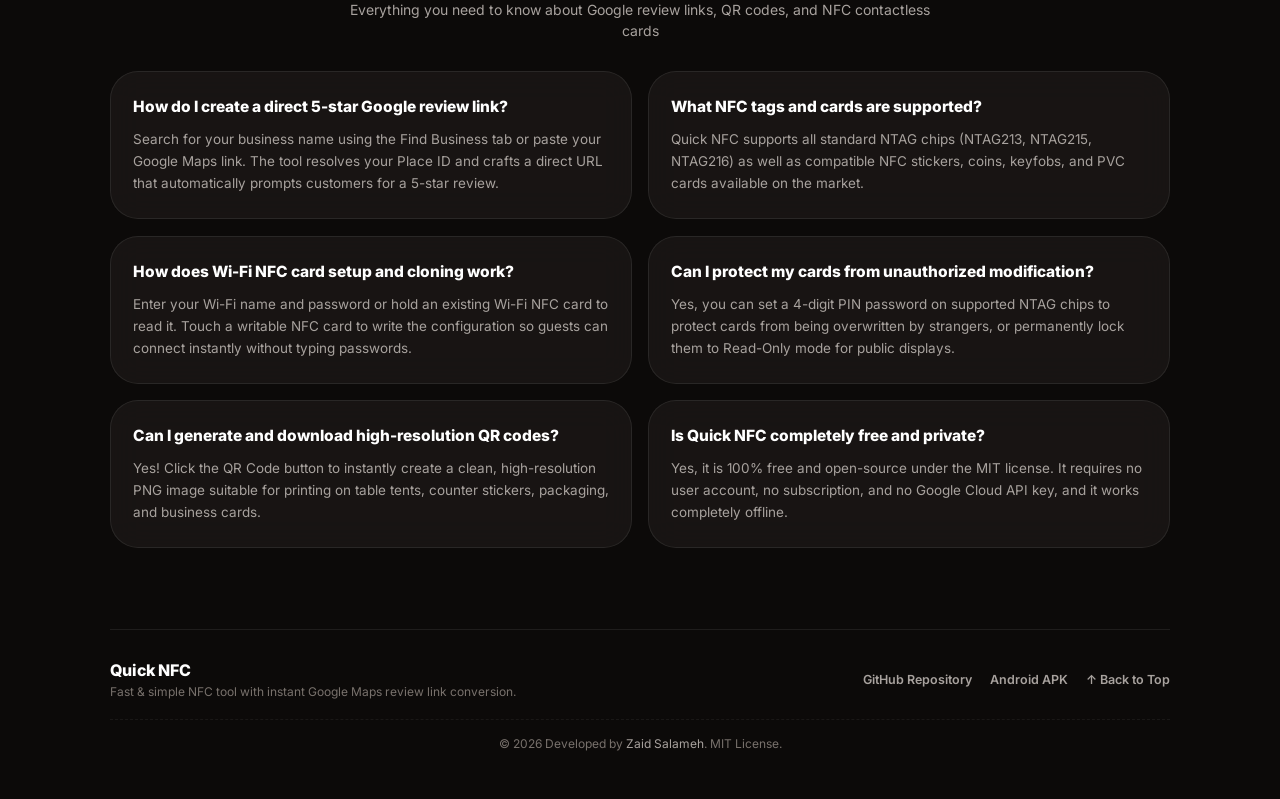
==== commit d7bdaf96: "feat(web): add 10-language support and replace binary slider with dropdown selector" ====
--- a/index.html
+++ b/index.html
@@ -203,11 +203,65 @@
                     <span id="navApkLabel">Get APK</span>
                 </a>
 
-                <!-- Language Toggle Pill -->
-                <div class="lang-pill-container" id="navLangPill">
-                    <button type="button" class="lang-btn active" id="navBtnEn">EN</button>
-                    <button type="button" class="lang-btn" id="navBtnAr">عربي</button>
-                    <div class="lang-slider" id="navLangSlider"></div>
+                <!-- Language Selector Dropdown -->
+                <div class="lang-selector-dropdown" id="navLangDropdownContainer">
+                    <button type="button" class="lang-select-btn" id="navLangBtn" aria-haspopup="listbox" aria-expanded="false" title="Language / اللغة">
+                        <svg class="lang-globe-icon" viewBox="0 0 24 24"><path d="M12 2C6.48 2 2 6.48 2 12s4.48 10 10 10 10-4.48 10-10S17.52 2 12 2zm-1 17.93c-3.95-.49-7-3.85-7-7.93 0-.62.08-1.21.21-1.79L9 15v1c0 1.1.9 2 2 2v1.93zm6.9-2.54c-.26-.81-1-1.39-1.9-1.39h-1v-3c0-.55-.45-1-1-1H8v-2h2c.55 0 1-.45 1-1V7h2c1.1 0 2-.9 2-2v-.41c2.93 1.19 5 4.06 5 7.41 0 2.08-.8 3.97-2.1 5.39z"/></svg>
+                        <span class="lang-btn-text" id="navLangLabel">English</span>
+                        <svg class="lang-chevron" viewBox="0 0 24 24"><path d="M7.41 8.59L12 13.17l4.59-4.58L18 10l-6 6-6-6 1.41-1.41z"/></svg>
+                    </button>
+                    <div class="lang-dropdown-menu" id="navLangMenu" role="listbox">
+                        <button type="button" class="lang-dropdown-item active" data-lang="en" role="option">
+                            <span class="lang-item-name">English</span>
+                            <span class="lang-item-code">EN</span>
+                            <svg class="lang-item-check" viewBox="0 0 24 24"><path d="M9 16.17L4.83 12l-1.42 1.41L9 19 21 7l-1.41-1.41L9 16.17z"/></svg>
+                        </button>
+                        <button type="button" class="lang-dropdown-item" data-lang="ar" role="option">
+                            <span class="lang-item-name">العربية</span>
+                            <span class="lang-item-code">AR</span>
+                            <svg class="lang-item-check" viewBox="0 0 24 24"><path d="M9 16.17L4.83 12l-1.42 1.41L9 19 21 7l-1.41-1.41L9 16.17z"/></svg>
+                        </button>
+                        <button type="button" class="lang-dropdown-item" data-lang="de" role="option">
+                            <span class="lang-item-name">Deutsch</span>
+                            <span class="lang-item-code">DE</span>
+                            <svg class="lang-item-check" viewBox="0 0 24 24"><path d="M9 16.17L4.83 12l-1.42 1.41L9 19 21 7l-1.41-1.41L9 16.17z"/></svg>
+                        </button>
+                        <button type="button" class="lang-dropdown-item" data-lang="es" role="option">
+                            <span class="lang-item-name">Español</span>
+                            <span class="lang-item-code">ES</span>
+                            <svg class="lang-item-check" viewBox="0 0 24 24"><path d="M9 16.17L4.83 12l-1.42 1.41L9 19 21 7l-1.41-1.41L9 16.17z"/></svg>
+                        </button>
+                        <button type="button" class="lang-dropdown-item" data-lang="fr" role="option">
+                            <span class="lang-item-name">Français</span>
+                            <span class="lang-item-code">FR</span>
+                            <svg class="lang-item-check" viewBox="0 0 24 24"><path d="M9 16.17L4.83 12l-1.42 1.41L9 19 21 7l-1.41-1.41L9 16.17z"/></svg>
+                        </button>
+                        <button type="button" class="lang-dropdown-item" data-lang="hi" role="option">
+                            <span class="lang-item-name">हिन्दी</span>
+                            <span class="lang-item-code">HI</span>
+                            <svg class="lang-item-check" viewBox="0 0 24 24"><path d="M9 16.17L4.83 12l-1.42 1.41L9 19 21 7l-1.41-1.41L9 16.17z"/></svg>
+                        </button>
+                        <button type="button" class="lang-dropdown-item" data-lang="ja" role="option">
+                            <span class="lang-item-name">日本語</span>
+                            <span class="lang-item-code">JA</span>
+                            <svg class="lang-item-check" viewBox="0 0 24 24"><path d="M9 16.17L4.83 12l-1.42 1.41L9 19 21 7l-1.41-1.41L9 16.17z"/></svg>
+                        </button>
+                        <button type="button" class="lang-dropdown-item" data-lang="pt" role="option">
+                            <span class="lang-item-name">Português</span>
+                            <span class="lang-item-code">PT</span>
+                            <svg class="lang-item-check" viewBox="0 0 24 24"><path d="M9 16.17L4.83 12l-1.42 1.41L9 19 21 7l-1.41-1.41L9 16.17z"/></svg>
+                        </button>
+                        <button type="button" class="lang-dropdown-item" data-lang="ru" role="option">
+                            <span class="lang-item-name">Русский</span>
+                            <span class="lang-item-code">RU</span>
+                            <svg class="lang-item-check" viewBox="0 0 24 24"><path d="M9 16.17L4.83 12l-1.42 1.41L9 19 21 7l-1.41-1.41L9 16.17z"/></svg>
+                        </button>
+                        <button type="button" class="lang-dropdown-item" data-lang="zh" role="option">
+                            <span class="lang-item-name">简体中文</span>
+                            <span class="lang-item-code">ZH</span>
+                            <svg class="lang-item-check" viewBox="0 0 24 24"><path d="M9 16.17L4.83 12l-1.42 1.41L9 19 21 7l-1.41-1.41L9 16.17z"/></svg>
+                        </button>
+                    </div>
                 </div>
             </div>
         </div>
@@ -228,10 +282,64 @@
                     <span class="version-dot" id="updateDot"></span>
                     <span id="appVersionText">v2.0.0</span>
                 </button>
-                <div class="lang-pill-container">
-                    <button type="button" class="lang-btn active" id="btnEn">EN</button>
-                    <button type="button" class="lang-btn" id="btnAr">عربي</button>
-                    <div class="lang-slider" id="langSlider"></div>
+                <div class="lang-selector-dropdown" id="topLangDropdownContainer">
+                    <button type="button" class="lang-select-btn" id="topLangBtn" aria-haspopup="listbox" aria-expanded="false" title="Language / اللغة">
+                        <svg class="lang-globe-icon" viewBox="0 0 24 24"><path d="M12 2C6.48 2 2 6.48 2 12s4.48 10 10 10 10-4.48 10-10S17.52 2 12 2zm-1 17.93c-3.95-.49-7-3.85-7-7.93 0-.62.08-1.21.21-1.79L9 15v1c0 1.1.9 2 2 2v1.93zm6.9-2.54c-.26-.81-1-1.39-1.9-1.39h-1v-3c0-.55-.45-1-1-1H8v-2h2c.55 0 1-.45 1-1V7h2c1.1 0 2-.9 2-2v-.41c2.93 1.19 5 4.06 5 7.41 0 2.08-.8 3.97-2.1 5.39z"/></svg>
+                        <span class="lang-btn-text" id="topLangLabel">English</span>
+                        <svg class="lang-chevron" viewBox="0 0 24 24"><path d="M7.41 8.59L12 13.17l4.59-4.58L18 10l-6 6-6-6 1.41-1.41z"/></svg>
+                    </button>
+                    <div class="lang-dropdown-menu" id="topLangMenu" role="listbox">
+                        <button type="button" class="lang-dropdown-item active" data-lang="en" role="option">
+                            <span class="lang-item-name">English</span>
+                            <span class="lang-item-code">EN</span>
+                            <svg class="lang-item-check" viewBox="0 0 24 24"><path d="M9 16.17L4.83 12l-1.42 1.41L9 19 21 7l-1.41-1.41L9 16.17z"/></svg>
+                        </button>
+                        <button type="button" class="lang-dropdown-item" data-lang="ar" role="option">
+                            <span class="lang-item-name">العربية</span>
+                            <span class="lang-item-code">AR</span>
+                            <svg class="lang-item-check" viewBox="0 0 24 24"><path d="M9 16.17L4.83 12l-1.42 1.41L9 19 21 7l-1.41-1.41L9 16.17z"/></svg>
+                        </button>
+                        <button type="button" class="lang-dropdown-item" data-lang="de" role="option">
+                            <span class="lang-item-name">Deutsch</span>
+                            <span class="lang-item-code">DE</span>
+                            <svg class="lang-item-check" viewBox="0 0 24 24"><path d="M9 16.17L4.83 12l-1.42 1.41L9 19 21 7l-1.41-1.41L9 16.17z"/></svg>
+                        </button>
+                        <button type="button" class="lang-dropdown-item" data-lang="es" role="option">
+                            <span class="lang-item-name">Español</span>
+                            <span class="lang-item-code">ES</span>
+                            <svg class="lang-item-check" viewBox="0 0 24 24"><path d="M9 16.17L4.83 12l-1.42 1.41L9 19 21 7l-1.41-1.41L9 16.17z"/></svg>
+                        </button>
+                        <button type="button" class="lang-dropdown-item" data-lang="fr" role="option">
+                            <span class="lang-item-name">Français</span>
+                            <span class="lang-item-code">FR</span>
+                            <svg class="lang-item-check" viewBox="0 0 24 24"><path d="M9 16.17L4.83 12l-1.42 1.41L9 19 21 7l-1.41-1.41L9 16.17z"/></svg>
+                        </button>
+                        <button type="button" class="lang-dropdown-item" data-lang="hi" role="option">
+                            <span class="lang-item-name">हिन्दी</span>
+                            <span class="lang-item-code">HI</span>
+                            <svg class="lang-item-check" viewBox="0 0 24 24"><path d="M9 16.17L4.83 12l-1.42 1.41L9 19 21 7l-1.41-1.41L9 16.17z"/></svg>
+                        </button>
+                        <button type="button" class="lang-dropdown-item" data-lang="ja" role="option">
+                            <span class="lang-item-name">日本語</span>
+                            <span class="lang-item-code">JA</span>
+                            <svg class="lang-item-check" viewBox="0 0 24 24"><path d="M9 16.17L4.83 12l-1.42 1.41L9 19 21 7l-1.41-1.41L9 16.17z"/></svg>
+                        </button>
+                        <button type="button" class="lang-dropdown-item" data-lang="pt" role="option">
+                            <span class="lang-item-name">Português</span>
+                            <span class="lang-item-code">PT</span>
+                            <svg class="lang-item-check" viewBox="0 0 24 24"><path d="M9 16.17L4.83 12l-1.42 1.41L9 19 21 7l-1.41-1.41L9 16.17z"/></svg>
+                        </button>
+                        <button type="button" class="lang-dropdown-item" data-lang="ru" role="option">
+                            <span class="lang-item-name">Русский</span>
+                            <span class="lang-item-code">RU</span>
+                            <svg class="lang-item-check" viewBox="0 0 24 24"><path d="M9 16.17L4.83 12l-1.42 1.41L9 19 21 7l-1.41-1.41L9 16.17z"/></svg>
+                        </button>
+                        <button type="button" class="lang-dropdown-item" data-lang="zh" role="option">
+                            <span class="lang-item-name">简体中文</span>
+                            <span class="lang-item-code">ZH</span>
+                            <svg class="lang-item-check" viewBox="0 0 24 24"><path d="M9 16.17L4.83 12l-1.42 1.41L9 19 21 7l-1.41-1.41L9 16.17z"/></svg>
+                        </button>
+                    </div>
                 </div>
             </div>
         </div>
--- a/src/css/base.css
+++ b/src/css/base.css
@@ -69,58 +69,204 @@
         }
 
 
-        /* Language Toggle Pill */
-        .lang-pill-container {
+        /* Language Selector Dropdown (10 Languages) */
+        .lang-selector-dropdown {
             position: relative;
+            display: inline-block;
+            direction: ltr !important;
+            unicode-bidi: isolate;
+        }
+
+        .lang-select-btn {
             display: inline-flex;
             align-items: center;
+            gap: 7px;
+            height: 32px;
+            padding: 0 12px;
+            border-radius: 50px;
             background: rgba(28, 25, 23, 0.92);
             border: 1px solid var(--border);
-            border-radius: 50px;
-            padding: 3px;
-            box-shadow: 0 4px 15px rgba(0, 0, 0, 0.3);
-            direction: ltr !important;
-            unicode-bidi: isolate;
-        }
-        .lang-btn {
-            position: relative;
-            z-index: 2;
-            background: transparent;
-            border: none;
-            color: var(--text-sub);
-            font-family: 'Inter', 'Cairo', sans-serif;
-            font-size: 11px;
+            color: #e7e5e4;
+            font-family: inherit;
+            font-size: 12px;
             font-weight: 700;
-            width: 48px;
-            height: 26px;
-            display: flex;
-            align-items: center;
-            justify-content: center;
-            border-radius: 50px;
             cursor: pointer;
-            transition: color 0.22s ease, transform 0.12s ease;
             user-select: none;
             -webkit-tap-highlight-color: transparent;
-        }
-        .lang-btn:active {
-            transform: scale(0.92);
-        }
-        .lang-btn.active {
-            color: #ffffff;
+            transition: all 0.22s ease;
+            backdrop-filter: blur(16px);
+            -webkit-backdrop-filter: blur(16px);
+            box-shadow: 0 4px 15px rgba(0, 0, 0, 0.3);
+        }
+
+        .lang-select-btn:hover {
+            background: rgba(255, 255, 255, 0.1);
+            border-color: rgba(139, 92, 246, 0.45);
+            color: #ffffff;
+            box-shadow: 0 4px 16px rgba(124, 58, 237, 0.3);
+            transform: translateY(-1px);
+        }
+
+        .lang-select-btn:active {
+            transform: scale(0.96);
+        }
+
+        .lang-globe-icon {
+            width: 15px;
+            height: 15px;
+            fill: #a78bfa;
+            flex-shrink: 0;
+            transition: transform 0.25s ease;
+        }
+
+        .lang-select-btn:hover .lang-globe-icon {
+            transform: rotate(25deg);
+        }
+
+        .lang-btn-text {
+            font-weight: 700;
+            letter-spacing: 0.1px;
+            font-size: 11.5px;
+        }
+
+        .lang-chevron {
+            width: 14px;
+            height: 14px;
+            fill: #a8a29e;
+            flex-shrink: 0;
+            transition: transform 0.24s cubic-bezier(0.16, 1, 0.3, 1);
+        }
+
+        .lang-selector-dropdown.open .lang-select-btn {
+            border-color: var(--primary);
+            background: rgba(124, 58, 237, 0.2);
+            color: #ffffff;
+            box-shadow: 0 0 16px rgba(124, 58, 237, 0.4);
+        }
+
+        .lang-selector-dropdown.open .lang-chevron {
+            transform: rotate(180deg);
+            fill: #c4b5fd;
+        }
+
+        /* Dropdown Menu */
+        .lang-dropdown-menu {
+            position: absolute;
+            top: calc(100% + 8px);
+            right: 0;
+            min-width: 175px;
+            max-height: 380px;
+            overflow-y: auto;
+            overscroll-behavior: contain;
+            background: rgba(20, 16, 15, 0.96);
+            backdrop-filter: blur(24px) saturate(180%);
+            -webkit-backdrop-filter: blur(24px) saturate(180%);
+            border: 1px solid rgba(139, 92, 246, 0.35);
+            border-radius: 16px;
+            padding: 6px;
+            box-shadow: 0 16px 40px rgba(0, 0, 0, 0.75), 0 0 20px rgba(124, 58, 237, 0.2);
+            z-index: 1000;
+            opacity: 0;
+            transform: translateY(-8px) scale(0.96);
+            pointer-events: none;
+            transition: opacity 0.2s cubic-bezier(0.16, 1, 0.3, 1), transform 0.2s cubic-bezier(0.16, 1, 0.3, 1);
+            display: flex;
+            flex-direction: column;
+            gap: 2px;
+            direction: ltr !important;
+            scrollbar-width: thin;
+            scrollbar-color: rgba(139, 92, 246, 0.35) transparent;
+        }
+
+        .lang-dropdown-menu::-webkit-scrollbar {
+            width: 4px;
+        }
+        .lang-dropdown-menu::-webkit-scrollbar-thumb {
+            background: rgba(139, 92, 246, 0.4);
+            border-radius: 4px;
+        }
+
+        .lang-selector-dropdown.open .lang-dropdown-menu {
+            opacity: 1;
+            transform: translateY(0) scale(1);
+            pointer-events: auto;
+        }
+
+        .lang-dropdown-item {
+            display: flex;
+            align-items: center;
+            justify-content: space-between;
+            width: 100%;
+            padding: 8px 12px;
+            border: none;
+            background: transparent;
+            border-radius: 10px;
+            color: #d6d3d1;
+            font-family: inherit;
+            font-size: 13px;
+            font-weight: 600;
+            cursor: pointer;
+            transition: all 0.18s ease;
+            text-align: left;
+            direction: ltr !important;
+            user-select: none;
+            -webkit-tap-highlight-color: transparent;
+        }
+
+        .lang-dropdown-item:hover {
+            background: rgba(139, 92, 246, 0.15);
+            color: #ffffff;
+            transform: translateX(2px);
+        }
+
+        .lang-dropdown-item.active {
+            background: rgba(124, 58, 237, 0.25);
+            color: #c4b5fd;
+            font-weight: 700;
+        }
+
+        .lang-dropdown-item .lang-item-name {
+            display: flex;
+            align-items: center;
+            gap: 8px;
+        }
+
+        .lang-dropdown-item .lang-item-code {
+            font-size: 10px;
             font-weight: 800;
-        }
-        .lang-slider {
-            position: absolute;
-            top: 3px;
-            left: 3px;
-            width: 48px;
-            height: 26px;
-            background: var(--primary-gradient);
-            border-radius: 50px;
-            box-shadow: 0 2px 10px rgba(124, 58, 237, 0.45);
-            transition: transform 0.26s cubic-bezier(0.22, 1, 0.36, 1);
-            z-index: 1;
-            pointer-events: none;
+            padding: 2px 5px;
+            border-radius: 4px;
+            background: rgba(255, 255, 255, 0.08);
+            color: #a8a29e;
+        }
+
+        .lang-dropdown-item.active .lang-item-code {
+            background: rgba(124, 58, 237, 0.4);
+            color: #ffffff;
+        }
+
+        .lang-dropdown-item .lang-item-check {
+            width: 14px;
+            height: 14px;
+            fill: #a78bfa;
+            opacity: 0;
+            transition: opacity 0.15s ease;
+        }
+
+        .lang-dropdown-item.active .lang-item-check {
+            opacity: 1;
+        }
+
+        @media (max-width: 480px) {
+            .lang-select-btn {
+                padding: 0 9px;
+                gap: 5px;
+                height: 30px;
+            }
+            .lang-dropdown-menu {
+                min-width: 160px;
+                max-height: 320px;
+            }
         }
 
 
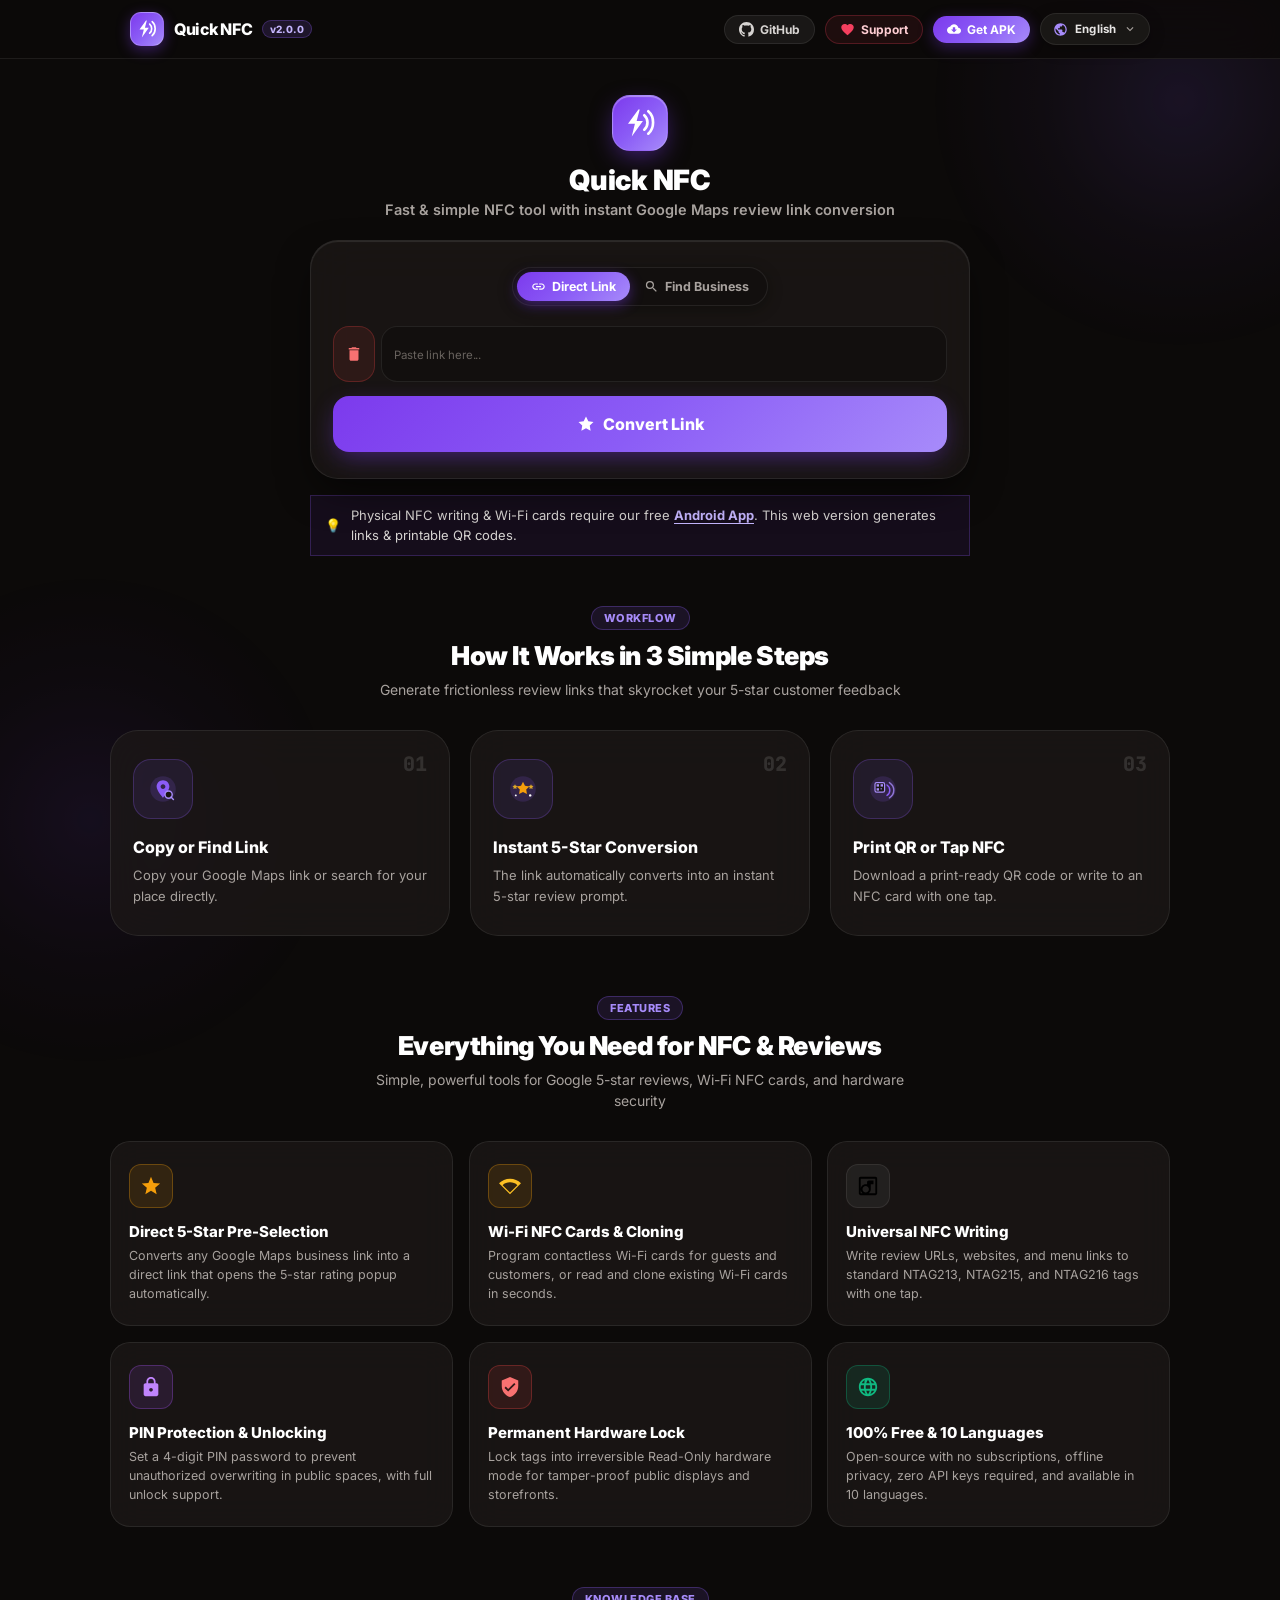
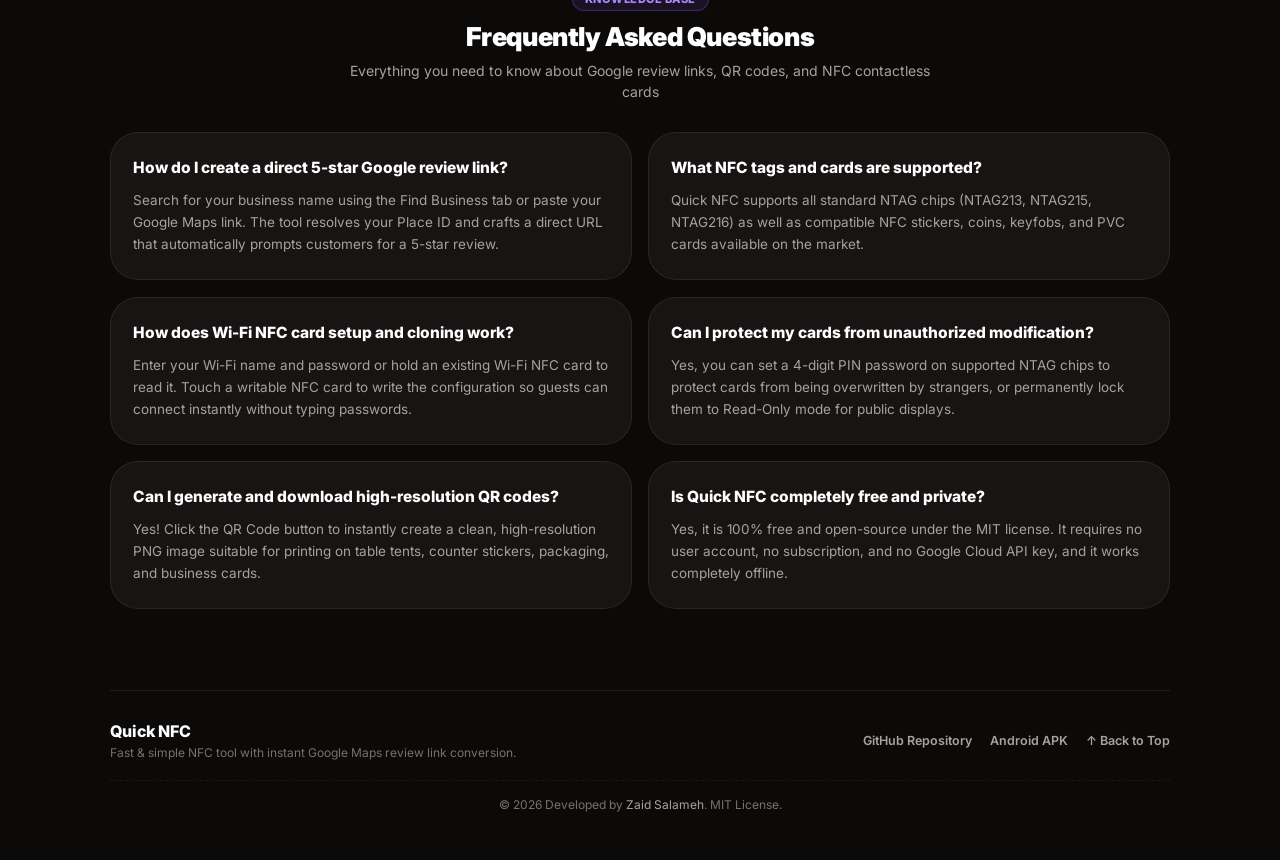
==== commit 0e6e4bd6: "docs(web): add subtle note distinguishing web tools from Android NFC hardware features" ====
--- a/index.html
+++ b/index.html
@@ -18,8 +18,8 @@
     <meta property="og:url" content="https://zaid-a-salameh.github.io/quick-nfc/">
     <meta property="og:type" content="website">
     <meta property="og:site_name" content="Quick NFC">
-    <meta property="og:image" content="https://zaid-a-salameh.github.io/quick-nfc/og-image.png">
-    <meta property="og:image:secure_url" content="https://zaid-a-salameh.github.io/quick-nfc/og-image.png">
+    <meta property="og:image" content="https://zaid-a-salameh.github.io/quick-nfc/assets/icons/og-image.png">
+    <meta property="og:image:secure_url" content="https://zaid-a-salameh.github.io/quick-nfc/assets/icons/og-image.png">
     <meta property="og:image:type" content="image/png">
     <meta property="og:image:width" content="1200">
     <meta property="og:image:height" content="630">
@@ -29,8 +29,8 @@
     <meta name="twitter:card" content="summary_large_image">
     <meta name="twitter:title" content="Quick NFC | Fast NFC & Google Review Tool">
     <meta name="twitter:description" content="Direct Google Maps 5-star review link generator, Wi-Fi NFC card setup, PIN lock security, and high-resolution QR codes.">
-    <meta name="twitter:image" content="https://zaid-a-salameh.github.io/quick-nfc/og-image.png">
-    <meta name="thumbnail" content="https://zaid-a-salameh.github.io/quick-nfc/favicon-192x192.png">
+    <meta name="twitter:image" content="https://zaid-a-salameh.github.io/quick-nfc/assets/icons/og-image.png">
+    <meta name="thumbnail" content="https://zaid-a-salameh.github.io/quick-nfc/assets/icons/favicon-192x192.png">
 
     <!-- Schema.org JSON-LD Structured Data for Google Search -->
     <script type="application/ld+json">
@@ -47,7 +47,7 @@
         "@type": "WebApplication",
         "name": "Quick NFC",
         "url": "https://zaid-a-salameh.github.io/quick-nfc/",
-        "image": "https://zaid-a-salameh.github.io/quick-nfc/og-image.png",
+        "image": "https://zaid-a-salameh.github.io/quick-nfc/assets/icons/og-image.png",
         "description": "Fast & simple NFC tool with instant Google Maps review link conversion, QR codes, and contactless card management.",
         "applicationCategory": "BusinessApplication",
         "operatingSystem": "Web, Android",
@@ -136,12 +136,12 @@
     </script>
 
     <!-- Google Search & Browser Favicons (Vector SVG & Static Multi-Resolution) -->
-    <link rel="icon" type="image/svg+xml" href="favicon.svg?v=2.0.0">
-    <link rel="icon" type="image/x-icon" href="favicon.ico?v=2.0.0">
-    <link rel="icon" type="image/png" sizes="48x48" href="favicon-48x48.png?v=2.0.0">
-    <link rel="icon" type="image/png" sizes="96x96" href="favicon-96x96.png?v=2.0.0">
-    <link rel="icon" type="image/png" sizes="192x192" href="favicon-192x192.png?v=2.0.0">
-    <link rel="apple-touch-icon" sizes="180x180" href="apple-touch-icon.png?v=2.0.0">
+    <link rel="icon" type="image/svg+xml" href="assets/icons/favicon.svg?v=2.0.0">
+    <link rel="icon" type="image/x-icon" href="assets/icons/favicon.ico?v=2.0.0">
+    <link rel="icon" type="image/png" sizes="48x48" href="assets/icons/favicon-48x48.png?v=2.0.0">
+    <link rel="icon" type="image/png" sizes="96x96" href="assets/icons/favicon-96x96.png?v=2.0.0">
+    <link rel="icon" type="image/png" sizes="192x192" href="assets/icons/favicon-192x192.png?v=2.0.0">
+    <link rel="apple-touch-icon" sizes="180x180" href="assets/icons/apple-touch-icon.png?v=2.0.0">
     
     <link rel="preconnect" href="https://fonts.googleapis.com">
     <link rel="preconnect" href="https://fonts.gstatic.com" crossorigin>
@@ -198,7 +198,7 @@
                 </button>
 
                 <!-- Download Android APK -->
-                <a href="QuickNFC.apk" download="QuickNFC.apk" class="nav-link-btn btn-nav-apk" id="navApkBtn">
+                <a href="https://github.com/zaid-a-salameh/quick-nfc/releases/latest/download/QuickNFC.apk" class="nav-link-btn btn-nav-apk" id="navApkBtn">
                     <svg viewBox="0 0 24 24"><path d="M19.35 10.04C18.67 6.59 15.64 4 12 4 9.11 4 6.6 5.64 5.35 8.04 2.34 8.36 0 10.91 0 14c0 3.31 2.69 6 6 6h13c2.76 0 5-2.24 5-5 0-2.64-2.05-4.78-4.65-4.96zM17 13l-5 5-5-5h3V9h4v4h3z"/></svg>
                     <span id="navApkLabel">Get APK</span>
                 </a>
@@ -273,7 +273,7 @@
         
         <!-- Top Bar with APK Download & Language Toggle -->
         <div class="top-bar">
-            <a href="QuickNFC.apk" download="QuickNFC.apk" class="btn-download-apk" id="apkDownloadBtn">
+            <a href="https://github.com/zaid-a-salameh/quick-nfc/releases/latest/download/QuickNFC.apk" class="btn-download-apk" id="apkDownloadBtn">
                 <svg viewBox="0 0 24 24"><path d="M19.35 10.04C18.67 6.59 15.64 4 12 4 9.11 4 6.6 5.64 5.35 8.04 2.34 8.36 0 10.91 0 14c0 3.31 2.69 6 6 6h13c2.76 0 5-2.24 5-5 0-2.64-2.05-4.78-4.65-4.96zM17 13l-5 5-5-5h3V9h4v4h3z"/></svg>
                 <span id="apkDownloadLabel">Get Android App</span>
             </a>
@@ -432,6 +432,12 @@
 
         </div>
 
+        <!-- Web Companion Platform Notice -->
+        <div class="web-platform-hint" id="webPlatformHint">
+            <span class="hint-icon">💡</span>
+            <span id="webPlatformNoticeText">Physical NFC writing &amp; Wi-Fi cards require our free <a href="https://github.com/zaid-a-salameh/quick-nfc/releases/latest/download/QuickNFC.apk">Android App</a>. This web version generates links &amp; printable QR codes.</span>
+        </div>
+
         <!-- Result Card (3 Buttons only) -->
         <div class="glass-card result-section" id="resultCard">
             <div class="result-label">
@@ -668,7 +674,7 @@
                 </div>
                 <div class="footer-nav-links">
                     <a href="https://github.com/zaid-a-salameh/quick-nfc" target="_blank" rel="noopener noreferrer" id="footerGithubLink">GitHub Repository</a>
-                    <a href="QuickNFC.apk" download="QuickNFC.apk" id="footerApkLink">Android APK</a>
+                    <a href="https://github.com/zaid-a-salameh/quick-nfc/releases/latest/download/QuickNFC.apk" id="footerApkLink">Android APK</a>
                     <a href="#appContainer" id="footerBackToTop">↑ Back to Top</a>
                 </div>
             </div>
--- a/src/css/components.css
+++ b/src/css/components.css
@@ -470,6 +470,33 @@
             box-shadow: 0 2px 10px rgba(124, 58, 237, 0.4);
         }
 
+        /* Web Platform Notice */
+        .web-platform-hint {
+            margin-top: 14px;
+            padding: 10px 14px;
+            background: rgba(124, 58, 237, 0.08);
+            border: 1px solid rgba(139, 92, 246, 0.25);
+            border-radius: var(--radius-card);
+            font-size: 13px;
+            line-height: 1.5;
+            color: #d6d3d1;
+            display: flex;
+            align-items: center;
+            gap: 10px;
+        }
+        .web-platform-hint a {
+            color: #c4b5fd;
+            font-weight: 700;
+            text-decoration: underline;
+            text-underline-offset: 3px;
+        }
+        .web-platform-hint a:hover {
+            color: #ffffff;
+        }
+        body.is-native-app .web-platform-hint {
+            display: none !important;
+        }
+
         /* Bottom Docked Rectangular GitHub Button (App Exclusive) */
         .bottom-github-dock {
             display: none !important;
